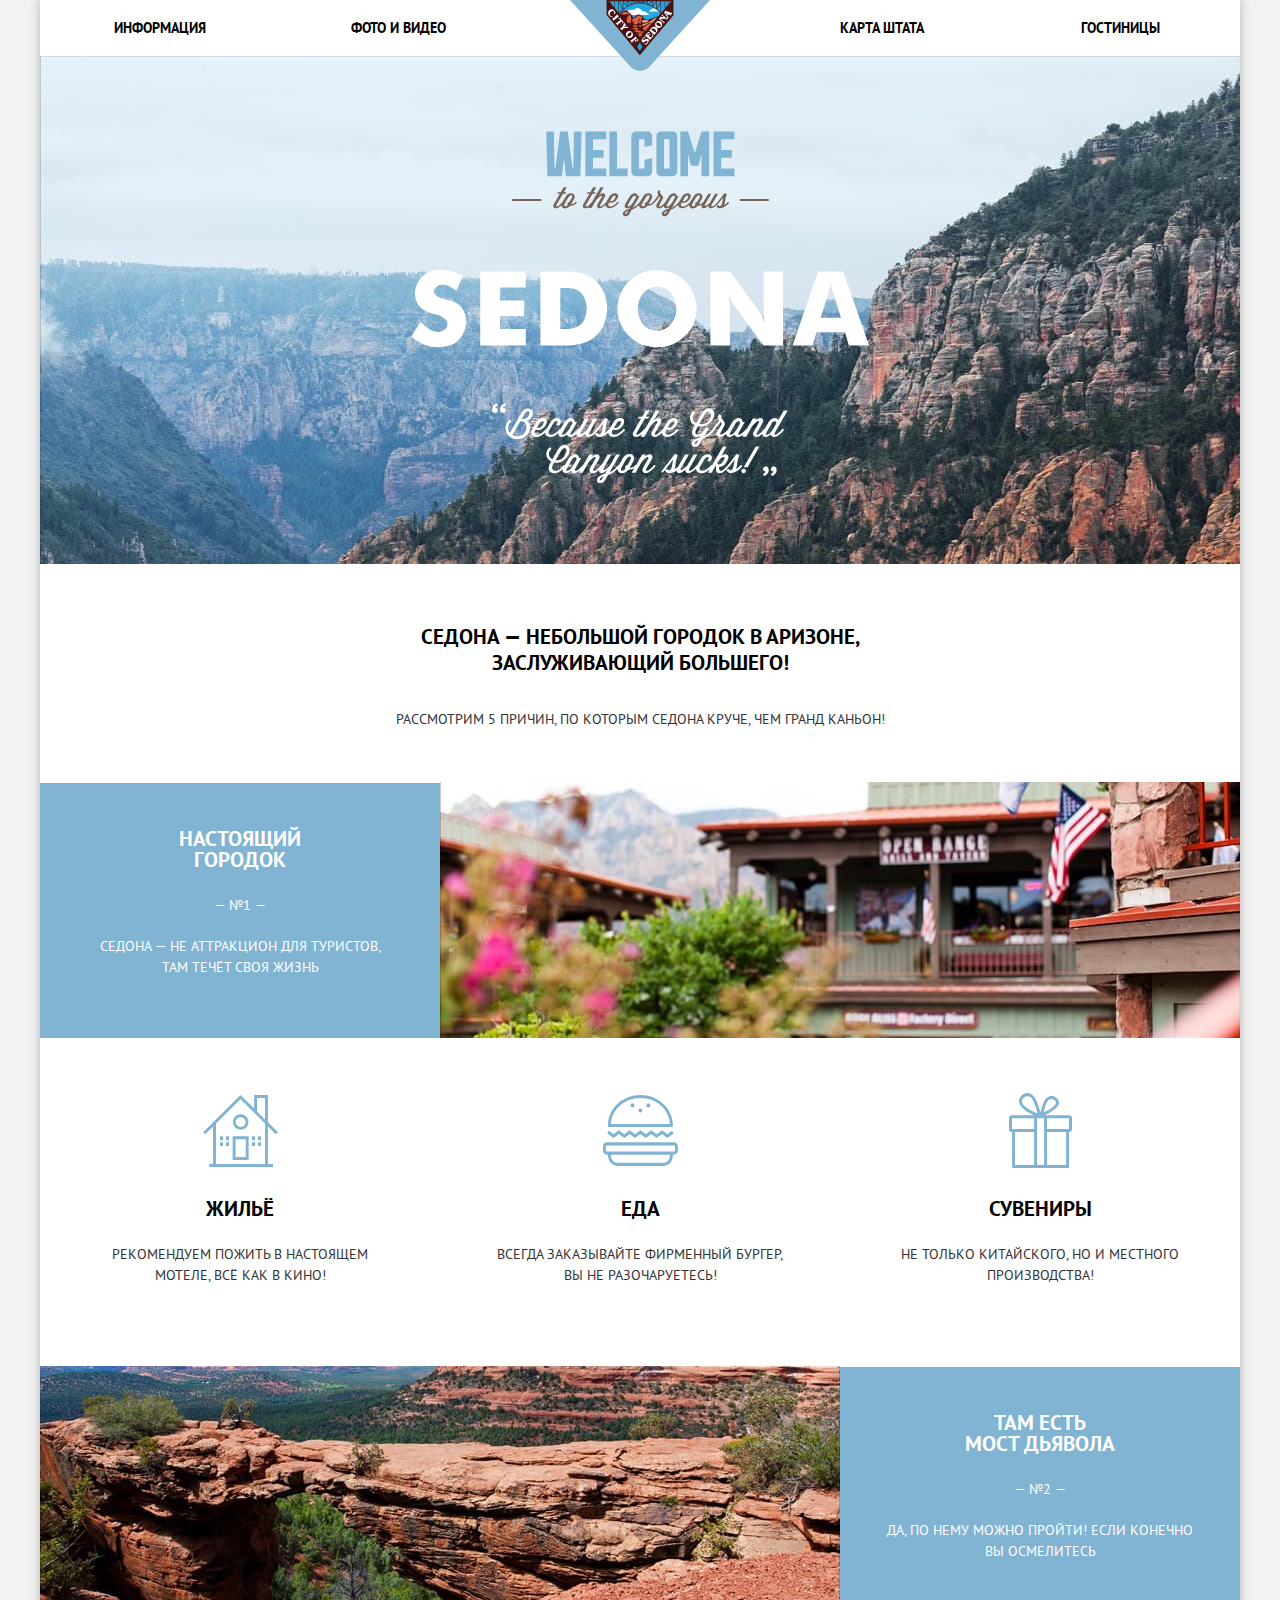
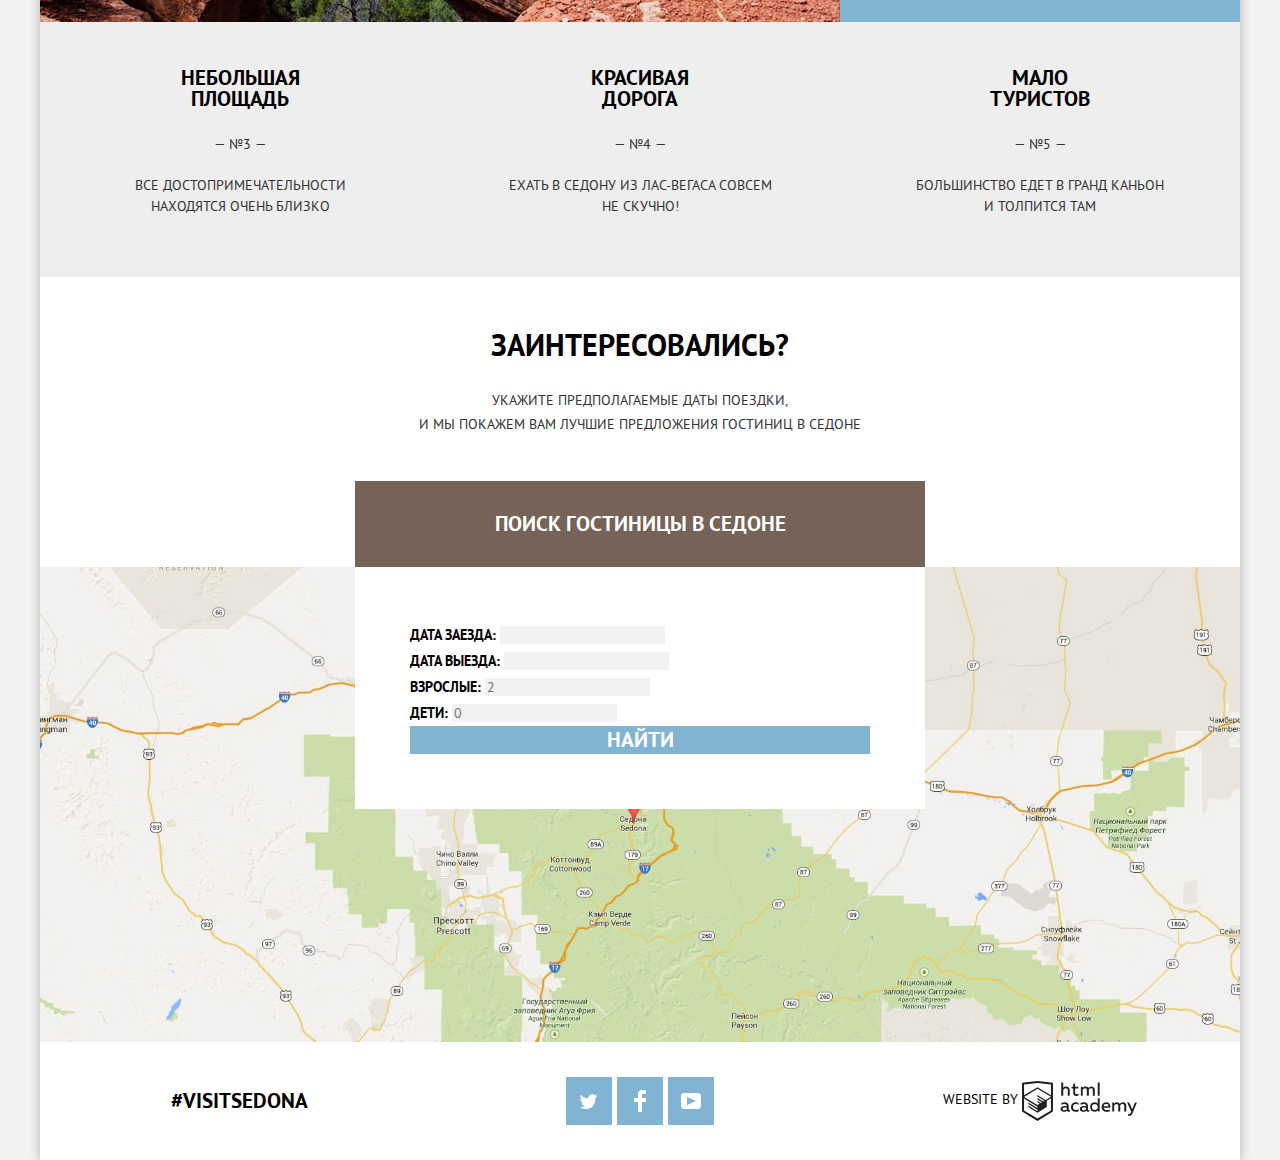
==== index.html @ 5712c043 "commit 21 - объединены селекторы в style.css" ====
<!DOCTYPE html>
<html lang="ru">

<head>
  <meta charset="utf-8">
  <title>Путешествие в Седону</title>
  <link href="https://fonts.googleapis.com/css?family=PT+Sans:400,700&display=swap&subset=cyrillic" rel="stylesheet">
  <link rel="stylesheet" href="css/normalize.css">
  <link rel="stylesheet" href="css/style.css">
</head>

<body>
  <div class="wrapper">
    <header class="main-header container">
      <nav class="main-navigation">
        <a class="main-header__logo" href="index.html">
          <img src="img/logo-sedona.svg" width="140" height="71" alt="Логотип">
        </a>
        <ul class="site-navigation">
          <li class="site-navigation__item"><a href="#">Информация</a></li>
          <li class="site-navigation__item"><a href="#">Фото и видео</a></li>
          <li class="site-navigation__item"><a href="#">Карта штата</a></li>
          <li class="site-navigation__item"><a href="catalog.html">Гостиницы</a></li>
        </ul>
      </nav>

      <div class="main-header__banner">
        <img src="img/intro-welcome.svg" alt="Welcome to the gorgeous SEDONA" width="459" height="353">
    </div>

    </header>

    <main class="main-content container">
      <h1 class="visually-hidden">Сервис организации путешествия в Седону</h1>
      <section class="advantages">
        <h2 class="visually-hidden">Преимущества</h2>

        <div class="advantages-intro">
          <p class="advantages-intro__slogan">Седона — небольшой городок в Аризоне, заслуживающий большего!</p>
          <p class="advantages-intro__consideration">Рассмотрим 5 причин, по которым Седона круче, чем гранд каньон!</p>
        </div>

        <div class="advantages__item">
          <div class="advantages__item-description">
            <h3 class="advantages__title">Настоящий<br>городок</h3>
            <span class="advantages__num">— №1 —</span>
            <p class="advantages__description">Седона — не аттракцион для туристов,<br> там течёт своя жизнь</p>
          </div>
          <img src="img/advantage-1.jpg" alt="Фото реальной жизни городка" width="800" height="256">
        </div>
          <ul class="attraction__list">
            <li>
              <div class="attraction__item">
                <span class="attraction__icon attraction__icon--back1"></span>
                <p class="attraction__title">Жильё</p>
                <p class="attraction__description">Рекомендуем пожить в настоящем<br>мотеле, всё как в кино!</p>
              </div>
            </li>
            <li>
              <div class="attraction__item">
                <span class="attraction__icon attraction__icon--back2"></span>
                <p class="attraction__title">Еда</p>
                <p class="attraction__description">Всегда заказывайте фирменный бургер,<br> вы не разочаруетесь!</p>
              </div>
            </li>
            <li>
              <div class="attraction__item">
                <span class="attraction__icon attraction__icon--back3"></span>
                <p class="attraction__title">Сувениры</p>
                <p class="attraction__description">Не только китайского, но и местного производства!</p>
              </div>
            </li>
          </ul>
          <div class="advantages__item">
            <img src="img/advantage-2.jpg" alt="Фото моста над каньоном" width="800" height="256">
            <div class="advantages__item-description">
              <h3 class="advantages__title">Там есть<br>мост дьявола</h3>
              <span class="advantages__num">— №2 —</span>
              <p class="advantages__description">Да, по нему можно пройти! Если конечно<br> вы осмелитесь</p>
            </div>
          </div>
          <ul class="advantages__list">
            <li>
              <div class="advantages__item-description">
                <h3 class="advantages__title">Небольшая<br>площадь</h3>
                <span class="advantages__num">— №3 —</span>
                <p class="advantages__description">Все достопримечательности<br>находятся очень близко</p>
              </div>
            </li>
            <li>
              <div class="advantages__item-description">
                <h3 class="advantages__title">Красивая<br>дорога</h3>
                <span class="advantages__num">— №4 —</span>
                <p class="advantages__description">Ехать в Седону из Лас-Вегаса совсем<br>не скучно!</p>
              </div>
            </li>
            <li>
              <div class="advantages__item-description">
                <h3 class="advantages__title">Мало<br>туристов</h3>
                <span class="advantages__num">— №5 —</span>
                <p class="advantages__description">Большинство едет в гранд каньон<br>и толпится там</p>
              </div>
            </li>
          </ul>
      </section>

      <section class="hotel-searching">
        <h2 class="visually-hidden">Поиск гостиницы</h2>
        <p class="hotel-searching__title">Заинтересовались?</p>
        <p class="hotel-searching__description">Укажите предполагаемые даты поездки,<br>и мы покажем вам лучшие предложения гостиниц в Cедоне
        </p>
          <button class="button button-open-form" type="button">Поиск гостиницы в седоне</button>
      </section>

      <section class="map">
        <div class="modal modal-searching">
          <h4 class="visually-hidden">Форма поиска гостиницы</h4>
          <form class="search-form" action="#" method="get">
            <fieldset>
              <legend class="visually-hidden">Выберете даты пребывания</legend>
              <ul class="search-form__list">
                <li>
                  <label for="arrival-date">Дата заезда:</label>
                  <input id="arrival-date" name="arrival-date" type="text">
                      </li>
                <li>
                  <label for="departure-date">Дата выезда:</label>
                  <input id="departure-date" name="departure-date" type="text">
                      </li>
              </ul>
            </fieldset>

            <fieldset>
              <legend class="visually-hidden">Состав группы</legend>
              <ul class="search-form__list">
                <li>
                  <label for="adults">Взрослые:</label>
                  <input id="adults" name="adults"  type="number" min="1" placeholder="2">
                      </li>
                <li>
                  <label for="kids">Дети:</label>
                  <input id="kids" name="kids"  type="number" min="0" placeholder="0">
                      </li>
              </ul>
            </fieldset>

            <button class="button button-search-form" type="submit">Найти</button>
          </form>

        </div>

        <h2  class="visually-hidden">Как до нас добраться - карта</h2>
        <!-- Карта -->
      </section>
    </main>

    <footer class="main-footer container">
      <a class="main-footer__link" href="#">#VISITSEDONA</a>

      <ul class="main-footer__social social">
        <li class="social__item">
          <a class="social__button" href="#" target="_blank">
            <span class="visually-hidden">Twitter</span>
          </a>
        </li>

        <li class="social__item">
          <a class="social__button" href="#" target="_blank">
            <span class="visually-hidden">Facebook</span>
          </a>
        </li>

        <li class="social__item">
          <a class="social__button" href="#" target="_blank">
            <span class="visually-hidden">YouTube</span>
          </a>
        </li>
      </ul>

      <p class="main-footer__copyright">Website by
        <a href="https://htmlacademy.ru/intensive/htmlcss">
        <img src="img/logo-htmlacademy.svg" width="115" height="41" alt="HTML Academy">
      </a>
      </p>
    </footer>
  </div>

  <!-- <section class="modal modal-searching">
    <h4 class="visually-hidden">Форма поиска гостиницы</h4>
    <form class="search-form" action="#" method="get">
      <fieldset>
        <legend class="visually-hidden">Выберете даты пребывания</legend>
        <ul class="search-form__list">
          <li>
            <label for="arrival-date">Дата заезда:</label>
            <input id="arrival-date" name="arrival-date" type="text">
          </li>
          <li>
            <label for="departure-date">Дата выезда:</label>
            <input id="departure-date" name="departure-date" type="text">
          </li>
        </ul>
      </fieldset>

      <fieldset>
        <legend class="visually-hidden">Состав группы</legend>
        <ul>
          <li>
            <label for="adults">Взрослые:</label>
            <input id="adults" name="adults"  type="number" min="1" placeholder="2">
          </li>
          <li>
            <label for="kids">Дети:</label>
            <input id="kids" name="kids"  type="number" min="0" placeholder="0">
          </li>
        </ul>
      </fieldset>
      <button class="button button-search-form" type="submit">Найти</button>
    </form>

  </section> -->

</body>

</html>
---- css/style.css ----
/* pt-sans-regular - latin_cyrillic */
@font-face {
  font-family: "PT Sans";
  font-style: normal;
  font-weight: 400;
  src: local("PT Sans"),
    local("PTSans-Regular"),
    url("../fonts/ptsans.woff2") format("woff2"),
    /* Chrome 26+, Opera 23+, Firefox 39+ */
    url("../fonts/ptsans.woff") format("woff");
  /* Chrome 6+, Firefox 3.6+, IE 9+, Safari 5.1+ */
}

/* pt-sans-700 - latin_cyrillic */
@font-face {
  font-family: "PT Sans";
  font-style: normal;
  font-weight: 700;
  src: local("PT Sans Bold"),
    local("PTSans-Bold"),
    url("../fonts/ptsansbold.woff2") format("woff2"),
    /* Chrome 26+, Opera 23+, Firefox 39+ */
    url("../fonts/ptsansbold.woff") format("woff");
  /* Chrome 6+, Firefox 3.6+, IE 9+, Safari 5.1+ */
}

html {
  box-sizing: border-box;
}

.visually-hidden {
  position: absolute;
  white-space: nowrap;
  width: 1px;
  height: 1px;
  overflow: hidden;
  border: 0;
  padding: 0;
  clip: rect(0, 0, 0, 0);
  clip-path: inset(50%);
  margin: -1px;
}

*,
*::before,
*::after {
  box-sizing: inherit;
}

body {
  margin: 0;
  padding: 0;
  overflow: auto;

  font-family: "PT Sans", "Arial", sans-serif;
  font-weight: 400;
  color: #000000;
  text-transform: uppercase;

  background: #f2f2f2;
}

img {
  max-width: 100%;
  height: auto;
}

a {
  text-decoration: none;
}

.button {
  font-size: 21px;
  line-height: 26px;
  font-weight: 700;
  color: #ffffff;
  text-transform: uppercase;

  border: none;
  /* vertical-align: middle; */
}

.button-open-form {
  width: 100%;
  margin: 0;
  padding: 0;
  padding-top: 30px;
  padding-bottom: 30px;

  background-color: #766357;
}

.button-open-form:hover,
.button-open-form:focus {
  background-color: #604e43;
  cursor: pointer;
}

.button-open-form:active {
  background-color: #503e33;
  color: rgba(255, 255, 255, 0.3);
}

.button-search-form {
  background-color: #81b3d2;
}

.button-search-form:hover,
.button-search-form:focus {
  background-color: #669ec0;
  cursor: pointer;
}

.button-search-form:active {
  background-color: #5496bd;
  color: rgba(255, 255, 255, 0.3);
}

.button-hotel-selection-form {
  font-size: 14px;
  line-height: 21px;
  font-weight: 400;

  background-color: transparent;
  border: 2px solid #ffffff;
}

.button-hotel-selection-form:hover,
.button-hotel-selection-form:focus {
  color: #000000;
  background-color: #ffffff;
  cursor: pointer;
}

.button-hotel-selection-form:active {
  background-color: rgba(255, 255, 255, 0.3);
  color: rgba(0, 0, 0, 0.3);
}

.site-navigation a {
  font-weight: 700;
  color: #000000;
}

.site-navigation a:hover,
.site-navigation a:focus {
  color: #81b3d2;
}

.site-navigation a:active {
  color: rgba(0, 0, 0, 0.3);
}

.site-navigation .navigation-current a {
  color: #766357;
}

.main-header__banner img {
  width: 459px;
  height: 353px;
}

.advantages__item img {
  width: 800px;
  height: 256px;
}

.advantages__description,
.advantages__num {
  font-size: 14px;
  font-weight: 400;
  color: inherit;
}

.advantages__list {
  display: flex;
  margin: 0;
  padding: 0;

  list-style: none;

  background-color: #eeeeee;
}

.advantages__list .advantages__num,
.advantages__list .advantages__description {
  color: #333333;
}

.attraction__icon {
  display: inline-block;
  margin-bottom: 25px;
  width: 75px;
  height: 75px;
  background-position: center;
  background-repeat: no-repeat;
  background-size: contain;
}

.attraction__icon--back1 {
  background-image: url("../img/icon-1.svg");
}

.attraction__icon--back2 {
  background-image: url("../img/icon-2.svg");
}

.attraction__icon--back3 {
  background-image: url("../img/icon-3.svg");
}

.attraction__title {
  margin: 0;
  margin-bottom: 25px;
  padding: 0;

  font-weight: 700;
  font-size: 21px;
  color: #000000;
}

.attraction__description {
  margin: 0;
  margin-bottom: 80px;
  padding: 0;

  font-size: 14px;
  /* font-size: 21px; */
  font-weight: 400;
  color: #333333;
}

.hotel-searching {
  padding-top: 50px;
  padding-right: 315px;
  padding-left: 315px;

  text-align: center;
  background-color: #ffffff;
}

.hotel-searching__title {
  margin: 0;
  margin-bottom: 25px;
  padding: 0;

  font-size: 30px;
  line-height: 36px;
  font-weight: 700;
}

.hotel-searching__description {
  margin: 0;
  margin-bottom: 45px;
  padding: 0;

  font-size: 14px;
  line-height: 24px;
  font-weight: 400;
  color: #333333;
}

.map {
  position: relative;

  background-image: url("../img/map.jpg");
  background-size: cover;
  background-repeat: no-repeat;
  background-position: center;

  /* tmp  */
  width: 100%;
  /* height: 590px; */
  height: 475px;
}

.main-footer {
  display: flex;
  flex-direction: row;
  align-items: center;
  margin: 0;
  padding: 0;
  padding-top: 35px;
  padding-bottom: 35px;

  text-align: center;
  background-color: rgba(255, 255, 255, 0.5);
}

.social {
  margin: 0;
  padding: 0;

  list-style: none;
}

.main-footer__link {
  font-size: 21px;
  font-weight: 700;
  line-height: 26px;

  color: #000000;
}

.main-footer__link:hover,
.main-footer__link:focus {
  text-decoration: underline;
}

.main-footer__link:visited {
  text-decoration: none;
}

.main-footer__copyright {
  margin: 0;
  padding: 0;

  font-size: 14px;
  line-height: 26px;
  font-weight: 400;
}

.main-footer__copyright img {
  width: 115;
  height: 41;

  vertical-align: middle;
}


.search-form {
  display: flex;
  flex-direction: column;
  align-items: stretch;
  width: 100%;

  font-size: 14px;
  line-height: 26px;
  font-weight: 700;

  background-color: #ffffff;
}

.search-form fieldset {
  margin: 0;
  padding: 0;

  border: none;
}

.search-form__list {
  margin: 0;
  padding: 0;

  list-style: none;
}

.search-form input {
  background-color: #f2f2f2;
  border: none;
}

.search-form input:hover,
.search-form input:focus {
  background-color: #ebebeb;
}

.search-form input:focus {
  background-color: #ffffff;
  outline-color: #e5e5e5;
}

.section-filter {
  background-color: #3d729c;
  background-image: url("../img/section-filter_bg.jpg");
  background-position: center;
  background-repeat: no-repeat;
  background-size: cover;
}

.section-filter fieldset {
  border: none;
}

.section-filter ul {
  margin: 0;
  padding: 0;
  list-style: none;
}

.section-filter legend {
  font-size: 16px;
  line-height: 21px;
  font-weight: 700;
  color: #ffffff;
}

.section-filter label {
  font-size: 14px;
  line-height: 21px;
  font-weight: 400;
  color: #ffffff;
}

.section-filter input {
  background-color: transparent;
  border: 2px solid #ffffff;
}

.hotel-sorting-form fieldset {
  border: none;
}

.sorting-block__head {
  display: flex;
  align-items: center;
}

.sorting-block__title {
  /* Text: ???????: 3 */
  font-size: 21px;
  line-height: 26px;
  font-weight: 700;
  /* color: #000000; */
}

.sorting-block__subtitle {
  /* Text: ??????????: */
  font-size: 12px;
  line-height: 18px;
  font-weight: 400;
  /* color: #000000; */
}

.sorting-block__list {
  display: flex;
  /* justify-content: space-between; */
  align-items: center;
  flex-grow: 1;
  margin: 0;
  padding: 0;

  list-style: none;
}

.sorting-block__item {
  /* Text: ?? ???? ?? ???? ?? ???????? */
  font-size: 12px;
  line-height: 18px;
  font-weight: 400;
  color: rgba(0, 0, 0, 0.3);
  border-bottom: 1px dotted #81b3d2;
}

.sorting-block__item:hover {
  /* Text: ?? ???? ?? ???? ?? ???????? */
  /* text-decoration: underline; */
  border-bottom: 1px dotted #81b3d2;
  color: #81b3d2;
}

.sorting-block__item:active {
  /* Text: ?? ???? ?? ???? ?? ???????? */
  /* text-decoration: underline; */
  border-bottom: none;
  color: #000000;
}

.sorting-block__item--active,
.sorting-block__item--active:hover,
.sorting-block__item--active:active {
  border-bottom: none;
  color: #81b3d2;
}

.result-list {
  margin: 0;
  padding: 0;

  list-style: none;
}

.result-list__item {
  display: flex;
  /* align-items: center; */
  padding-top: 30px;
  padding-bottom: 30px;

  /* border: 1px solid #e5e5e5; */
  outline: 2px solid #e5e5e5;
}

.result-list__item img {
  width: 135px;
  height: 90px;
}

/* .shelter-description {} */

.shelter-description__title {
  font-size: 21px;
  line-height: 26px;
  font-weight: 700;
}

.shelter-description__type,
.shelter-description__price {
  font-size: 14px;
  line-height: 21px;
  font-weight: 400;
  color: #333333;
}


.action-button__details,
.action-button__book {
  font-size: 14px;
  line-height: 21px;
  font-weight: 700;

  color: #ffffff;
}

.action-button__details {
  background-color: #81b3d2;
}

.action-button__book {
  background-color: #766357;
}

.action-button__details:hover,
.action-button__details:focus {
  background-color: #669ec0;
}


.action-button__details:active {
  background-color: #5496bd;
  color: rgba(255, 255, 255, 0.3);
}

.action-button__book:hover,
.action-button__book:focus {
  background-color: #604e43;
}

.action-button__book:active {
  background-color: #503e33;
  color: rgba(255, 255, 255, 0.3);
}

.shelter-rating__stars {
  /* width: 18px;
  height: 18px; */
  color: #81b3d2;
}

.shelter-rating__text {
  font-size: 14px;
  line-height: 21px;
  font-weight: 400;

  color: #666666;
  background-color: #f2f2f2;
}

/* flex box grid */
/* SEDONA layout width  � 1200px */

.wrapper {
  margin: 0 auto;
  max-width: 1200px;

  background-color: #ffffff;
  box-shadow: 0 0 10px #b3b1b1;
}

.main-navigation {
  position: relative;

  font-size: 14px;
  line-height: 26px;
  font-weight: 700;

  background: #ffffff;
}

.main-header__logo {
  position: absolute;
  top: 0;
  left: 0;
  right: 0;
  margin: auto;
  width: 140px;
  height: 71px;
}

.main-header__logo img {
  width: 140px;
  height: 71px;
}

.site-navigation {
  display: flex;
  flex-direction: row;
  justify-content: space-between;
  margin: 0;
  padding: 0;
  /* width: 100%; */

  list-style: none;
}


.site-navigation__item {
  display: flex;
  justify-content: center;
  align-items: center;
  width: 239px;
  height: 56px;
}

.site-navigation__item:nth-child(2) {
  margin-right: auto;
}

.main-header__banner {
  display: flex;
  justify-content: center;
  padding-top: 75px;
  padding-bottom: 80px;
  width: 1200px;

  background: #81b3d2;
  background-image: url("../img/sedona-banner_bg.jpg");
  background-position: center top;
  background-repeat: no-repeat;
  background-size: cover;
}

.advantages {
  display: flex;
  flex-direction: column;
  align-items: center;
}

.advantages-intro {
  width: 500px;
  padding-top: 60px;

  line-height: 26px;
  text-align: center;
}

.advantages-intro__slogan {
  margin: 0;
  margin-bottom: 30px;
  padding: 0;

  font-size: 21px;
  font-weight: 700;
}

.advantages-intro__consideration {
  margin: 0;
  margin-bottom: 50px;
  padding: 0;

  font-size: 14px;
  font-weight: 400;
  color: #333333;
}

.advantages__item {
  width: 100%;
  /* width: auto; */
  display: flex;
  justify-content: space-between;
  align-items: center;

  color: #ffffff;
}

.advantages__item-description {
  margin: 0;
  padding: 0;
  padding-top: 45px;
  padding-left: 45px;
  padding-right: 45px;
  flex-grow: 1;
  /* width: 100%; */

  text-align: center;
  line-height: 21px;
  background-color: #81b3d2;
}

.advantages__title {
  margin: 0;
  margin-bottom: 25px;
  padding: 0;

  font-size: 21px;
  font-weight: 700;
  color: inherit;
}


.advantages__num {
  display: block;
  margin: 0;
  margin-bottom: 20px;
  padding: 0;
}

.advantages__description {
  margin: 0;
  margin-bottom: 60px;
  padding: 0;
  /* width: 300px; */
}

.attraction__list {
  display: flex;
  /* justify-content: space-between; */
  /* justify-content: space-around; */
  align-items: flex-start;
  /* width: 100%; */
  margin: 0;
  padding: 0;

  list-style: none;

  background-color: #ffffff;
}

.attraction__item {
  margin: 0;
  padding: 0;
  padding-top: 55px;
  padding-left: 45px;
  padding-right: 45px;
  width: 400px;

  line-height: 21px;
  text-align: center;
}

.advantages__list .advantages__item-description {
  width: 400px;
  background-color: inherit;
}

.main-footer__social {
  display: flex;
  justify-content: center;
}

.main-footer__link,
.main-footer__social,
.main-footer__copyright {
  /* margin-left: auto; */
  width: 33.3333%;
}

.social__button {
  display: block;
  width: 46px;
  height: 48px;
  background-position: center;
  background-repeat: no-repeat;
  background-color: #81b3d2;
}

/* .social__button */


.social__item:nth-of-type(1) .social__button {
  background-image: url("../img/twitter.svg");
}

.social__item:nth-of-type(2) .social__button {
  background-image: url("../img/facebook.svg");
}

.social__item:nth-of-type(3) .social__button {
  background-image: url("../img/youtube.svg");
}

.social__item:not(:first-of-type) {
  margin-left: 5px;
}

.social__button:hover,
.social__button:focus {
  background-color: #669ec0;
}

.social__button:active {
  background-color: #5496bd;
  /* tmp */
  filter: opacity(50%);
}

.main-footer__copyright:hover img,
.main-footer__copyright:focus img {
  background-color: #81b3d2;
}

.main-footer__copyright :active img {
  background-color: #bdbbbc;
}

.modal-searching {
  position: absolute;
  top: 0;
  left: 0;
  right: 0;
  margin: auto;

  padding-top: 55px;
  padding-bottom: 55px;
  padding-left: 55px;
  padding-right: 55px;

  width: 570px;

  background-color: #ffffff;
}

/* catalog */
.hotel-selection-form {
  display: flex;
  padding-top: 20px;
  padding-bottom: 20px;

  /* tmp */
  height: 220px;
}

.selection-form__item {
  margin: 0;
  padding: 0;
}

.selection-form__item--margin-left {
  margin-left: auto;
}

.sorting-block {
  display: flex;
  /* justify-content: space-between; */
  padding-top: 25px;
  padding-bottom: 30px;
}

.sorting-block__title,
.sorting-block__subtitle {
  margin: 0;
  padding: 0;
}

.sorting-block__list li:nth-last-of-type(2) {
  margin-left: auto;
  /* background-color: #3d9c68; */
}

.result-list p,
.result-list h3,
.result-list span {
  margin: 0;
  padding: 0;
}

.shelter-rating {
  margin-left: auto;
  display: flex;
  justify-content: space-between;
  flex-direction: column;
}
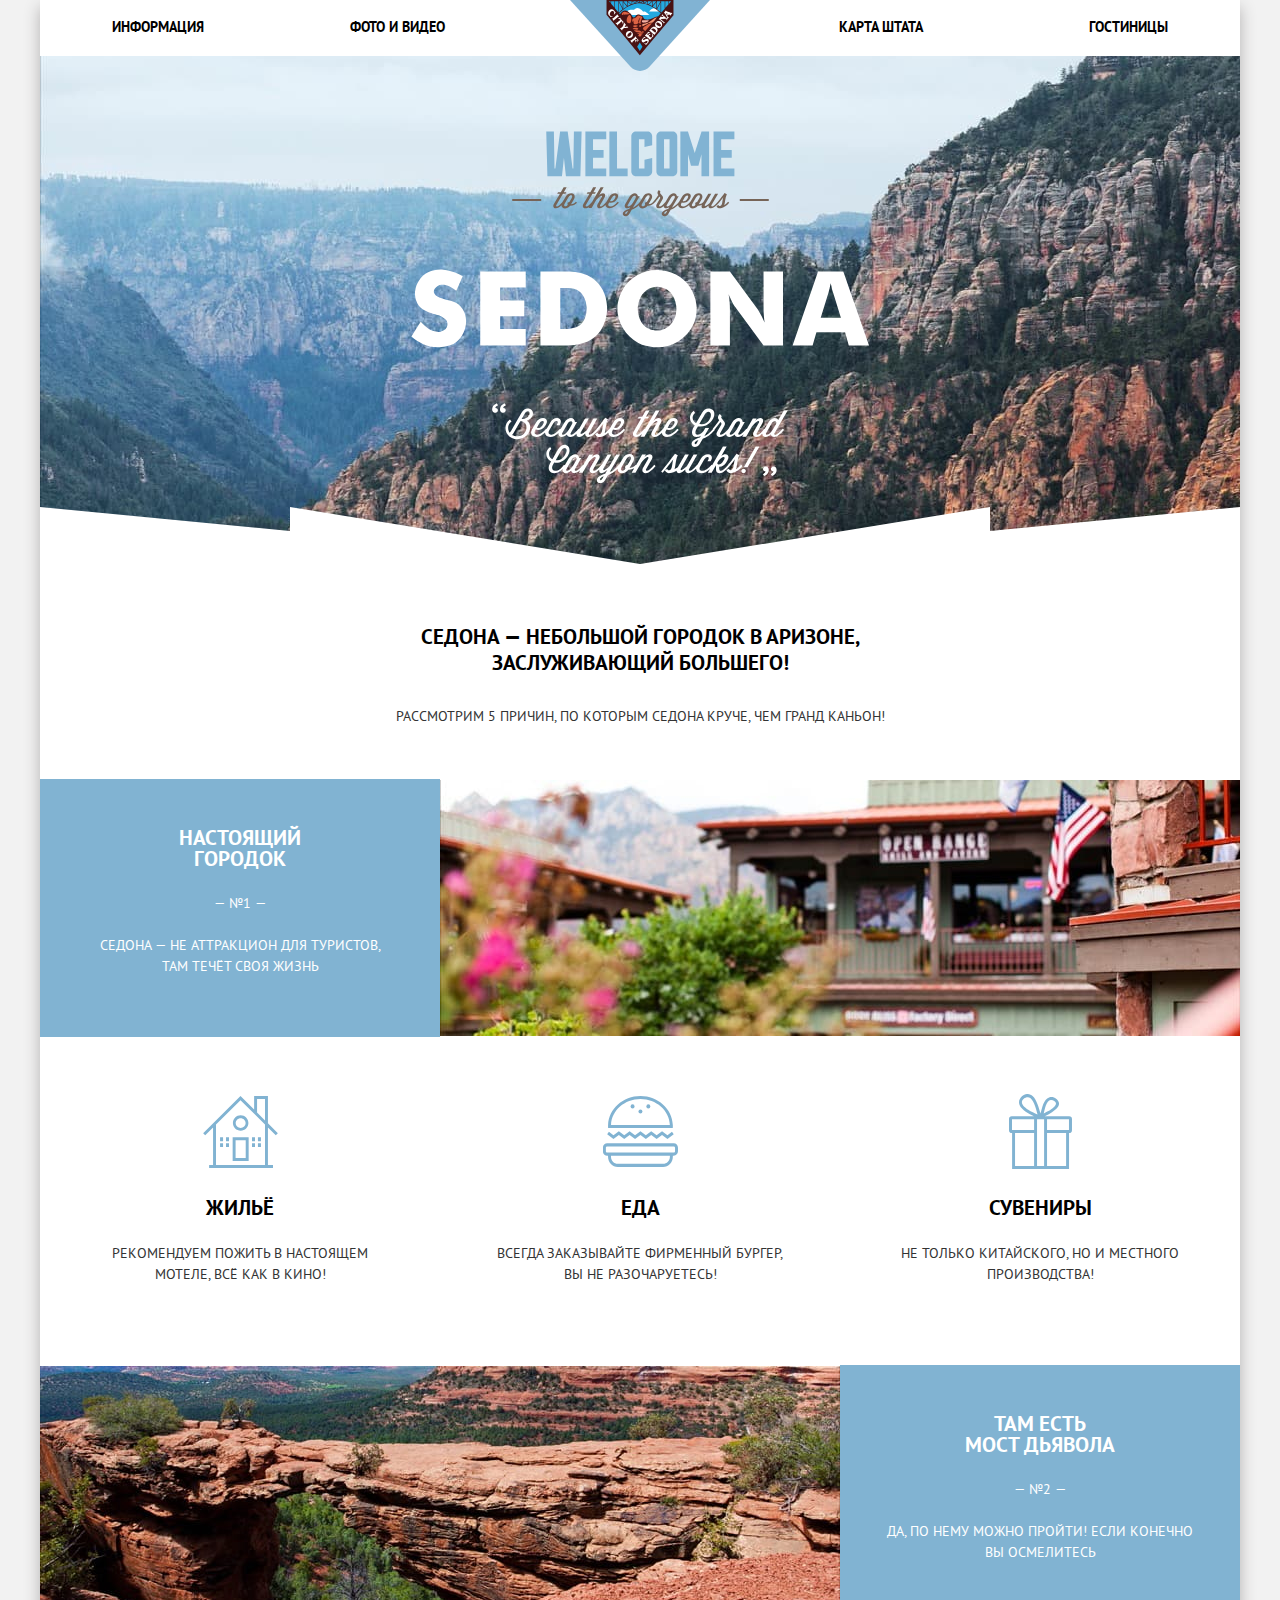
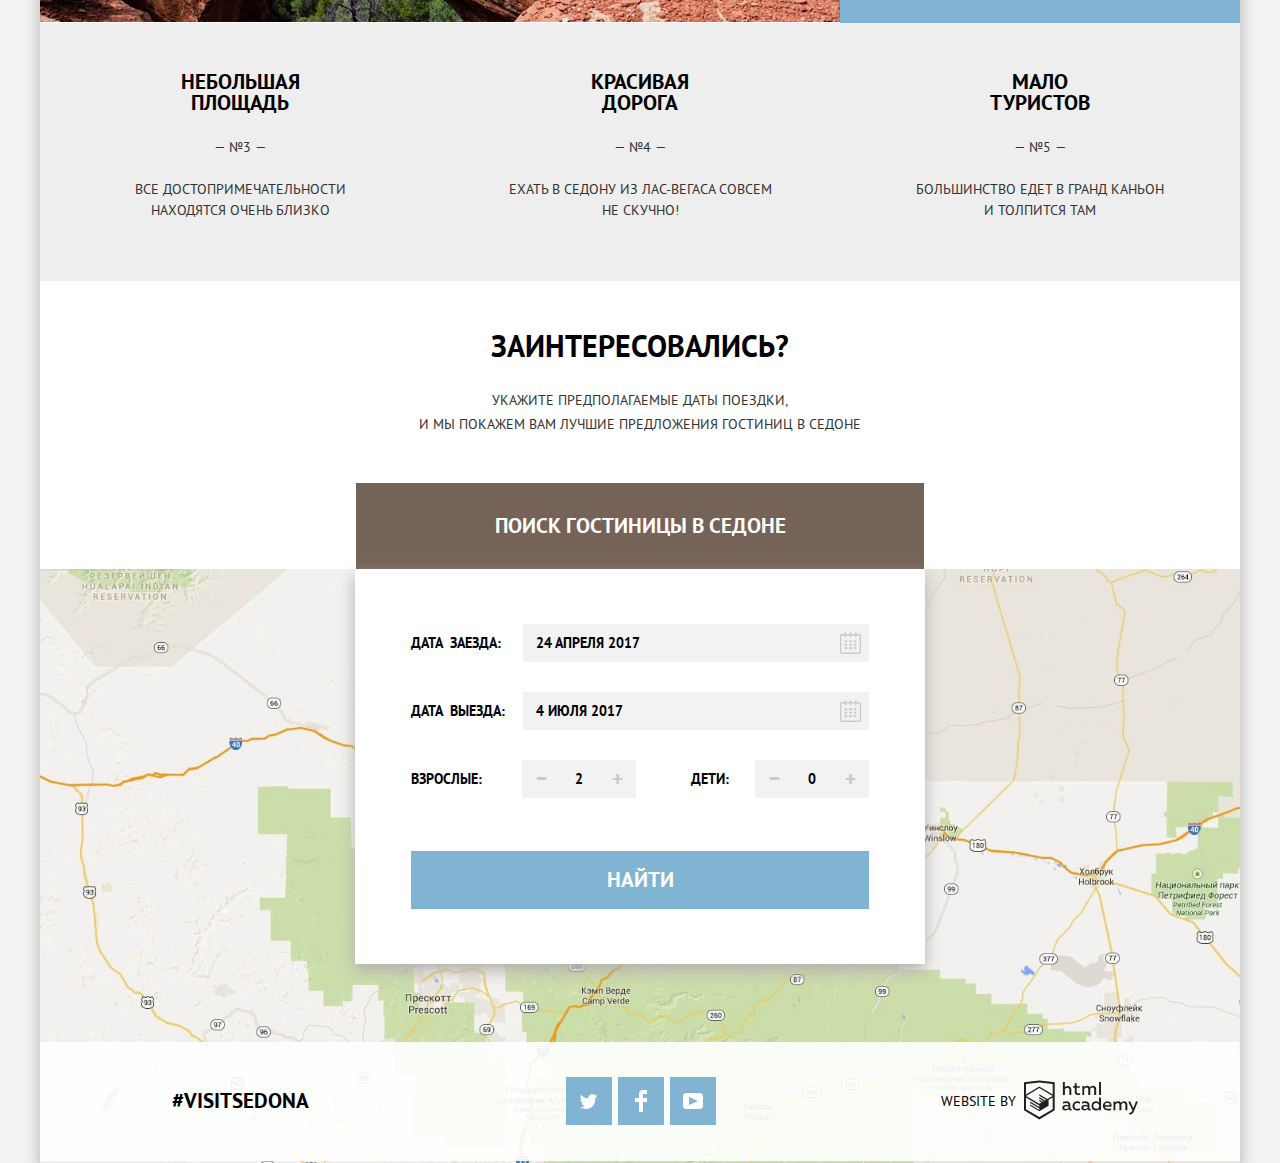
==== commit f4521207: "commit 22 завершена верстка index и catalog для google chrome (без префиксов)" ====
--- a/index.html
+++ b/index.html
@@ -16,17 +16,28 @@
         <a class="main-header__logo" href="index.html">
           <img src="img/logo-sedona.svg" width="140" height="71" alt="Логотип">
         </a>
-        <ul class="site-navigation">
-          <li class="site-navigation__item"><a href="#">Информация</a></li>
-          <li class="site-navigation__item"><a href="#">Фото и видео</a></li>
-          <li class="site-navigation__item"><a href="#">Карта штата</a></li>
-          <li class="site-navigation__item"><a href="catalog.html">Гостиницы</a></li>
-        </ul>
+        <div class="site-navigation">
+          <ul class="navigation navigation--left">
+            <li class="navigation__item">
+              <a href="#">Информация</a>
+            </li>
+            <li class="navigation__item">
+              <a href="#">Фото&nbsp;и&nbsp;видео</a>
+            </li>
+          </ul>
+          <ul class="navigation navigation--right">
+            <li class="navigation__item ">
+              <a href="#">Карта&nbsp;штата</a>
+            </li>
+            <li class="navigation__item ">
+              <a href="catalog.html">Гостиницы</a>
+            </li>
+          </ul>
+        </div>
       </nav>
-
       <div class="main-header__banner">
         <img src="img/intro-welcome.svg" alt="Welcome to the gorgeous SEDONA" width="459" height="353">
-    </div>
+      </div>
 
     </header>
 
@@ -34,9 +45,9 @@
       <h1 class="visually-hidden">Сервис организации путешествия в Седону</h1>
       <section class="advantages">
         <h2 class="visually-hidden">Преимущества</h2>
-
         <div class="advantages-intro">
-          <p class="advantages-intro__slogan">Седона — небольшой городок в Аризоне, заслуживающий большего!</p>
+          <p class="advantages-intro__slogan">
+            Седона&nbsp;—&nbsp;небольшой городок в Аризоне, заслуживающий большего!</p>
           <p class="advantages-intro__consideration">Рассмотрим 5 причин, по которым Седона круче, чем гранд каньон!</p>
         </div>
 
@@ -44,10 +55,11 @@
           <div class="advantages__item-description">
             <h3 class="advantages__title">Настоящий<br>городок</h3>
             <span class="advantages__num">— №1 —</span>
-            <p class="advantages__description">Седона — не аттракцион для туристов,<br> там течёт своя жизнь</p>
+            <p class="advantages__text">Седона — не аттракцион для туристов,<br> там течёт своя жизнь</p>
           </div>
           <img src="img/advantage-1.jpg" alt="Фото реальной жизни городка" width="800" height="256">
         </div>
+
           <ul class="attraction__list">
             <li>
               <div class="attraction__item">
@@ -63,6 +75,7 @@
                 <p class="attraction__description">Всегда заказывайте фирменный бургер,<br> вы не разочаруетесь!</p>
               </div>
             </li>
+
             <li>
               <div class="attraction__item">
                 <span class="attraction__icon attraction__icon--back3"></span>
@@ -76,7 +89,7 @@
             <div class="advantages__item-description">
               <h3 class="advantages__title">Там есть<br>мост дьявола</h3>
               <span class="advantages__num">— №2 —</span>
-              <p class="advantages__description">Да, по нему можно пройти! Если конечно<br> вы осмелитесь</p>
+              <p class="advantages__text">Да, по нему можно пройти! Если конечно<br> вы осмелитесь</p>
             </div>
           </div>
           <ul class="advantages__list">
@@ -84,21 +97,21 @@
               <div class="advantages__item-description">
                 <h3 class="advantages__title">Небольшая<br>площадь</h3>
                 <span class="advantages__num">— №3 —</span>
-                <p class="advantages__description">Все достопримечательности<br>находятся очень близко</p>
+                <p class="advantages__text">Все достопримечательности<br>находятся очень близко</p>
               </div>
             </li>
             <li>
               <div class="advantages__item-description">
                 <h3 class="advantages__title">Красивая<br>дорога</h3>
                 <span class="advantages__num">— №4 —</span>
-                <p class="advantages__description">Ехать в Седону из Лас-Вегаса совсем<br>не скучно!</p>
+                <p class="advantages__text">Ехать в Седону из Лас-Вегаса совсем<br>не скучно!</p>
               </div>
             </li>
             <li>
               <div class="advantages__item-description">
                 <h3 class="advantages__title">Мало<br>туристов</h3>
                 <span class="advantages__num">— №5 —</span>
-                <p class="advantages__description">Большинство едет в гранд каньон<br>и толпится там</p>
+                <p class="advantages__text">Большинство едет в гранд каньон<br>и толпится там</p>
               </div>
             </li>
           </ul>
@@ -109,44 +122,63 @@
         <p class="hotel-searching__title">Заинтересовались?</p>
         <p class="hotel-searching__description">Укажите предполагаемые даты поездки,<br>и мы покажем вам лучшие предложения гостиниц в Cедоне
         </p>
-          <button class="button button-open-form" type="button">Поиск гостиницы в седоне</button>
+          <button class="button hotel-searching__button" type="button">Поиск гостиницы в седоне</button>
       </section>
 
       <section class="map">
         <div class="modal modal-searching">
           <h4 class="visually-hidden">Форма поиска гостиницы</h4>
           <form class="search-form" action="#" method="get">
-            <fieldset>
+            <fieldset class="search-form__date date-set">
               <legend class="visually-hidden">Выберете даты пребывания</legend>
-              <ul class="search-form__list">
-                <li>
-                  <label for="arrival-date">Дата заезда:</label>
-                  <input id="arrival-date" name="arrival-date" type="text">
-                      </li>
-                <li>
-                  <label for="departure-date">Дата выезда:</label>
-                  <input id="departure-date" name="departure-date" type="text">
-                      </li>
+              <ul class="date-set__list">
+                <li class="date-set__item">
+                  <label class="date-set__label" for="arrival-date">
+                    Дата&nbsp;&nbsp;заезда:</label>
+                  <input class="date-set__input" id="arrival-date" name="arrival-date" type="text" value="24 апреля 2017">
+                  <button class="button date-set__button" type="button">
+                      <svg xmlns="http://www.w3.org/2000/svg" width="21" height="22" viewbox="0 0 21 22">
+                        <path d="M19.251 2.025h-2.845V.648c0-.381-.294-.689-.656-.689-.363 0-.656.308-.656.689v1.377h-3.938V.648c0-.381-.294-.689-.655-.689-.363 0-.657.308-.657.689v1.377H5.906V.648c0-.381-.294-.689-.656-.689-.363 0-.657.308-.657.689v1.377H1.75C.784 2.025 0 2.847 0 3.862v16.302C0 21.179.784 22 1.75 22h17.501c.966 0 1.749-.821 1.749-1.836V3.862c0-1.015-.783-1.837-1.749-1.837zm.437 18.139a.448.448 0 0 1-.437.459H1.75a.45.45 0 0 1-.438-.459V3.862a.45.45 0 0 1 .438-.459h2.844v1.378c0 .381.294.689.657.689.362 0 .656-.308.656-.689V3.403h3.938v1.378c0 .381.294.689.657.689.361 0 .655-.308.655-.689V3.403h3.938v1.378c0 .381.293.689.656.689.362 0 .656-.308.656-.689V3.403h2.845c.241 0 .437.206.437.459v16.302z"/>
+                        <path d="M4.594 8.225h2.625v2.066H4.594zM4.594 11.668h2.625v2.067H4.594zM4.594 15.112h2.625v2.066H4.594zM9.188 15.112h2.625v2.066H9.188zM9.188 11.668h2.625v2.067H9.188zM9.188 8.225h2.625v2.066H9.188zM13.781 15.112h2.625v2.066h-2.625zM13.781 11.668h2.625v2.067h-2.625zM13.781 8.225h2.625v2.066h-2.625z"/>
+                      </svg>
+                  </button>
+                </li>
+
+                <li class="date-set__item">
+                  <label class="date-set__label" for="departure-date">
+                    Дата&nbsp;&nbsp;выезда:</label>
+                  <input class="date-set__input" id="departure-date" name="departure-date" type="text" value="4 июля 2017">
+                  <button class="button date-set__button" type="button">
+                    <svg xmlns="http://www.w3.org/2000/svg" width="21" height="22" viewbox="0 0 21 22">
+                      <path d="M19.251 2.025h-2.845V.648c0-.381-.294-.689-.656-.689-.363 0-.656.308-.656.689v1.377h-3.938V.648c0-.381-.294-.689-.655-.689-.363 0-.657.308-.657.689v1.377H5.906V.648c0-.381-.294-.689-.656-.689-.363 0-.657.308-.657.689v1.377H1.75C.784 2.025 0 2.847 0 3.862v16.302C0 21.179.784 22 1.75 22h17.501c.966 0 1.749-.821 1.749-1.836V3.862c0-1.015-.783-1.837-1.749-1.837zm.437 18.139a.448.448 0 0 1-.437.459H1.75a.45.45 0 0 1-.438-.459V3.862a.45.45 0 0 1 .438-.459h2.844v1.378c0 .381.294.689.657.689.362 0 .656-.308.656-.689V3.403h3.938v1.378c0 .381.294.689.657.689.361 0 .655-.308.655-.689V3.403h3.938v1.378c0 .381.293.689.656.689.362 0 .656-.308.656-.689V3.403h2.845c.241 0 .437.206.437.459v16.302z"/>
+                      <path d="M4.594 8.225h2.625v2.066H4.594zM4.594 11.668h2.625v2.067H4.594zM4.594 15.112h2.625v2.066H4.594zM9.188 15.112h2.625v2.066H9.188zM9.188 11.668h2.625v2.067H9.188zM9.188 8.225h2.625v2.066H9.188zM13.781 15.112h2.625v2.066h-2.625zM13.781 11.668h2.625v2.067h-2.625zM13.781 8.225h2.625v2.066h-2.625z"/>
+                    </svg>
+                  </button>
+                </li>
+
               </ul>
             </fieldset>
 
-            <fieldset>
+            <fieldset class="search-form__age age-set">
               <legend class="visually-hidden">Состав группы</legend>
-              <ul class="search-form__list">
-                <li>
-                  <label for="adults">Взрослые:</label>
-                  <input id="adults" name="adults"  type="number" min="1" placeholder="2">
-                      </li>
-                <li>
-                  <label for="kids">Дети:</label>
-                  <input id="kids" name="kids"  type="number" min="0" placeholder="0">
-                      </li>
+              <ul class="age-set__list">
+                <li class="age-set__item">
+                  <label class="age-set__label" for="adults">Взрослые:</label>
+                  <button class="button age-set__button" type="button">&minus;</button>
+                  <input class="age-set__input" id="adults" name="adults"  type="text" value="2">
+                  <button class="button age-set__button" type="button">&plus;</button>
+                </li>
+                <li class="age-set__item">
+                  <label class="age-set__label" for="kids">Дети:</label>
+                  <button class="button age-set__button" type="button">&minus;</button>
+                  <input class="age-set__input" id="kids" name="kids"  type="text" value="0">
+                  <button class="button age-set__button" type="button">&plus;</button>
+                </li>
               </ul>
             </fieldset>
 
-            <button class="button button-search-form" type="submit">Найти</button>
+            <button class="button search-form__button" type="submit">Найти</button>
           </form>
-
         </div>
 
         <h2  class="visually-hidden">Как до нас добраться - карта</h2>
@@ -154,72 +186,46 @@
       </section>
     </main>
 
-    <footer class="main-footer container">
-      <a class="main-footer__link" href="#">#VISITSEDONA</a>
-
-      <ul class="main-footer__social social">
-        <li class="social__item">
-          <a class="social__button" href="#" target="_blank">
-            <span class="visually-hidden">Twitter</span>
-          </a>
-        </li>
-
-        <li class="social__item">
-          <a class="social__button" href="#" target="_blank">
-            <span class="visually-hidden">Facebook</span>
-          </a>
-        </li>
-
-        <li class="social__item">
-          <a class="social__button" href="#" target="_blank">
-            <span class="visually-hidden">YouTube</span>
-          </a>
-        </li>
-      </ul>
-
-      <p class="main-footer__copyright">Website by
-        <a href="https://htmlacademy.ru/intensive/htmlcss">
-        <img src="img/logo-htmlacademy.svg" width="115" height="41" alt="HTML Academy">
-      </a>
-      </p>
-    </footer>
-  </div>
-
-  <!-- <section class="modal modal-searching">
-    <h4 class="visually-hidden">Форма поиска гостиницы</h4>
-    <form class="search-form" action="#" method="get">
-      <fieldset>
-        <legend class="visually-hidden">Выберете даты пребывания</legend>
-        <ul class="search-form__list">
-          <li>
-            <label for="arrival-date">Дата заезда:</label>
-            <input id="arrival-date" name="arrival-date" type="text">
+    <div class="footer-wrapper">
+      <footer class="main-footer container">
+        <div class="main-footer__link link">
+          <a class="link__item" href="#">#VISITSEDONA</a>
+        </div>
+
+        <ul class="main-footer__social social">
+          <li class="social__item">
+            <a class="social__button social__button--twt-icon" href="#" target="_blank">
+                <span class="visually-hidden">Twitter</span>
+              </a>
           </li>
-          <li>
-            <label for="departure-date">Дата выезда:</label>
-            <input id="departure-date" name="departure-date" type="text">
+
+          <li class="social__item">
+            <a class="social__button social__button--fb-icon" href="#" target="_blank">
+                <span class="visually-hidden">Facebook</span>
+              </a>
+          </li>
+          <li class="social__item">
+            <a class="social__button social__button--yt-icon" href="#" target="_blank">
+                <span class="visually-hidden">YouTube</span>
+              </a>
           </li>
         </ul>
-      </fieldset>
-
-      <fieldset>
-        <legend class="visually-hidden">Состав группы</legend>
-        <ul>
-          <li>
-            <label for="adults">Взрослые:</label>
-            <input id="adults" name="adults"  type="number" min="1" placeholder="2">
-          </li>
-          <li>
-            <label for="kids">Дети:</label>
-            <input id="kids" name="kids"  type="number" min="0" placeholder="0">
-          </li>
-        </ul>
-      </fieldset>
-      <button class="button button-search-form" type="submit">Найти</button>
-    </form>
-
-  </section> -->
-
+
+        <div class="main-footer__copyright copyright">
+          <p class="copyright__item">
+            <span class="copyright__title">Website by</span>
+            <a class="copyright__link" href="https://htmlacademy.ru/intensive/htmlcss">
+                <!-- <img class="copyright__img" src="img/logo-htmlacademy.svg" width="115" height="41" alt="HTML Academy"> -->
+                <svg class="copyright__img" id="Layer_1" data-name="Layer 1" xmlns="http://www.w3.org/2000/svg" width="114" height="40" viewbox="0 0 108.08 36.85"><path d="M44.61,26.88a2,2,0,0,0,.55-0.1v1.33a3.25,3.25,0,0,1-1.18.21,1.67,1.67,0,0,1-1.67-1,4.84,4.84,0,0,1-3.14,1.08c-1.51,0-2.91-.83-2.91-2.55,0-2.13,2-2.79,3.71-2.79a11.08,11.08,0,0,1,2.17.25v-0.3c0-1-.76-1.77-2.19-1.77a7.42,7.42,0,0,0-3,.64v-1.7a10.21,10.21,0,0,1,3.19-.55c2.36,0,3.81,1.12,3.81,3.65v3a0.54,0.54,0,0,0,.49.59h0.17Zm-6.44-1.13A1.35,1.35,0,0,0,39.63,27h0.11a3.39,3.39,0,0,0,2.41-1V24.58a9.72,9.72,0,0,0-1.81-.21c-1,0-2.16.33-2.16,1.38h0Zm12.36-6.11a5,5,0,0,1,2.57.64V22a4.08,4.08,0,0,0-2.3-.7,2.75,2.75,0,1,0,0,5.49,5,5,0,0,0,2.43-.64v1.71a6.27,6.27,0,0,1-2.76.57A4.21,4.21,0,0,1,46,24.51q0-.21,0-0.41a4.32,4.32,0,0,1,4.18-4.46h0.38Zm12.17,7.24a2,2,0,0,0,.55-0.1v1.33a3.25,3.25,0,0,1-1.18.21,1.67,1.67,0,0,1-1.67-1,4.84,4.84,0,0,1-3.14,1.08c-1.51,0-2.91-.83-2.91-2.55,0-2.13,2-2.79,3.71-2.79a11.08,11.08,0,0,1,2.17.25v-0.3c0-1-.76-1.77-2.19-1.77a7.42,7.42,0,0,0-3,.64v-1.7a10.21,10.21,0,0,1,3.19-.55c2.36,0,3.81,1.12,3.81,3.65v3a0.54,0.54,0,0,0,.49.59h0.17Zm-6.44-1.13A1.35,1.35,0,0,0,57.73,27h0.11a3.39,3.39,0,0,0,2.41-1V24.58a9.72,9.72,0,0,0-1.81-.21c-1.06,0-2.16.33-2.16,1.38h0ZM73,16V28.2H71.35V26.88a3.88,3.88,0,0,1-3.19,1.54,4.4,4.4,0,0,1,0-8.78,3.81,3.81,0,0,1,3,1.3V16H73Zm-4.53,5.22a2.76,2.76,0,1,0,0,5.52A2.86,2.86,0,0,0,71.15,25V23A2.91,2.91,0,0,0,68.49,21.27ZM79,19.64c3.31,0,4.46,2.68,3.92,5.09H76.7c0.21,1.5,1.67,2.11,3.19,2.11a6.11,6.11,0,0,0,2.64-.59v1.6a7.14,7.14,0,0,1-3,.57C77,28.42,74.78,27,74.78,24a4.18,4.18,0,0,1,4-4.39H79Zm0.09,1.54a2.28,2.28,0,0,0-2.44,2.1v0.06H81.3A2,2,0,0,0,79.13,21.18Zm5.73,7V19.87h1.65v1a3.81,3.81,0,0,1,2.78-1.27A2.86,2.86,0,0,1,91.89,21a4.12,4.12,0,0,1,2.91-1.33A3.06,3.06,0,0,1,98,23V28.2h-1.9V23.05a1.59,1.59,0,0,0-1.42-1.75H94.42a2.8,2.8,0,0,0-2.07,1.12V28.2h-1.9V23.05A1.59,1.59,0,0,0,89,21.31H88.8a3,3,0,0,0-2.21,1.29v5.63H84.86Zm21.31-8.33h1.9l-3.91,9.46c-0.9,2.17-2.09,2.86-3.35,2.86a4.76,4.76,0,0,1-1.1-.14V30.46a2.86,2.86,0,0,0,.85.12c0.9,0,1.58-.64,2.07-1.9l0.17-.42-4-8.4h2l2.86,6.29ZM38.73,1.46V6.22a3.81,3.81,0,0,1,2.7-1.14,3.25,3.25,0,0,1,3.44,3.4v5.15H43V8.72a1.81,1.81,0,0,0-1.61-2h-0.3a2.93,2.93,0,0,0-2.32,1.39v5.52h-1.9V1.46h1.9ZM49.94,2.31v3h3V6.91h-3v3.81c0,1.1.5,1.46,1.58,1.46a4.49,4.49,0,0,0,1.69-.33v1.6A6.8,6.8,0,0,1,51,13.8a2.55,2.55,0,0,1-2.86-2.74V6.89H46.58V5.26h1.5V2.74Zm5.4,11.31V5.28H57v1A3.81,3.81,0,0,1,59.77,5a2.86,2.86,0,0,1,2.6,1.33A4.12,4.12,0,0,1,65.28,5,3.06,3.06,0,0,1,68.44,8.4v5.21h-1.9V8.46a1.59,1.59,0,0,0-1.42-1.75H64.89a2.8,2.8,0,0,0-2.07,1.12v5.78h-1.9V8.46A1.59,1.59,0,0,0,59.5,6.71H59.27A3,3,0,0,0,57.06,8v5.63H55.34ZM71.17,1.45H73V13.6H71.17V1.45ZM14.71,0H14.55L0,1.54V28.21l14.55,8.66,14.55-8.66V1.54Zm12.5,27.1L14.55,34.64,1.9,27.12V16.18l12.59,7.5V25L5.86,19.9v1.31l8.68,5.21v1.39L5.87,22.65V24l8.68,5.21,8.75-5.24V18.31L27.2,16V27.12Zm0-12.53-3.48,2-1.6,1L14.51,13v1.31L21,18.23H21l-0.14.09-1,.54-5.37-3.2V17l4.24,2.52-1,.67-3.2-1.9v1.31l2.1,1.24L14.5,22.1,2,14.65,14.51,7.11Zm0-1.32L14.49,5.76,1.91,13.25v-10L14.56,1.92,27.21,3.25v10h0Z" transform="translate(0 -0.02)" fill="#231f20"/>
+                </svg>
+              </a>
+          </p>
+
+        </div>
+      </footer>
+    </div>
+
+  </div>
 </body>
 
 </html>
--- a/css/style.css
+++ b/css/style.css
@@ -70,6 +70,9 @@
 }
 
 .button {
+  margin: 0;
+  padding: 0;
+
   font-size: 21px;
   line-height: 26px;
   font-weight: 700;
@@ -80,66 +83,86 @@
   /* vertical-align: middle; */
 }
 
-.button-open-form {
-  width: 100%;
-  margin: 0;
-  padding: 0;
-  padding-top: 30px;
-  padding-bottom: 30px;
-
-  background-color: #766357;
-}
-
-.button-open-form:hover,
-.button-open-form:focus {
-  background-color: #604e43;
+.button:hover {
   cursor: pointer;
 }
 
-.button-open-form:active {
-  background-color: #503e33;
-  color: rgba(255, 255, 255, 0.3);
-}
-
-.button-search-form {
-  background-color: #81b3d2;
-}
-
-.button-search-form:hover,
-.button-search-form:focus {
-  background-color: #669ec0;
-  cursor: pointer;
-}
-
-.button-search-form:active {
-  background-color: #5496bd;
-  color: rgba(255, 255, 255, 0.3);
-}
-
-.button-hotel-selection-form {
-  font-size: 14px;
-  line-height: 21px;
-  font-weight: 400;
-
-  background-color: transparent;
-  border: 2px solid #ffffff;
-}
-
-.button-hotel-selection-form:hover,
-.button-hotel-selection-form:focus {
+/* Обертка для центровки и тени по бокам */
+.wrapper {
+  margin: 0 auto;
+  max-width: 1200px;
+
+  background-color: #ffffff;
+  /* box-shadow: 0 0 10px #b3b1b1; */
+  box-shadow: 0 7px 15px #b3b1b1;
+}
+
+/* Селектор container не задействован */
+
+/* ========== main-header */
+.main-navigation {
+  position: relative;
+
+  font-size: 14px;
+  line-height: 26px;
+  font-weight: 700;
+
+  background: #ffffff;
+}
+
+.site-navigation {
+  display: flex;
+  /* justify-content: space-between; */
+}
+
+.navigation {
+  display: flex;
+  flex-wrap: wrap;
+  margin: 0;
+  padding: 0;
+
+  list-style: none;
+  flex-basis: 50%;
+}
+
+.navigation--left {
+  justify-content: flex-start;
+}
+
+.navigation--right {
+  justify-content: flex-end;
+}
+
+.navigation__item {
+  /* width: 220px; */
+  padding: 14px 70px 16px 70px;
+  /* text-align: center; */
+}
+
+/* ========== Подгонка под макет блока навигации==========*/
+.navigation--left .navigation__item:nth-child(1) {
+  margin-left: 2px;
+}
+
+.navigation--left .navigation__item:nth-child(2) {
+  margin-left: 6px;
+}
+
+.navigation--right .navigation__item:nth-child(2) {
+  margin-right: 2px;
+}
+
+.navigation--right .navigation__item:nth-child(1) {
+  margin-right: 26px;
+}
+
+/* ========== */
+
+
+.navigation__item a {
+  font-weight: 700;
   color: #000000;
-  background-color: #ffffff;
-  cursor: pointer;
-}
-
-.button-hotel-selection-form:active {
-  background-color: rgba(255, 255, 255, 0.3);
-  color: rgba(0, 0, 0, 0.3);
-}
-
-.site-navigation a {
-  font-weight: 700;
-  color: #000000;
+  outline: none;
 }
 
 .site-navigation a:hover,
@@ -151,8 +174,34 @@
   color: rgba(0, 0, 0, 0.3);
 }
 
-.site-navigation .navigation-current a {
+.navigation__item--current a {
   color: #766357;
+}
+
+.main-header__banner {
+  position: relative;
+
+  display: flex;
+  justify-content: center;
+  padding-top: 75px;
+  padding-bottom: 80px;
+  width: 1200px;
+
+  background: #81b3d2;
+  background-image: url("../img/sedona-banner_bg.jpg");
+  background-position: center -85px;
+  background-repeat: no-repeat;
+  background-size: cover;
+}
+
+.main-header__banner::after {
+  /* display: inline-block; */
+  /* vertical-align: top; */
+
+  position: absolute;
+  content: url("../img/intro-mask.svg");
+  bottom: -5px;
+  left: 0;
 }
 
 .main-header__banner img {
@@ -160,12 +209,124 @@
   height: 353px;
 }
 
+.main-header__logo {
+  position: absolute;
+  z-index: 1;
+  top: 0;
+  left: 0;
+  right: 0;
+  margin: auto;
+  width: 140px;
+  height: 71px;
+  outline: none;
+  /* outline: none; */
+}
+
+.main-header__logo img {
+  width: 140px;
+  height: 71px;
+}
+
+.main-header__logo:hover,
+.main-header__logo:focus {
+  filter: drop-shadow(0 6px 10px #3f9cd6);
+}
+
+.main-header__logo:active {
+  filter: drop-shadow(0 3px 5px #316888);
+}
+
+/* main-header ==========*/
+
+
+/* ========== main-content */
+/* ========== advantages in main-content */
+.advantages {
+  display: flex;
+  flex-direction: column;
+  align-items: center;
+}
+
+.advantages-intro {
+  width: 500px;
+  padding-top: 60px;
+
+  line-height: 26px;
+  text-align: center;
+}
+
+.advantages-intro__slogan {
+  margin: 0;
+  margin-bottom: 27px;
+  padding: 0;
+
+  font-size: 21px;
+  font-weight: 700;
+}
+
+.advantages-intro__consideration {
+  margin: 0;
+  margin-bottom: 50px;
+  padding: 0;
+
+  font-size: 14px;
+  font-weight: 400;
+  color: #333333;
+}
+
+.advantages__item {
+  display: flex;
+  justify-content: space-between;
+  align-items: center;
+  width: 100%;
+
+  color: #ffffff;
+}
+
 .advantages__item img {
   width: 800px;
   height: 256px;
 }
 
-.advantages__description,
+.advantages__item-description {
+  margin: 0;
+  padding: 0;
+  padding-top: 48px;
+  padding-left: 45px;
+  padding-right: 45px;
+  flex-grow: 1;
+  /* width: 100%; */
+
+  text-align: center;
+  line-height: 21px;
+  background-color: #81b3d2;
+}
+
+.advantages__title {
+  margin: 0;
+  margin-bottom: 24px;
+  padding: 0;
+
+  font-size: 21px;
+  font-weight: 700;
+  color: inherit;
+}
+
+.advantages__num {
+  display: block;
+  margin: 0;
+  margin-bottom: 21px;
+  padding: 0;
+}
+
+.advantages__text {
+  margin: 0;
+  margin-bottom: 60px;
+  padding: 0;
+  /* width: 300px; */
+}
+
+.advantages__text,
 .advantages__num {
   font-size: 14px;
   font-weight: 400;
@@ -183,13 +344,43 @@
 }
 
 .advantages__list .advantages__num,
-.advantages__list .advantages__description {
+.advantages__list .advantages__text {
   color: #333333;
+}
+
+.advantages__list .advantages__item-description {
+  width: 400px;
+  background-color: inherit;
+}
+
+.attraction__list {
+  display: flex;
+  align-items: flex-start;
+  margin: 0;
+  padding: 0;
+
+  list-style: none;
+
+  background-color: #ffffff;
+}
+
+.attraction__item {
+  margin: 0;
+  padding: 0;
+  padding-top: 57px;
+  padding-left: 45px;
+  padding-right: 45px;
+  width: 400px;
+
+  line-height: 21px;
+  text-align: center;
 }
 
 .attraction__icon {
   display: inline-block;
-  margin-bottom: 25px;
+  vertical-align: middle;
+
+  margin-bottom: 28px;
   width: 75px;
   height: 75px;
   background-position: center;
@@ -230,10 +421,11 @@
   color: #333333;
 }
 
+/* ========== hotel-searching ========== */
 .hotel-searching {
-  padding-top: 50px;
-  padding-right: 315px;
-  padding-left: 315px;
+  padding-top: 47px;
+  padding-right: 316px;
+  padding-left: 316px;
 
   text-align: center;
   background-color: #ffffff;
@@ -241,7 +433,7 @@
 
 .hotel-searching__title {
   margin: 0;
-  margin-bottom: 25px;
+  margin-bottom: 24px;
   padding: 0;
 
   font-size: 30px;
@@ -251,7 +443,7 @@
 
 .hotel-searching__description {
   margin: 0;
-  margin-bottom: 45px;
+  margin-bottom: 47px;
   padding: 0;
 
   font-size: 14px;
@@ -260,31 +452,266 @@
   color: #333333;
 }
 
+.hotel-searching__button {
+  width: 100%;
+  margin: 0;
+  padding: 0;
+  padding-top: 30px;
+  padding-bottom: 30px;
+
+  background-color: #766357;
+}
+
+.hotel-searching__button:hover,
+.hotel-searching__button:focus {
+  background-color: #604e43;
+  cursor: pointer;
+  outline: none;
+}
+
+.hotel-searching__button:active {
+  background-color: #503e33;
+  color: rgba(255, 255, 255, 0.3);
+}
+
+/* ========== map ========== */
 .map {
   position: relative;
 
   background-image: url("../img/map.jpg");
   background-size: cover;
   background-repeat: no-repeat;
-  background-position: center;
+  background-position: center center;
 
   /* tmp  */
   width: 100%;
-  /* height: 590px; */
-  height: 475px;
-}
-
+  /* height: 473px; */
+  height: 594px;
+}
+
+/*========== modal in map ==========*/
+/* &minus; */
+/* &plus; */
+.modal-searching {
+  position: absolute;
+  top: 0;
+  left: 0;
+  right: 0;
+  margin: auto;
+
+  padding-top: 55px;
+  padding-bottom: 55px;
+  padding-left: 56px;
+  padding-right: 56px;
+
+  width: 570px;
+
+  background-color: #ffffff;
+  box-shadow: 0 7px 15px #b3b1b1;
+}
+
+.search-form {
+  display: flex;
+  flex-direction: column;
+  font-size: 14px;
+  line-height: 26px;
+  font-weight: 700;
+
+  background-color: #ffffff;
+}
+
+.date-set,
+.age-set {
+  margin: 0;
+  padding: 0;
+
+  border: none;
+}
+
+.date-set__list,
+.age-set__list {
+  display: flex;
+  margin: 0;
+  padding: 0;
+
+  list-style: none;
+}
+
+.date-set__list {
+  flex-direction: column;
+}
+
+.date-set__item {
+  display: flex;
+  justify-content: space-between;
+  align-items: center;
+  margin-bottom: 30px;
+}
+
+.age-set__list {
+  flex-direction: row;
+  margin-bottom: 23px;
+
+  /* justify-content: space-between; */
+}
+
+.age-set__item {
+  display: flex;
+  align-items: center;
+  flex-basis: 50%;
+  margin-bottom: 30px;
+}
+
+.age-set__item:first-of-type {
+  padding-right: 4px;
+}
+
+.age-set__item:last-of-type {
+  padding-left: 51px;
+}
+
+.date-set__input,
+.age-set__input {
+  background-color: #f2f2f2;
+  border: none;
+  padding: 0;
+}
+
+.age-set__label {
+  margin-right: auto;
+}
+
+.date-set__input {
+  margin-left: auto;
+  width: 308px;
+  height: 38px;
+
+  padding-left: 13px;
+  font-size: 14px;
+  line-height: 26px;
+  font-weight: 700;
+  text-transform: uppercase;
+  color: #000000;
+  /* vertical-align: middle; */
+}
+
+.age-set__input {
+  text-align: center;
+  /* font-size: 16px; */
+  width: 38px;
+  height: 38px;
+
+  font-size: 14px;
+  line-height: 26px;
+  font-weight: 700;
+  text-transform: uppercase;
+  color: #000000;
+}
+
+.date-set__input:hover,
+.age-set__input:hover {
+  background-color: #ebebeb;
+}
+
+.date-set__input:focus,
+.age-set__input:focus {
+  background-color: #ffffff;
+  outline-color: #e5e5e5;
+}
+
+.date-set__button,
+.age-set__button {
+  padding: 0;
+  margin: 0;
+  /* font-size: 26px; */
+  width: 38px;
+  height: 38px;
+  background-color: #f2f2f2;
+}
+
+.date-set__button {
+  padding-top: 5px;
+}
+
+.date-set__button:focus,
+.age-set__button:focus {
+  outline-color: #e5e5e5;
+}
+
+.date-set__button path {
+  fill: #cacaca;
+}
+
+.date-set__button:hover path,
+.date-set__button:focus path {
+  fill: #000000;
+}
+
+.date-set__button:active path {
+  fill: #81b3d2;
+}
+
+.age-set__button {
+  color: #cacaca;
+}
+
+.age-set__button:hover,
+.age-set__button:focus {
+  color: #000000;
+}
+
+.age-set__button:active {
+  color: #81b3d2;
+}
+
+.search-form__button {
+  padding: 16px 30px 16px 30px;
+  /* text-align: center; */
+  background-color: #81b3d2;
+  /* flex-basis: 10%; */
+}
+
+.search-form__button:hover,
+.search-form__button:focus {
+  background-color: #669ec0;
+  cursor: pointer;
+  outline: none;
+}
+
+.search-form__button:active {
+  background-color: #5496bd;
+  color: rgba(255, 255, 255, 0.3);
+  outline: none;
+}
+
+/* main-content ========== */
+.footer-wrapper {
+  position: relative;
+}
+
+/* ========== main-footer*/
 .main-footer {
+  position: absolute;
+  bottom: 2px;
+
   display: flex;
   flex-direction: row;
+  justify-content: space-around;
   align-items: center;
   margin: 0;
   padding: 0;
-  padding-top: 35px;
-  padding-bottom: 35px;
+  padding-top: 28px;
+  padding-bottom: 28px;
+  width: 100%;
 
   text-align: center;
-  background-color: rgba(255, 255, 255, 0.5);
+  background-color: rgba(255, 255, 255, 0.9);
+}
+
+.inner-page .main-footer {
+  border-top: 2px solid rgba(229, 229, 229, 0.76);
+  position: static;
+  background-color: rgb(255, 255, 255);
 }
 
 .social {
@@ -294,82 +721,161 @@
   list-style: none;
 }
 
-.main-footer__link {
+.main-footer__link,
+.main-footer__social,
+.main-footer__copyright {
+  width: 33.3333%;
+  display: flex;
+  /* justify-content: flex-start; */
+  justify-content: center;
+  align-items: center;
+  /* align-content: space-around; */
+  flex-wrap: wrap;
+  flex-basis: 33.33333%;
+  margin: 0 20px;
+}
+
+.main-footer__social {
+  margin-left: 15px;
+}
+
+.main-footer__link,
+.main-footer__copyright {
+  flex-direction: column;
+}
+
+.link__item,
+.copyright__item {
+  margin-top: 5px;
+  margin-bottom: 5px;
+}
+
+.social__item {
+  margin-top: 5px;
+  margin-bottom: 5px;
+  margin-left: 6px;
+}
+
+.link__item {
   font-size: 21px;
   font-weight: 700;
   line-height: 26px;
-
+  /* font-size: 14px; */
+  outline: none;
   color: #000000;
 }
 
-.main-footer__link:hover,
-.main-footer__link:focus {
+.link__item:hover,
+.link__item:focus {
   text-decoration: underline;
-}
-
-.main-footer__link:visited {
+  color: #81b3d2;
+}
+
+
+.link__item:active {
   text-decoration: none;
-}
-
-.main-footer__copyright {
-  margin: 0;
-  padding: 0;
+  color: #bdbbbc;
+}
+
+.social__button {
+  position: relative;
+
+  display: block;
+  width: 46px;
+  height: 48px;
+
+  background-color: #81b3d2;
+}
+
+.social__button::after {
+  content: "";
+  position: absolute;
+  width: 46px;
+  height: 48px;
+  top: 0;
+  left: 0;
+
+  background-repeat: no-repeat;
+  background-position: center center;
+}
+
+.social__button--twt-icon::after {
+  background-image: url("../img/twitter.svg");
+}
+
+.social__button--fb-icon::after {
+  background-image: url("../img/facebook.svg");
+}
+
+.social__button--yt-icon::after {
+  background-image: url("../img/youtube.svg");
+}
+
+.social__button:active::after {
+  opacity: 0.3;
+}
+
+.social__button:hover,
+.social__button:focus {
+  background-color: #669ec0;
+  outline: none;
+}
+
+.social__button:active {
+  background-color: #5496bd;
+  outline: none;
+}
+
+.copyright__item {
+  display: flex;
+  justify-content: center;
+  align-items: center;
+
+  margin: 0;
+  padding: 0;
+  margin-top: 10px;
+  margin-bottom: 10px;
+}
+
+.copyright__title {
+  margin: 0;
+  padding: 0;
+  padding-right: 8px;
 
   font-size: 14px;
   line-height: 26px;
   font-weight: 400;
 }
 
-.main-footer__copyright img {
-  width: 115;
-  height: 41;
-
+.copyright__link {
+  margin: 0;
+  padding: 0;
   vertical-align: middle;
-}
-
-
-.search-form {
-  display: flex;
-  flex-direction: column;
-  align-items: stretch;
-  width: 100%;
-
-  font-size: 14px;
-  line-height: 26px;
-  font-weight: 700;
-
-  background-color: #ffffff;
-}
-
-.search-form fieldset {
-  margin: 0;
-  padding: 0;
-
-  border: none;
-}
-
-.search-form__list {
-  margin: 0;
-  padding: 0;
-
-  list-style: none;
-}
-
-.search-form input {
-  background-color: #f2f2f2;
-  border: none;
-}
-
-.search-form input:hover,
-.search-form input:focus {
-  background-color: #ebebeb;
-}
-
-.search-form input:focus {
-  background-color: #ffffff;
-  outline-color: #e5e5e5;
-}
-
+
+  outline: none;
+}
+
+.copyright__link:hover path,
+.copyright__link:focus path {
+  fill: #81b3d2;
+}
+
+.copyright__link:active path {
+  fill: #bdbbbc;
+}
+
+.copyright__img {
+  margin: 0;
+  padding: 0;
+  /* width: 115; */
+  /* height: 41; */
+}
+
+/* main-footer ========== */
+
+
+/* ========== catalog page ========== */
+/* ========== section-filter */
 .section-filter {
   background-color: #3d729c;
   background-image: url("../img/section-filter_bg.jpg");
@@ -378,73 +884,299 @@
   background-size: cover;
 }
 
-.section-filter fieldset {
+.selection-form {
+  display: flex;
+  justify-content: space-between;
+  align-items: stretch;
+  flex-wrap: wrap;
+  padding-top: 27px;
+  padding-bottom: 11px;
+}
+
+.selection-form__set {
+  margin: 0;
+  padding: 0;
+
   border: none;
 }
 
-.section-filter ul {
-  margin: 0;
-  padding: 0;
+.checkbox-set {
+  width: 204px;
+  padding: 0 20px 0 20px;
+}
+
+.checkbox-set:nth-of-type(1) {
+  margin-left: 52px;
+}
+
+.checkbox-set:nth-of-type(2) {
+  margin-left: 52px;
+}
+
+.selection-form__list {
+  margin: 0;
+  padding: 0;
+
   list-style: none;
 }
 
-.section-filter legend {
+.selection-form__title {
+  margin-bottom: 20px;
+
   font-size: 16px;
   line-height: 21px;
   font-weight: 700;
   color: #ffffff;
 }
 
-.section-filter label {
+.selection-form__item label {
+  /* vertical-align: text-bottom; */
+
   font-size: 14px;
   line-height: 21px;
   font-weight: 400;
   color: #ffffff;
 }
 
-.section-filter input {
+.check__box {
+  display: inline-block;
+  vertical-align: middle;
+  width: 30px;
+  height: 30px;
+  margin-right: 6px;
+  background-image: url("../img/checkbox-off.svg");
+  background-position: left center;
+  background-repeat: no-repeat;
+}
+
+.selection-form__item input:checked + .check__box {
+  background-image: url("../img/checkbox-on.svg");
+}
+
+/* Disabled */
+.selection-form__item input:disabled + .check__box {
+  background-image: url("../img/checkbox-disabled-off.svg");
+}
+
+.selection-form__item input:checked:disabled + .check__box {
+  background-image: url("../img/checkbox-disabled-on.svg");
+}
+
+.selection-form__item {
+  height: 30px;
+  margin-bottom: 16px;
+  cursor: pointer;
+}
+
+.selection-form__item .selection-form__item input,
+.selection-form__item label {
+  cursor: inherit;
+}
+
+
+/* ========= range-set */
+.range-set {
+  width: 318px;
+  margin-left: auto;
+  margin-right: 72px;
+}
+
+.range-set__title {
+  margin-bottom: 10px;
+}
+
+.price-controls {
+  position: relative;
+  display: flex;
+  align-items: center;
+
+  height: 36px;
+  margin-bottom: 20px;
+
+  font-size: 0;
+
+  border: 2px solid #ffffff;
+  border-radius: 2px;
+}
+
+.price-controls::after {
+  content: "";
+  position: absolute;
+  top: 50%;
+  left: 50%;
+
+  width: 2px;
+  height: 22px;
+
+  background: #ffffff;
+  transform: translate(-50%, -50%);
+}
+
+.price-controls input {
+  width: 50px;
+  margin: 0;
+  padding: 0;
+  padding-left: 5px;
+
+  line-height: 32px;
+  font-size: 14px;
+  font-weight: 400;
+  color: #ffffff;
+
+  background: none;
+  outline: none;
+  border: none;
+}
+
+.min-price,
+.max-price {
+  font-size: 14px;
+  line-height: 30px;
+  font-weight: 400;
+  color: #ffffff;
+
+  cursor: pointer;
+}
+
+.min-price {
+  padding-left: 65px;
+}
+
+.max-price {
+  padding-left: 81px;
+}
+
+.range-controls {
+  position: relative;
+  margin-bottom: 31px;
+}
+
+.scale {
+  height: 2px;
+
+  background: rgba(255, 255, 255, 0.3);
+}
+
+.bar {
+  width: 80%;
+  height: 2px;
+
+  background: #ffffff;
+}
+
+.range-toggle {
+  position: absolute;
+  top: -9px;
+
+  width: 20px;
+  height: 20px;
+
+  background: #ababab;
+  border: 7px solid #ffffff;
+
+  border-radius: 50%;
+  box-shadow: 0 2px 1px 0 rgba(0, 1, 1, 0.2);
+  cursor: pointer;
+}
+
+.range-toggle:hover {
+  width: 22px;
+  height: 22px;
+  background: #1c4f80;
+  border: 6px solid #ffffff;
+}
+
+.range-toggle-min {
+  left: 0;
+}
+
+.range-toggle-max {
+  left: 80%;
+}
+
+.selection-form__button {
+  display: block;
+  margin: 0 auto;
+  padding: 6px 34px 6px 34px;
+
+  font-size: 14px;
+  line-height: 21px;
+  font-weight: 400;
+
   background-color: transparent;
   border: 2px solid #ffffff;
 }
 
-.hotel-sorting-form fieldset {
-  border: none;
-}
-
-.sorting-block__head {
+.selection-form__button:hover,
+.selection-form__button:focus {
+  color: #000000;
+  outline: none;
+  background-color: rgba(255, 255, 255, 1);
+  cursor: pointer;
+}
+
+.selection-form__button:active {
+  background-color: rgba(255, 255, 255, 0.3);
+  color: rgba(0, 0, 0, 0.3);
+}
+
+/* range-set =========  */
+/* section-filter ========== */
+
+
+/* ========== section-sort */
+/* ========== sorting-block */
+.sorting {
   display: flex;
   align-items: center;
-}
-
-.sorting-block__title {
-  /* Text: ???????: 3 */
+  justify-content: space-between;
+  padding-top: 30px;
+  padding-bottom: 30px;
+}
+
+.sorting__head {
+  display: flex;
+  align-items: center;
+  margin-left: 72px;
+}
+
+.sorting__title,
+.sorting__subtitle {
+  margin: 0;
+  padding: 0;
+}
+
+.sorting__title {
+  margin-right: 47px;
+
   font-size: 21px;
   line-height: 26px;
   font-weight: 700;
   /* color: #000000; */
 }
 
-.sorting-block__subtitle {
-  /* Text: ??????????: */
+.sorting__subtitle {
+  margin-right: 40px;
+
   font-size: 12px;
   line-height: 18px;
   font-weight: 400;
   /* color: #000000; */
 }
 
-.sorting-block__list {
-  display: flex;
-  /* justify-content: space-between; */
+.sorting__list {
+  display: flex;
   align-items: center;
-  flex-grow: 1;
-  margin: 0;
-  padding: 0;
+  margin: 0;
+  padding: 0;
+  /* margin-left: 50px; */
 
   list-style: none;
 }
 
-.sorting-block__item {
-  /* Text: ?? ???? ?? ???? ?? ???????? */
+.sorting__item {
+  margin-right: 33px;
+
   font-size: 12px;
   line-height: 18px;
   font-weight: 400;
@@ -452,27 +1184,73 @@
   border-bottom: 1px dotted #81b3d2;
 }
 
-.sorting-block__item:hover {
-  /* Text: ?? ???? ?? ???? ?? ???????? */
-  /* text-decoration: underline; */
+.sorting__item:hover {
   border-bottom: 1px dotted #81b3d2;
   color: #81b3d2;
 }
 
-.sorting-block__item:active {
-  /* Text: ?? ???? ?? ???? ?? ???????? */
-  /* text-decoration: underline; */
+.sorting__item:active {
   border-bottom: none;
   color: #000000;
 }
 
-.sorting-block__item--active,
-.sorting-block__item--active:hover,
-.sorting-block__item--active:active {
+.sorting__item--active,
+.sorting__item--active:hover,
+.sorting__item--active:active {
   border-bottom: none;
   color: #81b3d2;
 }
 
+
+.direction__list {
+  margin-left: auto;
+  margin-right: 66px;
+}
+
+.direction__item {
+  margin: 6px;
+}
+
+.direction__item path {
+  fill: #cacaca;
+}
+
+.direction__item:hover path,
+.direction__item:focus path {
+  fill: #000000;
+}
+
+.direction__item:active path {
+  fill: #81b3d2;
+}
+
+.direction__item--active path {
+  fill: #81b3d2;
+}
+
+/* sorting-block ========== */
+/*========== */
+
+/* shelter-description__title */
+/* #000000 rest */
+/* #81b3d2 hover*/
+/* #000000 opacity: 0.3; active*/
+
+/* button подробнее */
+/* #81b3d2 rest*/
+
+/* #669ec0 hover*/
+/* #5496bd active*/
+/* color: #ffffff;
+opacity: 0.3; */
+
+/* button забронировать */
+/* #766357 rest */
+/* #604e43 hover*/
+/* #503e33 active*/
+/* color: #ffffff;
+opacity: 0.3; */
+
 .result-list {
   margin: 0;
   padding: 0;
@@ -482,38 +1260,77 @@
 
 .result-list__item {
   display: flex;
-  /* align-items: center; */
-  padding-top: 30px;
+  /* align-items: top; */
+
+  flex-wrap: wrap;
+  padding-top: 23px;
   padding-bottom: 30px;
 
-  /* border: 1px solid #e5e5e5; */
-  outline: 2px solid #e5e5e5;
+  border-top: 2px solid rgba(229, 229, 229, 0.76);
 }
 
 .result-list__item img {
+  margin-left: 72px;
+  padding-top: 5px;
   width: 135px;
-  height: 90px;
-}
-
-/* .shelter-description {} */
+  height: 95px;
+}
+
+
+.shelter-description {
+  margin-left: 30px;
+  /* padding-top: 10px; */
+}
+
+.shelter-description__title a {
+  font: inherit;
+  color: inherit;
+}
 
 .shelter-description__title {
+  margin: 0;
+  padding: 0;
+  margin-bottom: 8px;
+
   font-size: 21px;
   line-height: 26px;
   font-weight: 700;
-}
-
-.shelter-description__type,
-.shelter-description__price {
+  color: #000000;
+}
+
+.shelter-description__title:hover,
+.shelter-description__title:focus {
+  color: #81b3d2;
+}
+
+.shelter-description__title:active {
+  color: rgba(0, 0, 0, 0.3);
+}
+
+.shelter-info {
+  display: flex;
+  margin: 0;
+  padding: 0;
+  margin-bottom: 17px;
+}
+
+.shelter-info__type,
+.shelter-info__price {
   font-size: 14px;
   line-height: 21px;
   font-weight: 400;
   color: #333333;
-}
-
+
+  flex-basis: 50%;
+}
+
+.shelter-info__price {
+  margin-left: -14px;
+}
 
 .action-button__details,
 .action-button__book {
+  padding: 5px 17px;
   font-size: 14px;
   line-height: 21px;
   font-weight: 700;
@@ -526,6 +1343,7 @@
 }
 
 .action-button__book {
+  margin-left: 1px;
   background-color: #766357;
 }
 
@@ -534,7 +1352,6 @@
   background-color: #669ec0;
 }
 
-
 .action-button__details:active {
   background-color: #5496bd;
   color: rgba(255, 255, 255, 0.3);
@@ -550,13 +1367,39 @@
   color: rgba(255, 255, 255, 0.3);
 }
 
+.shelter-rating {
+  display: flex;
+  /* justify-content: space-between; */
+  flex-direction: column;
+  margin-left: auto;
+  margin-right: 71px;
+}
+
 .shelter-rating__stars {
-  /* width: 18px;
-  height: 18px; */
-  color: #81b3d2;
+  display: flex;
+  justify-content: flex-end;
+  margin-bottom: 45px;
+}
+
+.shelter-rating__stars span {
+  margin-top: 2px;
+  margin-left: 4px;
+  width: 20px;
+  height: 20px;
+
+  background-image: url("../img/star.svg");
+  background-repeat: no-repeat;
+  background-position: center center;
 }
 
 .shelter-rating__text {
+  display: inline-block;
+  vertical-align: top;
+  margin: 0;
+  padding: 4px 4px;
+  width: 112px;
+
+  text-align: center;
   font-size: 14px;
   line-height: 21px;
   font-weight: 400;
@@ -564,318 +1407,3 @@
   color: #666666;
   background-color: #f2f2f2;
 }
-
-/* flex box grid */
-/* SEDONA layout width  � 1200px */
-
-.wrapper {
-  margin: 0 auto;
-  max-width: 1200px;
-
-  background-color: #ffffff;
-  box-shadow: 0 0 10px #b3b1b1;
-}
-
-.main-navigation {
-  position: relative;
-
-  font-size: 14px;
-  line-height: 26px;
-  font-weight: 700;
-
-  background: #ffffff;
-}
-
-.main-header__logo {
-  position: absolute;
-  top: 0;
-  left: 0;
-  right: 0;
-  margin: auto;
-  width: 140px;
-  height: 71px;
-}
-
-.main-header__logo img {
-  width: 140px;
-  height: 71px;
-}
-
-.site-navigation {
-  display: flex;
-  flex-direction: row;
-  justify-content: space-between;
-  margin: 0;
-  padding: 0;
-  /* width: 100%; */
-
-  list-style: none;
-}
-
-
-.site-navigation__item {
-  display: flex;
-  justify-content: center;
-  align-items: center;
-  width: 239px;
-  height: 56px;
-}
-
-.site-navigation__item:nth-child(2) {
-  margin-right: auto;
-}
-
-.main-header__banner {
-  display: flex;
-  justify-content: center;
-  padding-top: 75px;
-  padding-bottom: 80px;
-  width: 1200px;
-
-  background: #81b3d2;
-  background-image: url("../img/sedona-banner_bg.jpg");
-  background-position: center top;
-  background-repeat: no-repeat;
-  background-size: cover;
-}
-
-.advantages {
-  display: flex;
-  flex-direction: column;
-  align-items: center;
-}
-
-.advantages-intro {
-  width: 500px;
-  padding-top: 60px;
-
-  line-height: 26px;
-  text-align: center;
-}
-
-.advantages-intro__slogan {
-  margin: 0;
-  margin-bottom: 30px;
-  padding: 0;
-
-  font-size: 21px;
-  font-weight: 700;
-}
-
-.advantages-intro__consideration {
-  margin: 0;
-  margin-bottom: 50px;
-  padding: 0;
-
-  font-size: 14px;
-  font-weight: 400;
-  color: #333333;
-}
-
-.advantages__item {
-  width: 100%;
-  /* width: auto; */
-  display: flex;
-  justify-content: space-between;
-  align-items: center;
-
-  color: #ffffff;
-}
-
-.advantages__item-description {
-  margin: 0;
-  padding: 0;
-  padding-top: 45px;
-  padding-left: 45px;
-  padding-right: 45px;
-  flex-grow: 1;
-  /* width: 100%; */
-
-  text-align: center;
-  line-height: 21px;
-  background-color: #81b3d2;
-}
-
-.advantages__title {
-  margin: 0;
-  margin-bottom: 25px;
-  padding: 0;
-
-  font-size: 21px;
-  font-weight: 700;
-  color: inherit;
-}
-
-
-.advantages__num {
-  display: block;
-  margin: 0;
-  margin-bottom: 20px;
-  padding: 0;
-}
-
-.advantages__description {
-  margin: 0;
-  margin-bottom: 60px;
-  padding: 0;
-  /* width: 300px; */
-}
-
-.attraction__list {
-  display: flex;
-  /* justify-content: space-between; */
-  /* justify-content: space-around; */
-  align-items: flex-start;
-  /* width: 100%; */
-  margin: 0;
-  padding: 0;
-
-  list-style: none;
-
-  background-color: #ffffff;
-}
-
-.attraction__item {
-  margin: 0;
-  padding: 0;
-  padding-top: 55px;
-  padding-left: 45px;
-  padding-right: 45px;
-  width: 400px;
-
-  line-height: 21px;
-  text-align: center;
-}
-
-.advantages__list .advantages__item-description {
-  width: 400px;
-  background-color: inherit;
-}
-
-.main-footer__social {
-  display: flex;
-  justify-content: center;
-}
-
-.main-footer__link,
-.main-footer__social,
-.main-footer__copyright {
-  /* margin-left: auto; */
-  width: 33.3333%;
-}
-
-.social__button {
-  display: block;
-  width: 46px;
-  height: 48px;
-  background-position: center;
-  background-repeat: no-repeat;
-  background-color: #81b3d2;
-}
-
-/* .social__button */
-
-
-.social__item:nth-of-type(1) .social__button {
-  background-image: url("../img/twitter.svg");
-}
-
-.social__item:nth-of-type(2) .social__button {
-  background-image: url("../img/facebook.svg");
-}
-
-.social__item:nth-of-type(3) .social__button {
-  background-image: url("../img/youtube.svg");
-}
-
-.social__item:not(:first-of-type) {
-  margin-left: 5px;
-}
-
-.social__button:hover,
-.social__button:focus {
-  background-color: #669ec0;
-}
-
-.social__button:active {
-  background-color: #5496bd;
-  /* tmp */
-  filter: opacity(50%);
-}
-
-.main-footer__copyright:hover img,
-.main-footer__copyright:focus img {
-  background-color: #81b3d2;
-}
-
-.main-footer__copyright :active img {
-  background-color: #bdbbbc;
-}
-
-.modal-searching {
-  position: absolute;
-  top: 0;
-  left: 0;
-  right: 0;
-  margin: auto;
-
-  padding-top: 55px;
-  padding-bottom: 55px;
-  padding-left: 55px;
-  padding-right: 55px;
-
-  width: 570px;
-
-  background-color: #ffffff;
-}
-
-/* catalog */
-.hotel-selection-form {
-  display: flex;
-  padding-top: 20px;
-  padding-bottom: 20px;
-
-  /* tmp */
-  height: 220px;
-}
-
-.selection-form__item {
-  margin: 0;
-  padding: 0;
-}
-
-.selection-form__item--margin-left {
-  margin-left: auto;
-}
-
-.sorting-block {
-  display: flex;
-  /* justify-content: space-between; */
-  padding-top: 25px;
-  padding-bottom: 30px;
-}
-
-.sorting-block__title,
-.sorting-block__subtitle {
-  margin: 0;
-  padding: 0;
-}
-
-.sorting-block__list li:nth-last-of-type(2) {
-  margin-left: auto;
-  /* background-color: #3d9c68; */
-}
-
-.result-list p,
-.result-list h3,
-.result-list span {
-  margin: 0;
-  padding: 0;
-}
-
-.shelter-rating {
-  margin-left: auto;
-  display: flex;
-  justify-content: space-between;
-  flex-direction: column;
-}
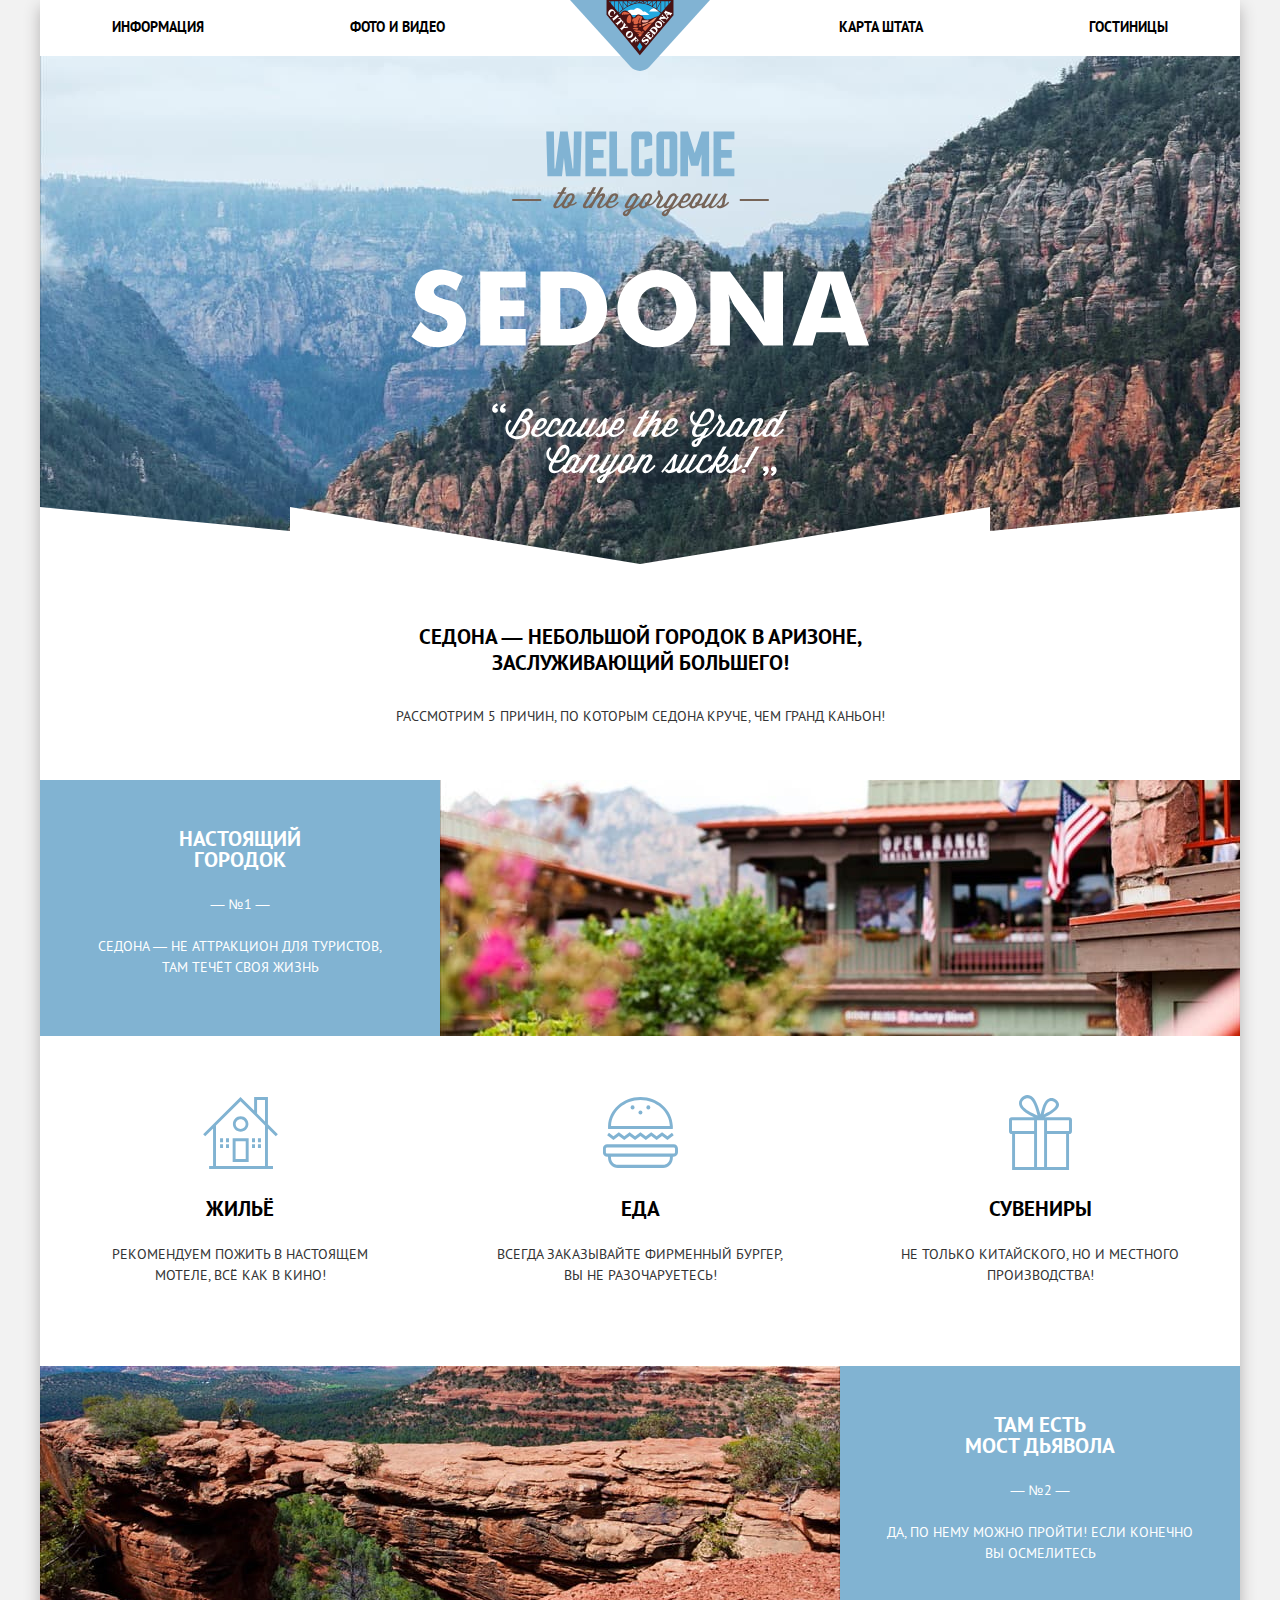
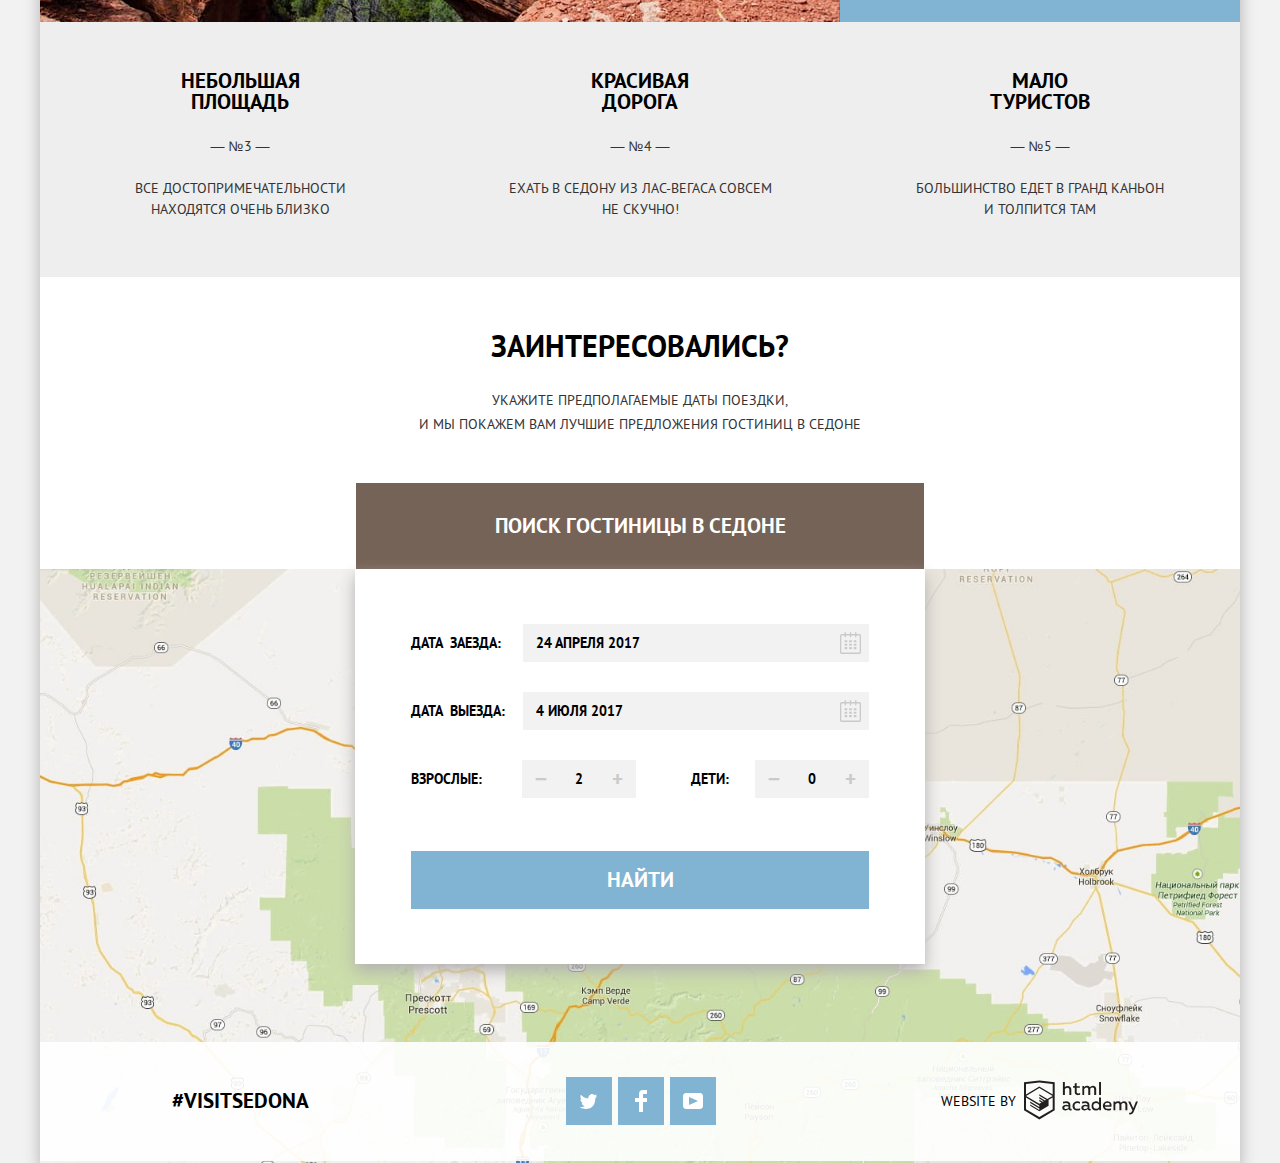
==== commit 16aa592f: "commit 24 - завершен этап оформления контента, сделаны правки" ====
--- a/index.html
+++ b/index.html
@@ -4,7 +4,7 @@
 <head>
   <meta charset="utf-8">
   <title>Путешествие в Седону</title>
-  <link href="https://fonts.googleapis.com/css?family=PT+Sans:400,700&display=swap&subset=cyrillic" rel="stylesheet">
+  <!-- <link href="https://fonts.googleapis.com/css?family=PT+Sans:400,700&display=swap&subset=cyrillic" rel="stylesheet"> -->
   <link rel="stylesheet" href="css/normalize.css">
   <link rel="stylesheet" href="css/style.css">
 </head>
@@ -13,7 +13,7 @@
   <div class="wrapper">
     <header class="main-header container">
       <nav class="main-navigation">
-        <a class="main-header__logo" href="index.html">
+        <a class="main-header__logo" href="#">
           <img src="img/logo-sedona.svg" width="140" height="71" alt="Логотип">
         </a>
         <div class="site-navigation">
--- a/css/style.css
+++ b/css/style.css
@@ -80,7 +80,6 @@
   text-transform: uppercase;
 
   border: none;
-  /* vertical-align: middle; */
 }
 
 .button:hover {
@@ -112,7 +111,6 @@
 
 .site-navigation {
   display: flex;
-  /* justify-content: space-between; */
 }
 
 .navigation {
@@ -134,9 +132,7 @@
 }
 
 .navigation__item {
-  /* width: 220px; */
   padding: 14px 70px 16px 70px;
-  /* text-align: center; */
 }
 
 /* ========== Подгонка под макет блока навигации==========*/
@@ -195,13 +191,17 @@
 }
 
 .main-header__banner::after {
-  /* display: inline-block; */
-  /* vertical-align: top; */
-
+  content: "";
   position: absolute;
-  content: url("../img/intro-mask.svg");
-  bottom: -5px;
+  background-image: url("../img/intro-mask.svg");
+  /* background-size: contain; */
+  background-size: cover;
+  background-position: center;
+  width: 1200px;
+  height: 59px;
+  bottom: -2px;
   left: 0;
+  filter: drop-shadow(0 4px 0 #ffffff);
 }
 
 .main-header__banner img {
@@ -219,7 +219,6 @@
   width: 140px;
   height: 71px;
   outline: none;
-  /* outline: none; */
 }
 
 .main-header__logo img {
@@ -227,14 +226,24 @@
   height: 71px;
 }
 
+/* .index */
 .main-header__logo:hover,
 .main-header__logo:focus {
+  cursor: default;
+  /* outline: none; */
+}
+
+
+/* .inner-page */
+.inner-page .main-header__logo:hover,
+.inner-page .main-header__logo:focus {
   filter: drop-shadow(0 6px 10px #3f9cd6);
 }
 
-.main-header__logo:active {
+.inner-page .main-header__logo:active {
   filter: drop-shadow(0 3px 5px #316888);
 }
+
 
 /* main-header ==========*/
 
@@ -266,7 +275,7 @@
 
 .advantages-intro__consideration {
   margin: 0;
-  margin-bottom: 50px;
+  margin-bottom: 51px;
   padding: 0;
 
   font-size: 14px;
@@ -277,7 +286,7 @@
 .advantages__item {
   display: flex;
   justify-content: space-between;
-  align-items: center;
+  align-items: flex-start;
   width: 100%;
 
   color: #ffffff;
@@ -289,13 +298,13 @@
 }
 
 .advantages__item-description {
+  align-self: stretch;
   margin: 0;
   padding: 0;
   padding-top: 48px;
   padding-left: 45px;
   padding-right: 45px;
   flex-grow: 1;
-  /* width: 100%; */
 
   text-align: center;
   line-height: 21px;
@@ -321,9 +330,8 @@
 
 .advantages__text {
   margin: 0;
-  margin-bottom: 60px;
-  padding: 0;
-  /* width: 300px; */
+  margin-bottom: 57px;
+  padding: 0;
 }
 
 .advantages__text,
@@ -367,7 +375,7 @@
 .attraction__item {
   margin: 0;
   padding: 0;
-  padding-top: 57px;
+  padding-top: 59px;
   padding-left: 45px;
   padding-right: 45px;
   width: 400px;
@@ -416,14 +424,13 @@
   padding: 0;
 
   font-size: 14px;
-  /* font-size: 21px; */
   font-weight: 400;
   color: #333333;
 }
 
 /* ========== hotel-searching ========== */
 .hotel-searching {
-  padding-top: 47px;
+  padding-top: 51px;
   padding-right: 316px;
   padding-left: 316px;
 
@@ -485,7 +492,6 @@
 
   /* tmp  */
   width: 100%;
-  /* height: 473px; */
   height: 594px;
 }
 
@@ -551,8 +557,6 @@
 .age-set__list {
   flex-direction: row;
   margin-bottom: 23px;
-
-  /* justify-content: space-between; */
 }
 
 .age-set__item {
@@ -573,8 +577,9 @@
 .date-set__input,
 .age-set__input {
   background-color: #f2f2f2;
-  border: none;
-  padding: 0;
+  padding: 0;
+
+  border: 2px solid #f2f2f2;
 }
 
 .age-set__label {
@@ -586,18 +591,16 @@
   width: 308px;
   height: 38px;
 
-  padding-left: 13px;
+  padding-left: 11px;
   font-size: 14px;
   line-height: 26px;
   font-weight: 700;
   text-transform: uppercase;
   color: #000000;
-  /* vertical-align: middle; */
 }
 
 .age-set__input {
   text-align: center;
-  /* font-size: 16px; */
   width: 38px;
   height: 38px;
 
@@ -611,31 +614,41 @@
 .date-set__input:hover,
 .age-set__input:hover {
   background-color: #ebebeb;
+  border: 2px solid #ebebeb;
 }
 
 .date-set__input:focus,
 .age-set__input:focus {
   background-color: #ffffff;
-  outline-color: #e5e5e5;
+  outline: none;
+  border: 2px solid #e5e5e5;
 }
 
 .date-set__button,
 .age-set__button {
   padding: 0;
   margin: 0;
-  /* font-size: 26px; */
   width: 38px;
   height: 38px;
   background-color: #f2f2f2;
+
+  border: 2px solid #f2f2f2;
 }
 
 .date-set__button {
   padding-top: 5px;
 }
 
+.date-set__button:hover,
+.age-set__button:hover {
+  background-color: #ebebeb;
+  border: 2px solid #ebebeb;
+}
+
 .date-set__button:focus,
 .age-set__button:focus {
-  outline-color: #e5e5e5;
+  outline: none;
+  border: 2px solid #e5e5e5;
 }
 
 .date-set__button path {
@@ -666,9 +679,7 @@
 
 .search-form__button {
   padding: 16px 30px 16px 30px;
-  /* text-align: center; */
   background-color: #81b3d2;
-  /* flex-basis: 10%; */
 }
 
 .search-form__button:hover,
@@ -709,8 +720,9 @@
 }
 
 .inner-page .main-footer {
+  position: static;
+  /* padding-top: 27px; */
   border-top: 2px solid rgba(229, 229, 229, 0.76);
-  position: static;
   background-color: rgb(255, 255, 255);
 }
 
@@ -726,10 +738,8 @@
 .main-footer__copyright {
   width: 33.3333%;
   display: flex;
-  /* justify-content: flex-start; */
   justify-content: center;
   align-items: center;
-  /* align-content: space-around; */
   flex-wrap: wrap;
   flex-basis: 33.33333%;
   margin: 0 20px;
@@ -760,7 +770,6 @@
   font-size: 21px;
   font-weight: 700;
   line-height: 26px;
-  /* font-size: 14px; */
   outline: none;
   color: #000000;
 }
@@ -867,8 +876,6 @@
 .copyright__img {
   margin: 0;
   padding: 0;
-  /* width: 115; */
-  /* height: 41; */
 }
 
 /* main-footer ========== */
@@ -921,7 +928,7 @@
 }
 
 .selection-form__title {
-  margin-bottom: 20px;
+  margin-bottom: 19px;
 
   font-size: 16px;
   line-height: 21px;
@@ -930,7 +937,6 @@
 }
 
 .selection-form__item label {
-  /* vertical-align: text-bottom; */
 
   font-size: 14px;
   line-height: 21px;
@@ -982,7 +988,7 @@
 }
 
 .range-set__title {
-  margin-bottom: 10px;
+  margin-bottom: 9px;
 }
 
 .price-controls {
@@ -1048,7 +1054,7 @@
 
 .range-controls {
   position: relative;
-  margin-bottom: 31px;
+  margin-bottom: 32px;
 }
 
 .scale {
@@ -1152,7 +1158,6 @@
   font-size: 21px;
   line-height: 26px;
   font-weight: 700;
-  /* color: #000000; */
 }
 
 .sorting__subtitle {
@@ -1161,7 +1166,6 @@
   font-size: 12px;
   line-height: 18px;
   font-weight: 400;
-  /* color: #000000; */
 }
 
 .sorting__list {
@@ -1169,7 +1173,6 @@
   align-items: center;
   margin: 0;
   padding: 0;
-  /* margin-left: 50px; */
 
   list-style: none;
 }
@@ -1260,11 +1263,9 @@
 
 .result-list__item {
   display: flex;
-  /* align-items: top; */
-
   flex-wrap: wrap;
-  padding-top: 23px;
-  padding-bottom: 30px;
+  padding-top: 24px;
+  padding-bottom: 29px;
 
   border-top: 2px solid rgba(229, 229, 229, 0.76);
 }
@@ -1279,7 +1280,6 @@
 
 .shelter-description {
   margin-left: 30px;
-  /* padding-top: 10px; */
 }
 
 .shelter-description__title a {
@@ -1369,7 +1369,6 @@
 
 .shelter-rating {
   display: flex;
-  /* justify-content: space-between; */
   flex-direction: column;
   margin-left: auto;
   margin-right: 71px;
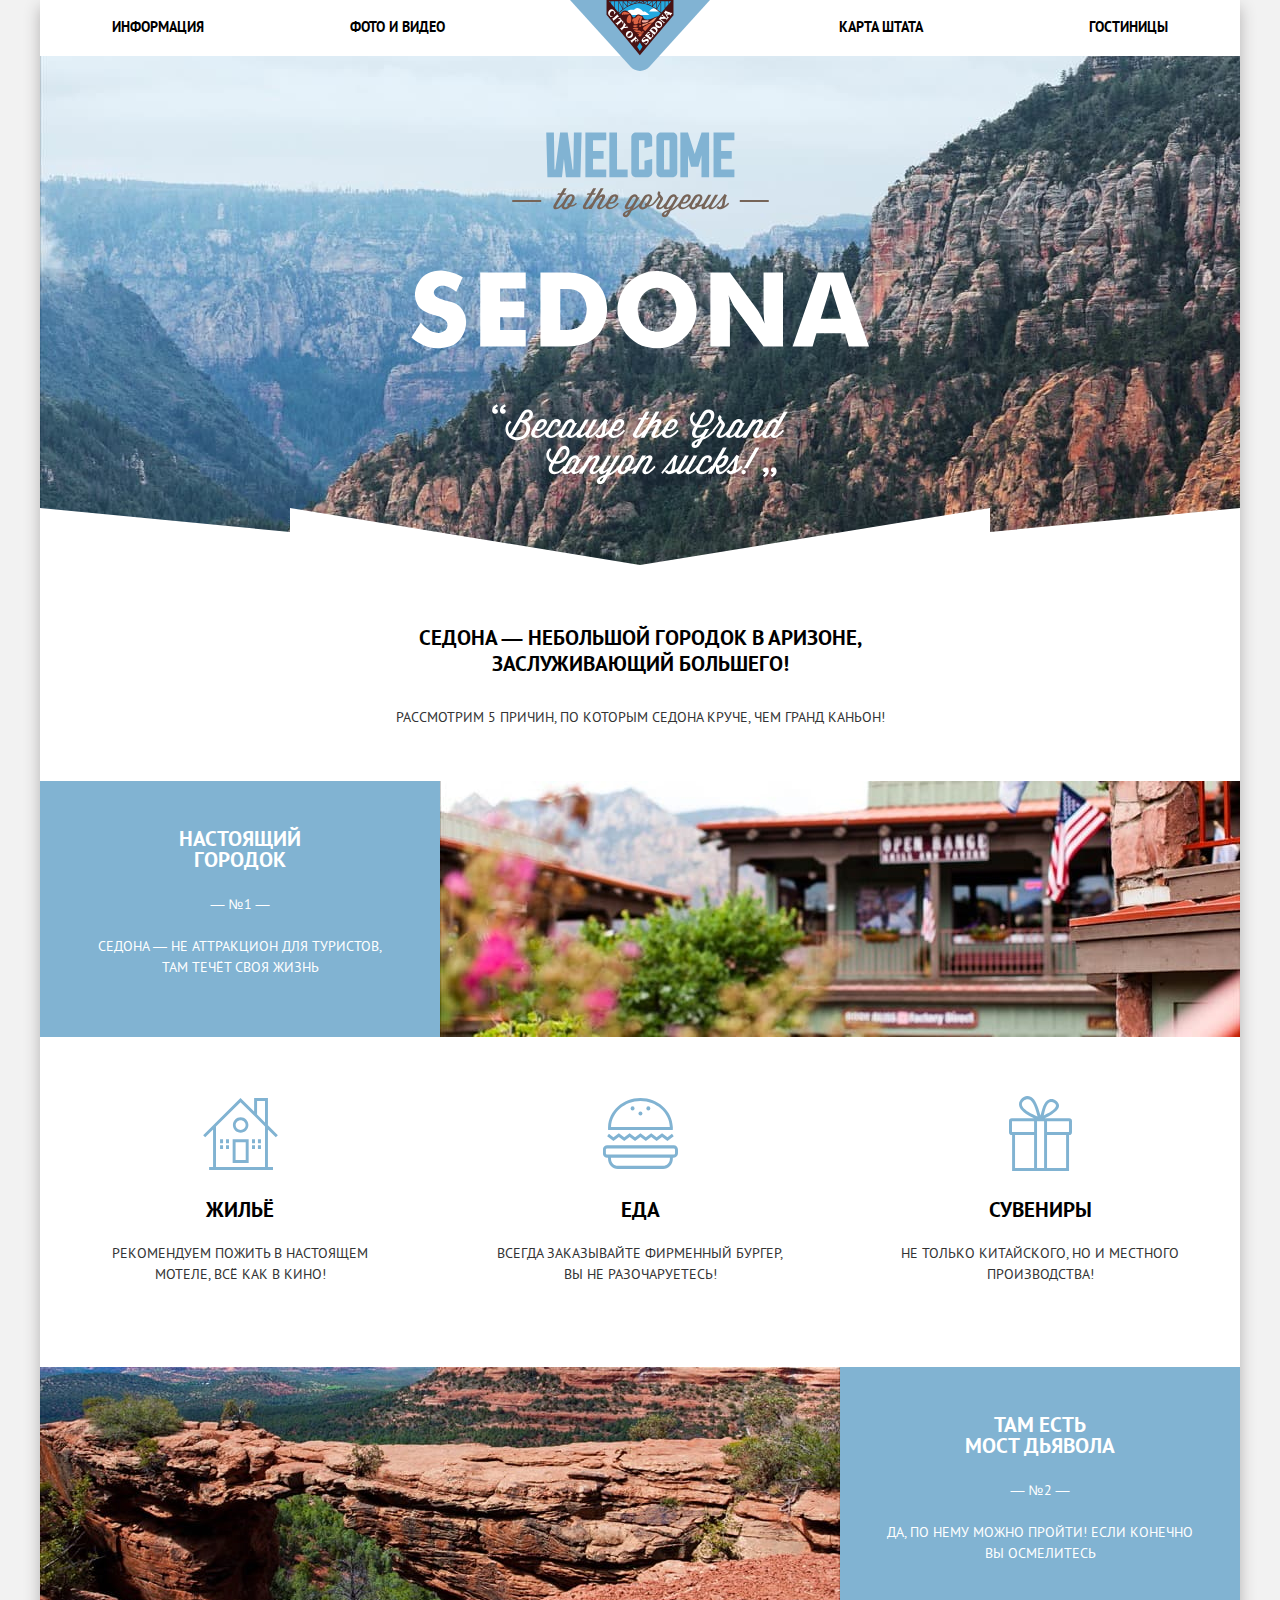
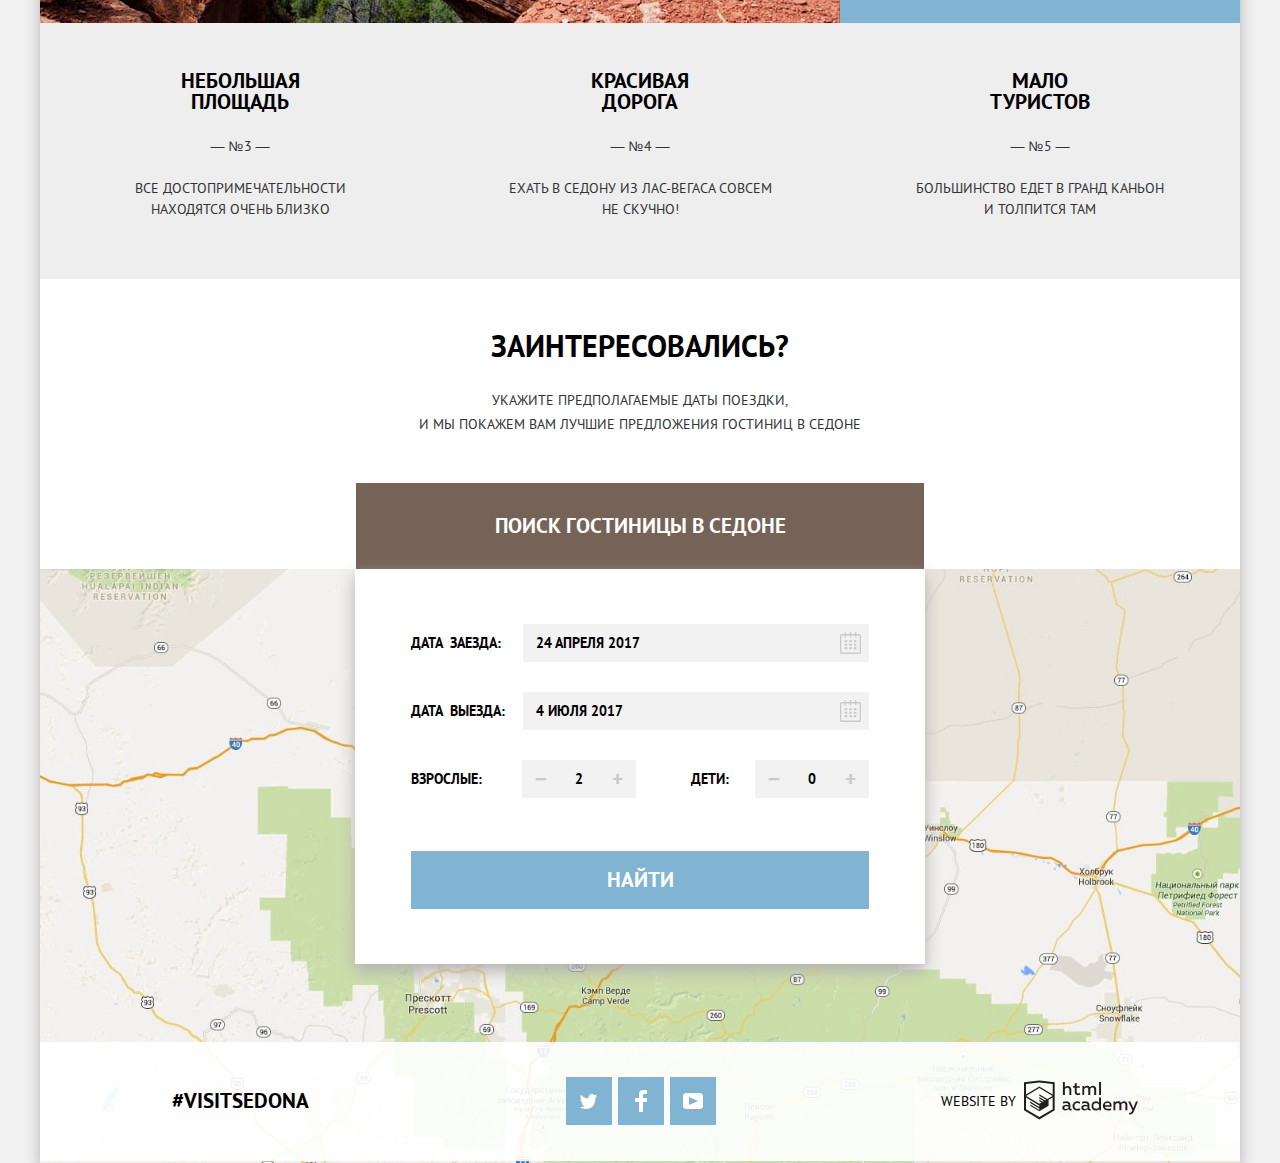
==== commit dfd02089: "commit 25 - убраны лишние теги <br>" ====
--- a/index.html
+++ b/index.html
@@ -53,9 +53,9 @@
 
         <div class="advantages__item">
           <div class="advantages__item-description">
-            <h3 class="advantages__title">Настоящий<br>городок</h3>
+            <h3 class="advantages__title">Настоящий городок</h3>
             <span class="advantages__num">— №1 —</span>
-            <p class="advantages__text">Седона — не аттракцион для туристов,<br> там течёт своя жизнь</p>
+            <p class="advantages__text">Седона — не аттракцион для туристов, там течёт своя жизнь</p>
           </div>
           <img src="img/advantage-1.jpg" alt="Фото реальной жизни городка" width="800" height="256">
         </div>
@@ -65,14 +65,14 @@
               <div class="attraction__item">
                 <span class="attraction__icon attraction__icon--back1"></span>
                 <p class="attraction__title">Жильё</p>
-                <p class="attraction__description">Рекомендуем пожить в настоящем<br>мотеле, всё как в кино!</p>
+                <p class="attraction__description">Рекомендуем пожить в настоящем мотеле, всё как в кино!</p>
               </div>
             </li>
             <li>
               <div class="attraction__item">
                 <span class="attraction__icon attraction__icon--back2"></span>
                 <p class="attraction__title">Еда</p>
-                <p class="attraction__description">Всегда заказывайте фирменный бургер,<br> вы не разочаруетесь!</p>
+                <p class="attraction__description attraction__description--padding-50px">Всегда заказывайте фирменный бургер, вы не разочаруетесь!</p>
               </div>
             </li>
 
@@ -89,29 +89,29 @@
             <div class="advantages__item-description">
               <h3 class="advantages__title">Там есть<br>мост дьявола</h3>
               <span class="advantages__num">— №2 —</span>
-              <p class="advantages__text">Да, по нему можно пройти! Если конечно<br> вы осмелитесь</p>
+              <p class="advantages__text advantages__text--padding-40px">Да, по нему можно пройти! Если конечно вы осмелитесь</p>
             </div>
           </div>
           <ul class="advantages__list">
             <li>
               <div class="advantages__item-description">
-                <h3 class="advantages__title">Небольшая<br>площадь</h3>
+                <h3 class="advantages__title">Небольшая площадь</h3>
                 <span class="advantages__num">— №3 —</span>
-                <p class="advantages__text">Все достопримечательности<br>находятся очень близко</p>
+                <p class="advantages__text advantages__text--padding-75px">Все достопримечательности находятся очень близко</p>
               </div>
             </li>
             <li>
               <div class="advantages__item-description">
-                <h3 class="advantages__title">Красивая<br>дорога</h3>
+                <h3 class="advantages__title">Красивая дорога</h3>
                 <span class="advantages__num">— №4 —</span>
-                <p class="advantages__text">Ехать в Седону из Лас-Вегаса совсем<br>не скучно!</p>
+                <p class="advantages__text advantages__text--padding-65px">Ехать в Седону из Лас-Вегаса совсем не скучно!</p>
               </div>
             </li>
             <li>
               <div class="advantages__item-description">
-                <h3 class="advantages__title">Мало<br>туристов</h3>
+                <h3 class="advantages__title">Мало<br> туристов</h3>
                 <span class="advantages__num">— №5 —</span>
-                <p class="advantages__text">Большинство едет в гранд каньон<br>и толпится там</p>
+                <p class="advantages__text advantages__text--padding-75px">Большинство едет в гранд каньон и толпится там</p>
               </div>
             </li>
           </ul>
--- a/css/style.css
+++ b/css/style.css
@@ -179,13 +179,13 @@
 
   display: flex;
   justify-content: center;
-  padding-top: 75px;
+  padding-top: 76px;
   padding-bottom: 80px;
   width: 1200px;
 
   background: #81b3d2;
   background-image: url("../img/sedona-banner_bg.jpg");
-  background-position: center -85px;
+  background-position: center -83px;
   background-repeat: no-repeat;
   background-size: cover;
 }
@@ -300,10 +300,7 @@
 .advantages__item-description {
   align-self: stretch;
   margin: 0;
-  padding: 0;
-  padding-top: 48px;
-  padding-left: 45px;
-  padding-right: 45px;
+  padding: 47px 0 0 0;
   flex-grow: 1;
 
   text-align: center;
@@ -314,8 +311,8 @@
 .advantages__title {
   margin: 0;
   margin-bottom: 24px;
-  padding: 0;
-
+  /* padding: 0; */
+  padding: 0 120px 0 120px;
   font-size: 21px;
   font-weight: 700;
   color: inherit;
@@ -330,8 +327,20 @@
 
 .advantages__text {
   margin: 0;
-  margin-bottom: 57px;
-  padding: 0;
+  margin-bottom: 59px;
+  padding: 0 55px 0 55px;
+}
+
+.advantages__text--padding-40px {
+  padding: 0 40px 0 40px;
+}
+
+.advantages__text--padding-75px {
+  padding: 0 75px 0 75px;
+}
+
+.advantages__text--padding-65px {
+  padding: 0 65px 0 65px;
 }
 
 .advantages__text,
@@ -376,8 +385,8 @@
   margin: 0;
   padding: 0;
   padding-top: 59px;
-  padding-left: 45px;
-  padding-right: 45px;
+  /* padding-left: 45px; */
+  /* padding-right: 45px; */
   width: 400px;
 
   line-height: 21px;
@@ -410,7 +419,7 @@
 
 .attraction__title {
   margin: 0;
-  margin-bottom: 25px;
+  margin-bottom: 23px;
   padding: 0;
 
   font-weight: 700;
@@ -420,17 +429,21 @@
 
 .attraction__description {
   margin: 0;
-  margin-bottom: 80px;
-  padding: 0;
+  margin-bottom: 82px;
+  padding: 0 60px 0 60px;
 
   font-size: 14px;
   font-weight: 400;
   color: #333333;
 }
 
+.attraction__description--padding-50px {
+  padding: 0 50px 0 50px;
+}
+
 /* ========== hotel-searching ========== */
 .hotel-searching {
-  padding-top: 51px;
+  padding-top: 49px;
   padding-right: 316px;
   padding-left: 316px;
 
@@ -968,6 +981,7 @@
   background-image: url("../img/checkbox-disabled-on.svg");
 }
 
+
 .selection-form__item {
   height: 30px;
   margin-bottom: 16px;
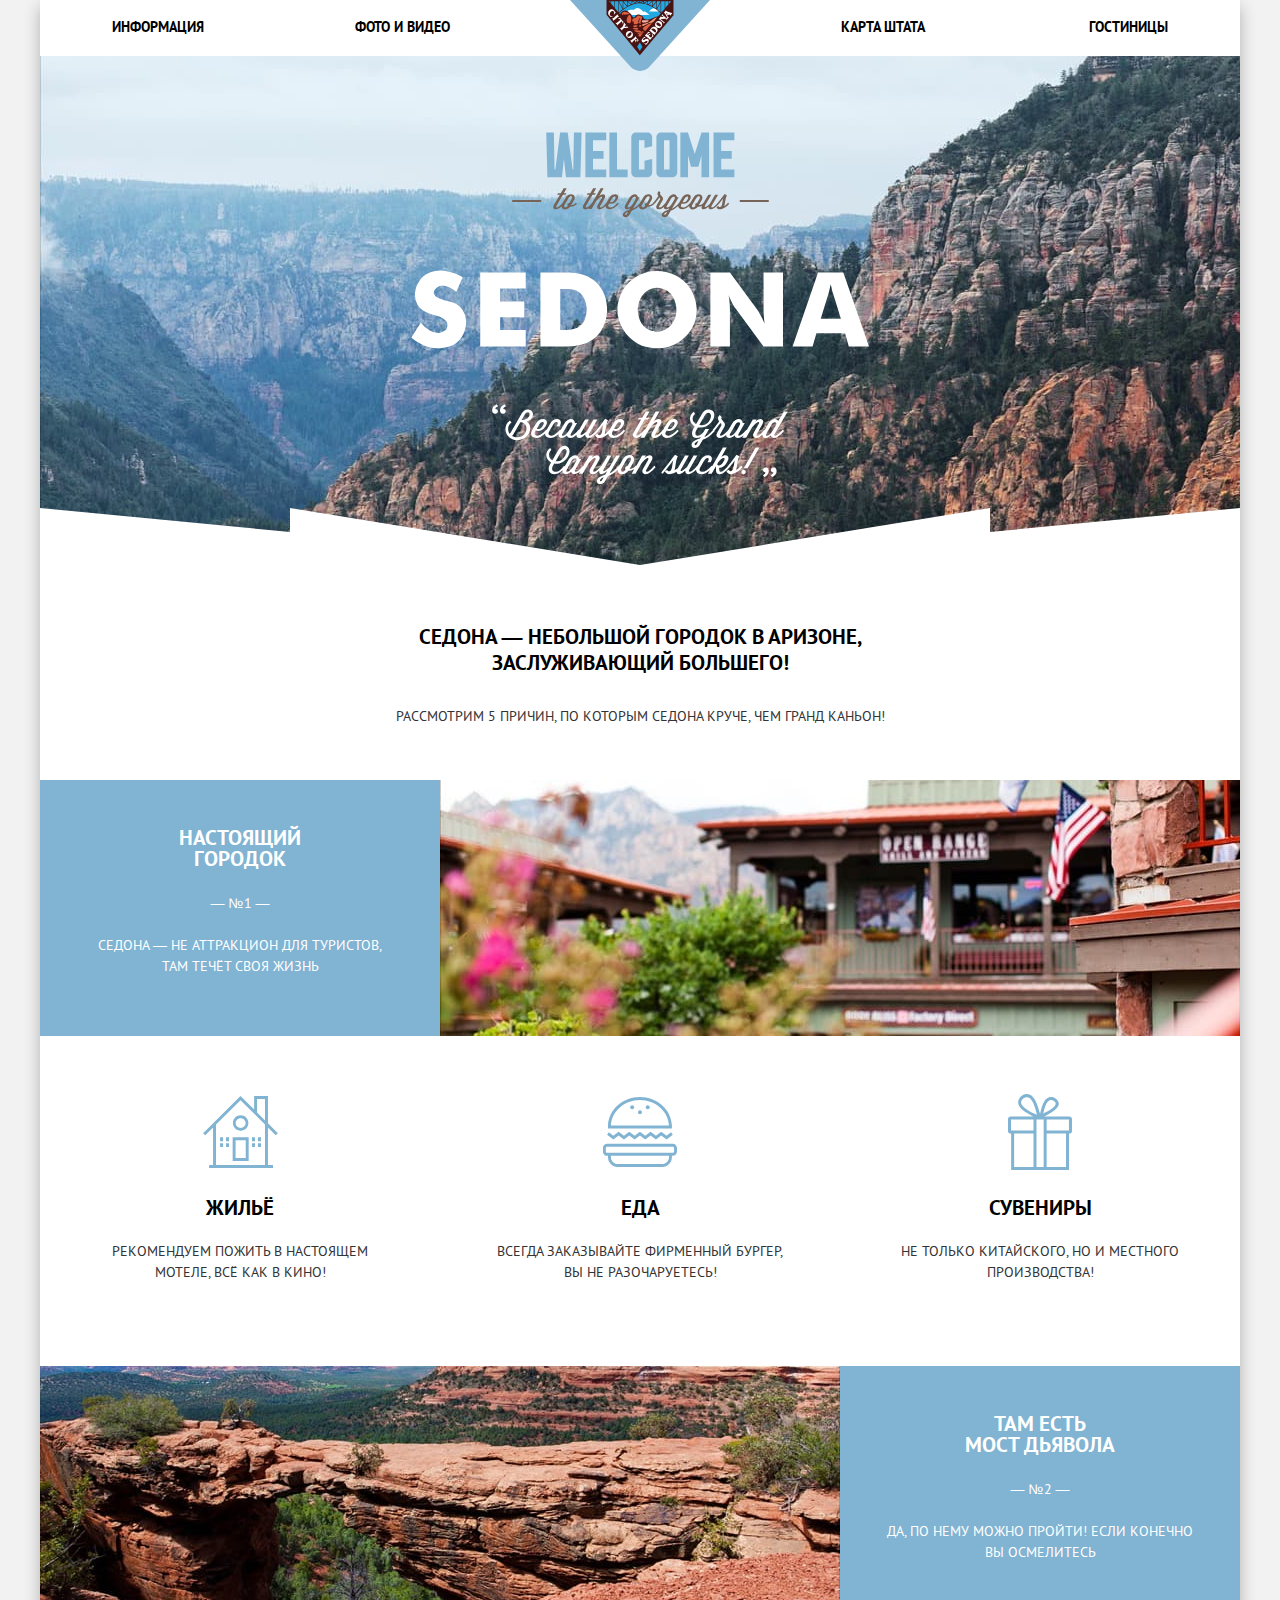
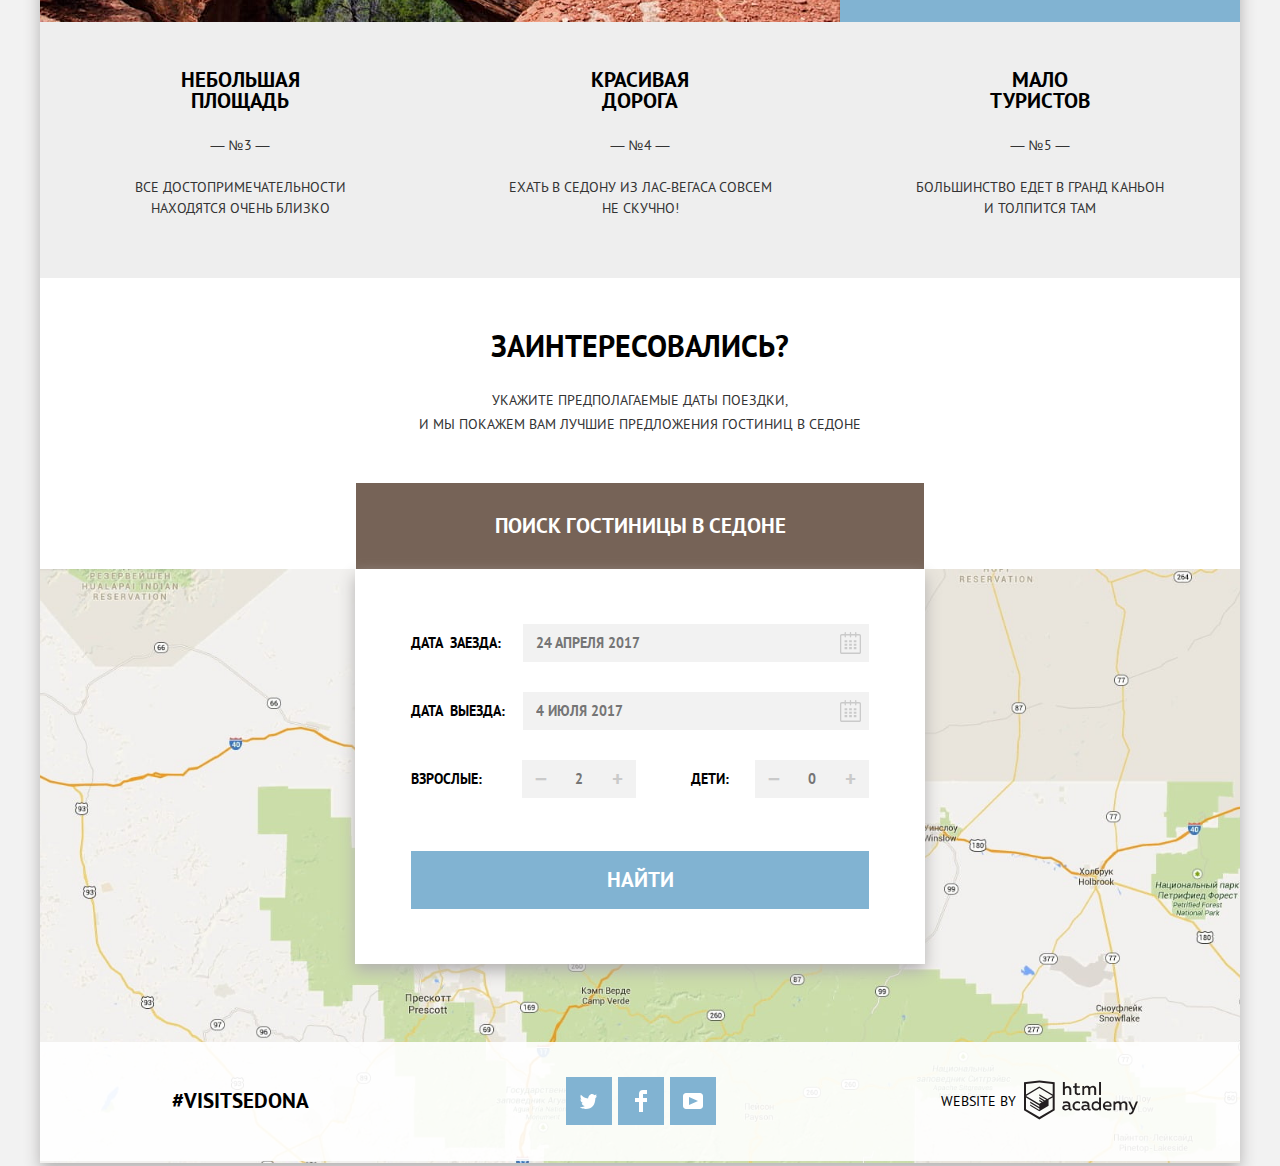
==== commit fc1388d6: "commit 28 Разработан скрипт для формы поиска. Файлы js и css  минифицированы и привязаны к html." ====
--- a/index.html
+++ b/index.html
@@ -1,95 +1,98 @@
 <!DOCTYPE html>
 <html lang="ru">
 
-<head>
-  <meta charset="utf-8">
-  <title>Путешествие в Седону</title>
-  <!-- <link href="https://fonts.googleapis.com/css?family=PT+Sans:400,700&display=swap&subset=cyrillic" rel="stylesheet"> -->
-  <link rel="stylesheet" href="css/normalize.css">
-  <link rel="stylesheet" href="css/style.css">
-</head>
-
-<body>
-  <div class="wrapper">
-    <header class="main-header container">
-      <nav class="main-navigation">
-        <a class="main-header__logo" href="#">
-          <img src="img/logo-sedona.svg" width="140" height="71" alt="Логотип">
-        </a>
-        <div class="site-navigation">
-          <ul class="navigation navigation--left">
+  <head>
+    <meta charset="utf-8">
+    <title>Путешествие в Седону</title>
+    <!-- <link href="https://fonts.googleapis.com/css?family=PT+Sans:400,700&display=swap&subset=cyrillic" rel="stylesheet"> -->
+    <link rel="stylesheet" href="css/normalize.min.css">
+    <link rel="stylesheet" href="css/style.min.css">
+    <!-- <link rel="stylesheet" href="css/style.css"> -->
+  </head>
+
+  <body>
+    <div class="wrapper">
+      <header class="main-header container">
+        <nav class="main-navigation">
+          <a class="main-header__logo" href="#">
+            <img src="img/logo-sedona.svg" width="140" height="71" alt="Логотип">
+          </a>
+          <ul class="navigation">
             <li class="navigation__item">
               <a href="#">Информация</a>
             </li>
             <li class="navigation__item">
               <a href="#">Фото&nbsp;и&nbsp;видео</a>
             </li>
-          </ul>
-          <ul class="navigation navigation--right">
-            <li class="navigation__item ">
+            <li class="navigation__item">
               <a href="#">Карта&nbsp;штата</a>
             </li>
-            <li class="navigation__item ">
+            <li class="navigation__item">
               <a href="catalog.html">Гостиницы</a>
             </li>
           </ul>
+        </nav>
+        <div class="main-header__banner">
+          <img src="img/intro-welcome.svg" alt="Welcome to the gorgeous SEDONA" width="459" height="353">
         </div>
-      </nav>
-      <div class="main-header__banner">
-        <img src="img/intro-welcome.svg" alt="Welcome to the gorgeous SEDONA" width="459" height="353">
-      </div>
-
-    </header>
-
-    <main class="main-content container">
-      <h1 class="visually-hidden">Сервис организации путешествия в Седону</h1>
-      <section class="advantages">
-        <h2 class="visually-hidden">Преимущества</h2>
-        <div class="advantages-intro">
-          <p class="advantages-intro__slogan">
-            Седона&nbsp;—&nbsp;небольшой городок в Аризоне, заслуживающий большего!</p>
-          <p class="advantages-intro__consideration">Рассмотрим 5 причин, по которым Седона круче, чем гранд каньон!</p>
-        </div>
-
-        <div class="advantages__item">
-          <div class="advantages__item-description">
-            <h3 class="advantages__title">Настоящий городок</h3>
-            <span class="advantages__num">— №1 —</span>
-            <p class="advantages__text">Седона — не аттракцион для туристов, там течёт своя жизнь</p>
-          </div>
-          <img src="img/advantage-1.jpg" alt="Фото реальной жизни городка" width="800" height="256">
-        </div>
-
+      </header>
+      <main class="main-content container">
+        <h1 class="visually-hidden">Сервис организации путешествия в Седону</h1>
+        <section class="advantages">
+          <h2 class="visually-hidden">Преимущества</h2>
+          <div class="advantages-intro">
+            <p class="advantages-intro__slogan">
+              Седона&nbsp;—&nbsp;небольшой городок в Аризоне, заслуживающий
+              большего!
+            </p>
+            <p class="advantages-intro__consideration">
+              Рассмотрим 5 причин, по которым Седона круче, чем гранд каньон!
+            </p>
+          </div>
+          <div class="advantages__item">
+            <div class="advantages__item-description">
+              <h3 class="advantages__title">Настоящий городок</h3>
+              <span class="advantages__num">— №1 —</span>
+              <p class="advantages__text">
+                Седона — не аттракцион для туристов, там&nbsp;течёт своя жизнь
+              </p>
+            </div>
+            <img src="img/advantage-1.jpg" alt="Фото реальной жизни городка" width="800" height="256">
+          </div>
           <ul class="attraction__list">
             <li>
               <div class="attraction__item">
-                <span class="attraction__icon attraction__icon--back1"></span>
-                <p class="attraction__title">Жильё</p>
-                <p class="attraction__description">Рекомендуем пожить в настоящем мотеле, всё как в кино!</p>
+                <p class="attraction__title attraction__icon-house">Жильё</p>
+                <p class="attraction__description">
+                  Рекомендуем пожить в настоящем мотеле, всё как в кино!
+                </p>
               </div>
             </li>
             <li>
               <div class="attraction__item">
-                <span class="attraction__icon attraction__icon--back2"></span>
-                <p class="attraction__title">Еда</p>
-                <p class="attraction__description attraction__description--padding-50px">Всегда заказывайте фирменный бургер, вы не разочаруетесь!</p>
-              </div>
-            </li>
-
+                <p class="attraction__title attraction__icon-meal">Еда</p>
+                <p class="attraction__description">
+                  Всегда заказывайте фирменный бургер, вы не разочаруетесь!
+                </p>
+              </div>
+            </li>
             <li>
               <div class="attraction__item">
-                <span class="attraction__icon attraction__icon--back3"></span>
-                <p class="attraction__title">Сувениры</p>
-                <p class="attraction__description">Не только китайского, но и местного производства!</p>
+                <p class="attraction__title attraction__icon-gift">Сувениры</p>
+                <p class="attraction__description">
+                  Не только китайского, но и местного производства!
+                </p>
               </div>
             </li>
           </ul>
           <div class="advantages__item">
             <img src="img/advantage-2.jpg" alt="Фото моста над каньоном" width="800" height="256">
             <div class="advantages__item-description">
-              <h3 class="advantages__title">Там есть<br>мост дьявола</h3>
+              <h3 class="advantages__title">Там есть мост&nbsp;дьявола</h3>
               <span class="advantages__num">— №2 —</span>
-              <p class="advantages__text advantages__text--padding-40px">Да, по нему можно пройти! Если конечно вы осмелитесь</p>
+              <p class="advantages__text">
+                Да, по нему можно пройти! Если конечно вы осмелитесь
+              </p>
             </div>
           </div>
           <ul class="advantages__list">
@@ -97,135 +100,158 @@
               <div class="advantages__item-description">
                 <h3 class="advantages__title">Небольшая площадь</h3>
                 <span class="advantages__num">— №3 —</span>
-                <p class="advantages__text advantages__text--padding-75px">Все достопримечательности находятся очень близко</p>
+                <p class="advantages__text">
+                  Все достопримечательности находятся&nbsp;очень близко
+                </p>
               </div>
             </li>
             <li>
               <div class="advantages__item-description">
                 <h3 class="advantages__title">Красивая дорога</h3>
                 <span class="advantages__num">— №4 —</span>
-                <p class="advantages__text advantages__text--padding-65px">Ехать в Седону из Лас-Вегаса совсем не скучно!</p>
+                <p class="advantages__text">
+                  Ехать в Седону из Лас-Вегаса совсем не&nbsp;скучно!
+                </p>
               </div>
             </li>
             <li>
               <div class="advantages__item-description">
-                <h3 class="advantages__title">Мало<br> туристов</h3>
+                <h3 class="advantages__title">Мало<br>туристов</h3>
                 <span class="advantages__num">— №5 —</span>
-                <p class="advantages__text advantages__text--padding-75px">Большинство едет в гранд каньон и толпится там</p>
-              </div>
-            </li>
-          </ul>
-      </section>
-
-      <section class="hotel-searching">
-        <h2 class="visually-hidden">Поиск гостиницы</h2>
-        <p class="hotel-searching__title">Заинтересовались?</p>
-        <p class="hotel-searching__description">Укажите предполагаемые даты поездки,<br>и мы покажем вам лучшие предложения гостиниц в Cедоне
-        </p>
-          <button class="button hotel-searching__button" type="button">Поиск гостиницы в седоне</button>
-      </section>
-
-      <section class="map">
-        <div class="modal modal-searching">
-          <h4 class="visually-hidden">Форма поиска гостиницы</h4>
-          <form class="search-form" action="#" method="get">
-            <fieldset class="search-form__date date-set">
-              <legend class="visually-hidden">Выберете даты пребывания</legend>
-              <ul class="date-set__list">
-                <li class="date-set__item">
-                  <label class="date-set__label" for="arrival-date">
-                    Дата&nbsp;&nbsp;заезда:</label>
-                  <input class="date-set__input" id="arrival-date" name="arrival-date" type="text" value="24 апреля 2017">
-                  <button class="button date-set__button" type="button">
+                <p class="advantages__text">
+                  Большинство едет в гранд каньон и&nbsp;толпится там
+                </p>
+              </div>
+            </li>
+          </ul>
+        </section>
+
+        <section class="hotel-searching">
+          <h2 class="visually-hidden">Поиск гостиницы</h2>
+          <p class="hotel-searching__title">Заинтересовались?</p>
+          <p class="hotel-searching__description">
+            Укажите предполагаемые даты поездки,<br>и мы покажем вам лучшие предложения гостиниц в Cедоне
+          </p>
+          <button class="button hotel-searching__button" type="button">Поиск
+            гостиницы в седоне</button>
+        </section>
+
+        <section class="map">
+          <div class="modal modal-searching">
+            <h4 class="visually-hidden">Форма поиска гостиницы</h4>
+            <form class="search-form" action="#" method="get">
+              <fieldset class="search-form__date date-set">
+                <legend class="visually-hidden">Выберете даты пребывания</legend>
+                <ul class="date-set__list">
+                  <li class="date-set__item">
+                    <label class="date-set__label" for="arrival-date">Дата&nbsp;&nbsp;заезда:</label>
+                    <input class="date-set__input" id="arrival-date" name="arrival-date" type="text"
+                           placeholder="24 апреля 2017">
+                    <button class="button date-set__button" type="button" aria-label="Выбрать дату заезда">
                       <svg xmlns="http://www.w3.org/2000/svg" width="21" height="22" viewbox="0 0 21 22">
-                        <path d="M19.251 2.025h-2.845V.648c0-.381-.294-.689-.656-.689-.363 0-.656.308-.656.689v1.377h-3.938V.648c0-.381-.294-.689-.655-.689-.363 0-.657.308-.657.689v1.377H5.906V.648c0-.381-.294-.689-.656-.689-.363 0-.657.308-.657.689v1.377H1.75C.784 2.025 0 2.847 0 3.862v16.302C0 21.179.784 22 1.75 22h17.501c.966 0 1.749-.821 1.749-1.836V3.862c0-1.015-.783-1.837-1.749-1.837zm.437 18.139a.448.448 0 0 1-.437.459H1.75a.45.45 0 0 1-.438-.459V3.862a.45.45 0 0 1 .438-.459h2.844v1.378c0 .381.294.689.657.689.362 0 .656-.308.656-.689V3.403h3.938v1.378c0 .381.294.689.657.689.361 0 .655-.308.655-.689V3.403h3.938v1.378c0 .381.293.689.656.689.362 0 .656-.308.656-.689V3.403h2.845c.241 0 .437.206.437.459v16.302z"/>
-                        <path d="M4.594 8.225h2.625v2.066H4.594zM4.594 11.668h2.625v2.067H4.594zM4.594 15.112h2.625v2.066H4.594zM9.188 15.112h2.625v2.066H9.188zM9.188 11.668h2.625v2.067H9.188zM9.188 8.225h2.625v2.066H9.188zM13.781 15.112h2.625v2.066h-2.625zM13.781 11.668h2.625v2.067h-2.625zM13.781 8.225h2.625v2.066h-2.625z"/>
+                        <path
+                              d="M19.251 2.025h-2.845V.648c0-.381-.294-.689-.656-.689-.363 0-.656.308-.656.689v1.377h-3.938V.648c0-.381-.294-.689-.655-.689-.363 0-.657.308-.657.689v1.377H5.906V.648c0-.381-.294-.689-.656-.689-.363 0-.657.308-.657.689v1.377H1.75C.784 2.025 0 2.847 0 3.862v16.302C0 21.179.784 22 1.75 22h17.501c.966 0 1.749-.821 1.749-1.836V3.862c0-1.015-.783-1.837-1.749-1.837zm.437 18.139a.448.448 0 0 1-.437.459H1.75a.45.45 0 0 1-.438-.459V3.862a.45.45 0 0 1 .438-.459h2.844v1.378c0 .381.294.689.657.689.362 0 .656-.308.656-.689V3.403h3.938v1.378c0 .381.294.689.657.689.361 0 .655-.308.655-.689V3.403h3.938v1.378c0 .381.293.689.656.689.362 0 .656-.308.656-.689V3.403h2.845c.241 0 .437.206.437.459v16.302z" />
+                        <path
+                              d="M4.594 8.225h2.625v2.066H4.594zM4.594 11.668h2.625v2.067H4.594zM4.594 15.112h2.625v2.066H4.594zM9.188 15.112h2.625v2.066H9.188zM9.188 11.668h2.625v2.067H9.188zM9.188 8.225h2.625v2.066H9.188zM13.781 15.112h2.625v2.066h-2.625zM13.781 11.668h2.625v2.067h-2.625zM13.781 8.225h2.625v2.066h-2.625z" />
                       </svg>
-                  </button>
-                </li>
-
-                <li class="date-set__item">
-                  <label class="date-set__label" for="departure-date">
-                    Дата&nbsp;&nbsp;выезда:</label>
-                  <input class="date-set__input" id="departure-date" name="departure-date" type="text" value="4 июля 2017">
-                  <button class="button date-set__button" type="button">
-                    <svg xmlns="http://www.w3.org/2000/svg" width="21" height="22" viewbox="0 0 21 22">
-                      <path d="M19.251 2.025h-2.845V.648c0-.381-.294-.689-.656-.689-.363 0-.656.308-.656.689v1.377h-3.938V.648c0-.381-.294-.689-.655-.689-.363 0-.657.308-.657.689v1.377H5.906V.648c0-.381-.294-.689-.656-.689-.363 0-.657.308-.657.689v1.377H1.75C.784 2.025 0 2.847 0 3.862v16.302C0 21.179.784 22 1.75 22h17.501c.966 0 1.749-.821 1.749-1.836V3.862c0-1.015-.783-1.837-1.749-1.837zm.437 18.139a.448.448 0 0 1-.437.459H1.75a.45.45 0 0 1-.438-.459V3.862a.45.45 0 0 1 .438-.459h2.844v1.378c0 .381.294.689.657.689.362 0 .656-.308.656-.689V3.403h3.938v1.378c0 .381.294.689.657.689.361 0 .655-.308.655-.689V3.403h3.938v1.378c0 .381.293.689.656.689.362 0 .656-.308.656-.689V3.403h2.845c.241 0 .437.206.437.459v16.302z"/>
-                      <path d="M4.594 8.225h2.625v2.066H4.594zM4.594 11.668h2.625v2.067H4.594zM4.594 15.112h2.625v2.066H4.594zM9.188 15.112h2.625v2.066H9.188zM9.188 11.668h2.625v2.067H9.188zM9.188 8.225h2.625v2.066H9.188zM13.781 15.112h2.625v2.066h-2.625zM13.781 11.668h2.625v2.067h-2.625zM13.781 8.225h2.625v2.066h-2.625z"/>
-                    </svg>
-                  </button>
-                </li>
-
-              </ul>
-            </fieldset>
-
-            <fieldset class="search-form__age age-set">
-              <legend class="visually-hidden">Состав группы</legend>
-              <ul class="age-set__list">
-                <li class="age-set__item">
-                  <label class="age-set__label" for="adults">Взрослые:</label>
-                  <button class="button age-set__button" type="button">&minus;</button>
-                  <input class="age-set__input" id="adults" name="adults"  type="text" value="2">
-                  <button class="button age-set__button" type="button">&plus;</button>
-                </li>
-                <li class="age-set__item">
-                  <label class="age-set__label" for="kids">Дети:</label>
-                  <button class="button age-set__button" type="button">&minus;</button>
-                  <input class="age-set__input" id="kids" name="kids"  type="text" value="0">
-                  <button class="button age-set__button" type="button">&plus;</button>
-                </li>
-              </ul>
-            </fieldset>
-
-            <button class="button search-form__button" type="submit">Найти</button>
-          </form>
-        </div>
-
-        <h2  class="visually-hidden">Как до нас добраться - карта</h2>
-        <!-- Карта -->
-      </section>
-    </main>
-
-    <div class="footer-wrapper">
-      <footer class="main-footer container">
-        <div class="main-footer__link link">
-          <a class="link__item" href="#">#VISITSEDONA</a>
-        </div>
-
-        <ul class="main-footer__social social">
-          <li class="social__item">
-            <a class="social__button social__button--twt-icon" href="#" target="_blank">
+                    </button>
+                  </li>
+                  <li class="date-set__item">
+                    <label class="date-set__label" for="departure-date">
+                      Дата&nbsp;&nbsp;выезда:</label>
+                    <input class="date-set__input" id="departure-date" name="departure-date" type="text"
+                           placeholder="4 июля 2017">
+                    <button class="button date-set__button" type="button" aria-label="Выбрать дату выезда">
+                      <svg xmlns="http://www.w3.org/2000/svg" width="21" height="22" viewbox="0 0 21 22">
+                        <path
+                              d="M19.251 2.025h-2.845V.648c0-.381-.294-.689-.656-.689-.363 0-.656.308-.656.689v1.377h-3.938V.648c0-.381-.294-.689-.655-.689-.363 0-.657.308-.657.689v1.377H5.906V.648c0-.381-.294-.689-.656-.689-.363 0-.657.308-.657.689v1.377H1.75C.784 2.025 0 2.847 0 3.862v16.302C0 21.179.784 22 1.75 22h17.501c.966 0 1.749-.821 1.749-1.836V3.862c0-1.015-.783-1.837-1.749-1.837zm.437 18.139a.448.448 0 0 1-.437.459H1.75a.45.45 0 0 1-.438-.459V3.862a.45.45 0 0 1 .438-.459h2.844v1.378c0 .381.294.689.657.689.362 0 .656-.308.656-.689V3.403h3.938v1.378c0 .381.294.689.657.689.361 0 .655-.308.655-.689V3.403h3.938v1.378c0 .381.293.689.656.689.362 0 .656-.308.656-.689V3.403h2.845c.241 0 .437.206.437.459v16.302z" />
+                        <path
+                              d="M4.594 8.225h2.625v2.066H4.594zM4.594 11.668h2.625v2.067H4.594zM4.594 15.112h2.625v2.066H4.594zM9.188 15.112h2.625v2.066H9.188zM9.188 11.668h2.625v2.067H9.188zM9.188 8.225h2.625v2.066H9.188zM13.781 15.112h2.625v2.066h-2.625zM13.781 11.668h2.625v2.067h-2.625zM13.781 8.225h2.625v2.066h-2.625z" />
+                      </svg>
+                    </button>
+                  </li>
+                </ul>
+              </fieldset>
+
+              <fieldset class="search-form__age age-set">
+                <legend class="visually-hidden">Состав группы</legend>
+                <ul class="age-set__list">
+                  <li class="age-set__item">
+                    <label class="age-set__label" for="adults">Взрослые:</label>
+                    <button class="button age-set__button" type="button" aria-label="Уменьшить количество взрослых">
+                      &minus;
+                    </button>
+                    <input class="age-set__input" id="adults" name="adults" type="text" placeholder="2">
+                    <button class="button age-set__button" type="button" aria-label="Увеличить количество взрослых">
+                      &plus;
+                    </button>
+                  </li>
+
+                  <li class="age-set__item">
+                    <label class="age-set__label" for="kids">Дети:</label>
+                    <button class="button age-set__button" type="button" aria-label="Уменьшить количество детей">
+                      &minus;
+                    </button>
+                    <input class="age-set__input" id="kids" name="kids" type="text" placeholder="0">
+                    <button class="button age-set__button" type="button" aria-label="Увеличить количество детей">
+                      &plus;
+                    </button>
+                  </li>
+                </ul>
+              </fieldset>
+              <button class="button search-form__button" type="submit">Найти</button>
+            </form>
+          </div>
+
+          <h2 class="visually-hidden">Как до нас добраться - карта</h2>
+          <iframe src="https://www.google.com/maps/embed?pb=!1m18!1m12!1m3!1d52383.88675247714!2d-111.82826976523438!3d34.856405173831185!2m3!1f0!2f0!3f0!3m2!1i1024!2i768!4f13.1!3m3!1m2!1s0x872da132f942b00d%3A0x5548c523fa6c8efd!2z0KHQtdC00L7QvdCwLCDQkNGA0LjQt9C-0L3QsCA4NjMzNiwg0KHQqNCQ!5e0!3m2!1sru!2sru!4v1570713630066!5m2!1sru!2sru"
+                  width="1200" height="594" style="border: 0;" allowfullscreen=""></iframe>
+          <!-- frameborder="0" -->
+        </section>
+      </main>
+
+      <div class="footer-wrapper">
+        <footer class="main-footer container">
+          <div class="main-footer__link link">
+            <a class="link__item" href="#">#VISITSEDONA</a>
+          </div>
+          <ul class="main-footer__social social">
+            <li class="social__item">
+              <a class="social__button social__button--twt-icon" href="#" target="_blank">
                 <span class="visually-hidden">Twitter</span>
               </a>
-          </li>
-
-          <li class="social__item">
-            <a class="social__button social__button--fb-icon" href="#" target="_blank">
+            </li>
+            <li class="social__item">
+              <a class="social__button social__button--fb-icon" href="#" target="_blank">
                 <span class="visually-hidden">Facebook</span>
               </a>
-          </li>
-          <li class="social__item">
-            <a class="social__button social__button--yt-icon" href="#" target="_blank">
+            </li>
+            <li class="social__item">
+              <a class="social__button social__button--yt-icon" href="#" target="_blank">
                 <span class="visually-hidden">YouTube</span>
               </a>
-          </li>
-        </ul>
-
-        <div class="main-footer__copyright copyright">
-          <p class="copyright__item">
-            <span class="copyright__title">Website by</span>
-            <a class="copyright__link" href="https://htmlacademy.ru/intensive/htmlcss">
-                <!-- <img class="copyright__img" src="img/logo-htmlacademy.svg" width="115" height="41" alt="HTML Academy"> -->
-                <svg class="copyright__img" id="Layer_1" data-name="Layer 1" xmlns="http://www.w3.org/2000/svg" width="114" height="40" viewbox="0 0 108.08 36.85"><path d="M44.61,26.88a2,2,0,0,0,.55-0.1v1.33a3.25,3.25,0,0,1-1.18.21,1.67,1.67,0,0,1-1.67-1,4.84,4.84,0,0,1-3.14,1.08c-1.51,0-2.91-.83-2.91-2.55,0-2.13,2-2.79,3.71-2.79a11.08,11.08,0,0,1,2.17.25v-0.3c0-1-.76-1.77-2.19-1.77a7.42,7.42,0,0,0-3,.64v-1.7a10.21,10.21,0,0,1,3.19-.55c2.36,0,3.81,1.12,3.81,3.65v3a0.54,0.54,0,0,0,.49.59h0.17Zm-6.44-1.13A1.35,1.35,0,0,0,39.63,27h0.11a3.39,3.39,0,0,0,2.41-1V24.58a9.72,9.72,0,0,0-1.81-.21c-1,0-2.16.33-2.16,1.38h0Zm12.36-6.11a5,5,0,0,1,2.57.64V22a4.08,4.08,0,0,0-2.3-.7,2.75,2.75,0,1,0,0,5.49,5,5,0,0,0,2.43-.64v1.71a6.27,6.27,0,0,1-2.76.57A4.21,4.21,0,0,1,46,24.51q0-.21,0-0.41a4.32,4.32,0,0,1,4.18-4.46h0.38Zm12.17,7.24a2,2,0,0,0,.55-0.1v1.33a3.25,3.25,0,0,1-1.18.21,1.67,1.67,0,0,1-1.67-1,4.84,4.84,0,0,1-3.14,1.08c-1.51,0-2.91-.83-2.91-2.55,0-2.13,2-2.79,3.71-2.79a11.08,11.08,0,0,1,2.17.25v-0.3c0-1-.76-1.77-2.19-1.77a7.42,7.42,0,0,0-3,.64v-1.7a10.21,10.21,0,0,1,3.19-.55c2.36,0,3.81,1.12,3.81,3.65v3a0.54,0.54,0,0,0,.49.59h0.17Zm-6.44-1.13A1.35,1.35,0,0,0,57.73,27h0.11a3.39,3.39,0,0,0,2.41-1V24.58a9.72,9.72,0,0,0-1.81-.21c-1.06,0-2.16.33-2.16,1.38h0ZM73,16V28.2H71.35V26.88a3.88,3.88,0,0,1-3.19,1.54,4.4,4.4,0,0,1,0-8.78,3.81,3.81,0,0,1,3,1.3V16H73Zm-4.53,5.22a2.76,2.76,0,1,0,0,5.52A2.86,2.86,0,0,0,71.15,25V23A2.91,2.91,0,0,0,68.49,21.27ZM79,19.64c3.31,0,4.46,2.68,3.92,5.09H76.7c0.21,1.5,1.67,2.11,3.19,2.11a6.11,6.11,0,0,0,2.64-.59v1.6a7.14,7.14,0,0,1-3,.57C77,28.42,74.78,27,74.78,24a4.18,4.18,0,0,1,4-4.39H79Zm0.09,1.54a2.28,2.28,0,0,0-2.44,2.1v0.06H81.3A2,2,0,0,0,79.13,21.18Zm5.73,7V19.87h1.65v1a3.81,3.81,0,0,1,2.78-1.27A2.86,2.86,0,0,1,91.89,21a4.12,4.12,0,0,1,2.91-1.33A3.06,3.06,0,0,1,98,23V28.2h-1.9V23.05a1.59,1.59,0,0,0-1.42-1.75H94.42a2.8,2.8,0,0,0-2.07,1.12V28.2h-1.9V23.05A1.59,1.59,0,0,0,89,21.31H88.8a3,3,0,0,0-2.21,1.29v5.63H84.86Zm21.31-8.33h1.9l-3.91,9.46c-0.9,2.17-2.09,2.86-3.35,2.86a4.76,4.76,0,0,1-1.1-.14V30.46a2.86,2.86,0,0,0,.85.12c0.9,0,1.58-.64,2.07-1.9l0.17-.42-4-8.4h2l2.86,6.29ZM38.73,1.46V6.22a3.81,3.81,0,0,1,2.7-1.14,3.25,3.25,0,0,1,3.44,3.4v5.15H43V8.72a1.81,1.81,0,0,0-1.61-2h-0.3a2.93,2.93,0,0,0-2.32,1.39v5.52h-1.9V1.46h1.9ZM49.94,2.31v3h3V6.91h-3v3.81c0,1.1.5,1.46,1.58,1.46a4.49,4.49,0,0,0,1.69-.33v1.6A6.8,6.8,0,0,1,51,13.8a2.55,2.55,0,0,1-2.86-2.74V6.89H46.58V5.26h1.5V2.74Zm5.4,11.31V5.28H57v1A3.81,3.81,0,0,1,59.77,5a2.86,2.86,0,0,1,2.6,1.33A4.12,4.12,0,0,1,65.28,5,3.06,3.06,0,0,1,68.44,8.4v5.21h-1.9V8.46a1.59,1.59,0,0,0-1.42-1.75H64.89a2.8,2.8,0,0,0-2.07,1.12v5.78h-1.9V8.46A1.59,1.59,0,0,0,59.5,6.71H59.27A3,3,0,0,0,57.06,8v5.63H55.34ZM71.17,1.45H73V13.6H71.17V1.45ZM14.71,0H14.55L0,1.54V28.21l14.55,8.66,14.55-8.66V1.54Zm12.5,27.1L14.55,34.64,1.9,27.12V16.18l12.59,7.5V25L5.86,19.9v1.31l8.68,5.21v1.39L5.87,22.65V24l8.68,5.21,8.75-5.24V18.31L27.2,16V27.12Zm0-12.53-3.48,2-1.6,1L14.51,13v1.31L21,18.23H21l-0.14.09-1,.54-5.37-3.2V17l4.24,2.52-1,.67-3.2-1.9v1.31l2.1,1.24L14.5,22.1,2,14.65,14.51,7.11Zm0-1.32L14.49,5.76,1.91,13.25v-10L14.56,1.92,27.21,3.25v10h0Z" transform="translate(0 -0.02)" fill="#231f20"/>
+            </li>
+          </ul>
+          <div class="main-footer__copyright copyright">
+            <p class="copyright__item">
+              <span class="copyright__title">Website by</span>
+              <a class="copyright__link" href="https://htmlacademy.ru/intensive/htmlcss"
+                 aria-label="Посетите сайт разработчика">
+                <svg class="copyright__img" id="Layer_1" data-name="Layer 1" xmlns="http://www.w3.org/2000/svg"
+                     width="114" height="40" viewbox="0 0 108.08 36.85">
+                  <path d="M44.61,26.88a2,2,0,0,0,.55-0.1v1.33a3.25,3.25,0,0,1-1.18.21,1.67,1.67,0,0,1-1.67-1,4.84,4.84,0,0,1-3.14,1.08c-1.51,0-2.91-.83-2.91-2.55,0-2.13,2-2.79,3.71-2.79a11.08,11.08,0,0,1,2.17.25v-0.3c0-1-.76-1.77-2.19-1.77a7.42,7.42,0,0,0-3,.64v-1.7a10.21,10.21,0,0,1,3.19-.55c2.36,0,3.81,1.12,3.81,3.65v3a0.54,0.54,0,0,0,.49.59h0.17Zm-6.44-1.13A1.35,1.35,0,0,0,39.63,27h0.11a3.39,3.39,0,0,0,2.41-1V24.58a9.72,9.72,0,0,0-1.81-.21c-1,0-2.16.33-2.16,1.38h0Zm12.36-6.11a5,5,0,0,1,2.57.64V22a4.08,4.08,0,0,0-2.3-.7,2.75,2.75,0,1,0,0,5.49,5,5,0,0,0,2.43-.64v1.71a6.27,6.27,0,0,1-2.76.57A4.21,4.21,0,0,1,46,24.51q0-.21,0-0.41a4.32,4.32,0,0,1,4.18-4.46h0.38Zm12.17,7.24a2,2,0,0,0,.55-0.1v1.33a3.25,3.25,0,0,1-1.18.21,1.67,1.67,0,0,1-1.67-1,4.84,4.84,0,0,1-3.14,1.08c-1.51,0-2.91-.83-2.91-2.55,0-2.13,2-2.79,3.71-2.79a11.08,11.08,0,0,1,2.17.25v-0.3c0-1-.76-1.77-2.19-1.77a7.42,7.42,0,0,0-3,.64v-1.7a10.21,10.21,0,0,1,3.19-.55c2.36,0,3.81,1.12,3.81,3.65v3a0.54,0.54,0,0,0,.49.59h0.17Zm-6.44-1.13A1.35,1.35,0,0,0,57.73,27h0.11a3.39,3.39,0,0,0,2.41-1V24.58a9.72,9.72,0,0,0-1.81-.21c-1.06,0-2.16.33-2.16,1.38h0ZM73,16V28.2H71.35V26.88a3.88,3.88,0,0,1-3.19,1.54,4.4,4.4,0,0,1,0-8.78,3.81,3.81,0,0,1,3,1.3V16H73Zm-4.53,5.22a2.76,2.76,0,1,0,0,5.52A2.86,2.86,0,0,0,71.15,25V23A2.91,2.91,0,0,0,68.49,21.27ZM79,19.64c3.31,0,4.46,2.68,3.92,5.09H76.7c0.21,1.5,1.67,2.11,3.19,2.11a6.11,6.11,0,0,0,2.64-.59v1.6a7.14,7.14,0,0,1-3,.57C77,28.42,74.78,27,74.78,24a4.18,4.18,0,0,1,4-4.39H79Zm0.09,1.54a2.28,2.28,0,0,0-2.44,2.1v0.06H81.3A2,2,0,0,0,79.13,21.18Zm5.73,7V19.87h1.65v1a3.81,3.81,0,0,1,2.78-1.27A2.86,2.86,0,0,1,91.89,21a4.12,4.12,0,0,1,2.91-1.33A3.06,3.06,0,0,1,98,23V28.2h-1.9V23.05a1.59,1.59,0,0,0-1.42-1.75H94.42a2.8,2.8,0,0,0-2.07,1.12V28.2h-1.9V23.05A1.59,1.59,0,0,0,89,21.31H88.8a3,3,0,0,0-2.21,1.29v5.63H84.86Zm21.31-8.33h1.9l-3.91,9.46c-0.9,2.17-2.09,2.86-3.35,2.86a4.76,4.76,0,0,1-1.1-.14V30.46a2.86,2.86,0,0,0,.85.12c0.9,0,1.58-.64,2.07-1.9l0.17-.42-4-8.4h2l2.86,6.29ZM38.73,1.46V6.22a3.81,3.81,0,0,1,2.7-1.14,3.25,3.25,0,0,1,3.44,3.4v5.15H43V8.72a1.81,1.81,0,0,0-1.61-2h-0.3a2.93,2.93,0,0,0-2.32,1.39v5.52h-1.9V1.46h1.9ZM49.94,2.31v3h3V6.91h-3v3.81c0,1.1.5,1.46,1.58,1.46a4.49,4.49,0,0,0,1.69-.33v1.6A6.8,6.8,0,0,1,51,13.8a2.55,2.55,0,0,1-2.86-2.74V6.89H46.58V5.26h1.5V2.74Zm5.4,11.31V5.28H57v1A3.81,3.81,0,0,1,59.77,5a2.86,2.86,0,0,1,2.6,1.33A4.12,4.12,0,0,1,65.28,5,3.06,3.06,0,0,1,68.44,8.4v5.21h-1.9V8.46a1.59,1.59,0,0,0-1.42-1.75H64.89a2.8,2.8,0,0,0-2.07,1.12v5.78h-1.9V8.46A1.59,1.59,0,0,0,59.5,6.71H59.27A3,3,0,0,0,57.06,8v5.63H55.34ZM71.17,1.45H73V13.6H71.17V1.45ZM14.71,0H14.55L0,1.54V28.21l14.55,8.66,14.55-8.66V1.54Zm12.5,27.1L14.55,34.64,1.9,27.12V16.18l12.59,7.5V25L5.86,19.9v1.31l8.68,5.21v1.39L5.87,22.65V24l8.68,5.21,8.75-5.24V18.31L27.2,16V27.12Zm0-12.53-3.48,2-1.6,1L14.51,13v1.31L21,18.23H21l-0.14.09-1,.54-5.37-3.2V17l4.24,2.52-1,.67-3.2-1.9v1.31l2.1,1.24L14.5,22.1,2,14.65,14.51,7.11Zm0-1.32L14.49,5.76,1.91,13.25v-10L14.56,1.92,27.21,3.25v10h0Z"
+                        transform="translate(0 -0.02)" fill="#231f20" />
                 </svg>
               </a>
-          </p>
-
-        </div>
-      </footer>
+            </p>
+          </div>
+        </footer>
+      </div>
     </div>
 
-  </div>
-</body>
+    <!-- <script src="js/modal-searching.js"></script> -->
+    <script src="js/modal-searching.min.js"></script>
+
+  </body>
 
 </html>
--- a/css/style.min.css
+++ b/css/style.min.css
@@ -0,0 +1 @@
+@-webkit-keyframes roll-in{0%{left:-3000px}60%{left:30px}65%{left:-20px}70%{left:20px}75%{left:-10px}80%{left:10px}85%{left:-5px}90%{left:5px}95%{left:-2px}to{left:0}}@keyframes roll-in{0%{left:-3000px}60%{left:30px}65%{left:-20px}70%{left:20px}75%{left:-10px}80%{left:10px}85%{left:-5px}90%{left:5px}95%{left:-2px}to{left:0}}@-webkit-keyframes shake{0%,to{-webkit-transform:skewX(0);transform:skewX(0)}10%,30%,50%,70%,90%{-webkit-transform:skewX(2deg);transform:skewX(2deg)}20%,40%,60%,80%{-webkit-transform:skewX(-2deg);transform:skewX(-2deg)}}@keyframes shake{0%,to{-webkit-transform:skewX(0);transform:skewX(0)}10%,30%,50%,70%,90%{-webkit-transform:skewX(2deg);transform:skewX(2deg)}20%,40%,60%,80%{-webkit-transform:skewX(-2deg);transform:skewX(-2deg)}}@font-face{font-family:"PT Sans";font-style:normal;font-weight:400;src:local("PT Sans"),local("PTSans-Regular"),url(../fonts/ptsans.woff2) format("woff2"),url(../fonts/ptsans.woff) format("woff")}@font-face{font-family:"PT Sans";font-style:normal;font-weight:700;src:local("PT Sans Bold"),local("PTSans-Bold"),url(../fonts/ptsansbold.woff2) format("woff2"),url(../fonts/ptsansbold.woff) format("woff")}html{-webkit-box-sizing:border-box;box-sizing:border-box}.visually-hidden{position:absolute;white-space:nowrap;width:1px;height:1px;overflow:hidden;border:0;padding:0;clip:rect(0,0,0,0);-webkit-clip-path:inset(50%);clip-path:inset(50%);margin:-1px}*,::after,::before{-webkit-box-sizing:inherit;box-sizing:inherit}.button,body{margin:0;padding:0;text-transform:uppercase}body{overflow:auto;font-family:"PT Sans","Arial",sans-serif;background:#f2f2f2;font-weight:400;color:#000}img{max-width:100%;height:auto}a{text-decoration:none}.button{font-size:21px;line-height:26px;font-weight:700;color:#fff;border:0;outline:0}.button:hover{cursor:pointer;outline:0}.wrapper{margin:0 auto;width:1200px;background-color:#fff;-webkit-box-shadow:0 7px 15px #b3b1b1;box-shadow:0 7px 15px #b3b1b1}.main-navigation{position:relative;background:#fff}.navigation{display:-webkit-box;display:-ms-flexbox;display:flex;-ms-flex-wrap:wrap;flex-wrap:wrap;margin:0;padding:19px 72px 0;list-style:none}.navigation__item{padding-bottom:21px;width:20%;font-size:14px;line-height:16px;font-weight:700}.navigation__item:nth-of-type(2){margin-right:20%;padding-left:32px}.navigation__item:nth-of-type(n+3){text-align:right}.navigation__item:nth-of-type(3){text-align:right;padding-right:32px}.navigation__item a{padding:0;margin:0;font:inherit;color:inherit;line-height:inherit}.navigation__item a:focus,.navigation__item a:hover{color:#81b3d2;outline:0}.navigation__item a:active{color:rgba(0,0,0,.3)}.navigation__item--current a{color:#766357}.main-header__banner{position:relative;display:-webkit-box;display:-ms-flexbox;display:flex;-webkit-box-pack:center;-ms-flex-pack:center;justify-content:center;padding-top:76px;padding-bottom:80px;width:1200px;background:#81b3d2;background-image:url(../img/sedona-banner_bg.jpg);background-position:center -83px;background-repeat:no-repeat;background-size:cover}.main-header__banner::after{content:"";position:absolute;background-image:url(../img/intro-mask.svg);background-size:cover;background-position:center;width:1200px;height:59px;bottom:-2px;left:0;-webkit-filter:drop-shadow(0 1px 0 #fff);filter:drop-shadow(0 1px 0 #fff)}.main-header__banner img{width:459px;height:353px}.main-header__logo{position:absolute;z-index:1;top:0;left:0;right:0;margin:auto;outline:0}.main-header__logo,.main-header__logo img{width:140px;height:71px}.main-header__logo:focus,.main-header__logo:hover{cursor:default;outline:0}.inner-page .main-header__logo:focus,.inner-page .main-header__logo:hover{-webkit-filter:drop-shadow(0 6px 10px #3f9cd6);filter:drop-shadow(0 6px 10px #3f9cd6);cursor:pointer;outline:0}.inner-page .main-header__logo:active{-webkit-filter:drop-shadow(0 3px 5px #316888);filter:drop-shadow(0 3px 5px #316888)}.advantages{display:-webkit-box;display:-ms-flexbox;display:flex;-webkit-box-orient:vertical;-webkit-box-direction:normal;-ms-flex-direction:column;flex-direction:column;-webkit-box-align:center;-ms-flex-align:center;align-items:center}.advantages-intro{width:500px;padding-top:59px;line-height:26px;text-align:center}.advantages-intro__slogan{margin:0 0 27px;padding:0;font-size:21px;font-weight:700}.advantages-intro__consideration{margin:0 0 51px;padding:0;font-size:14px;font-weight:400;color:#333}.advantages__item{display:-webkit-box;display:-ms-flexbox;display:flex;-webkit-box-pack:justify;-ms-flex-pack:justify;justify-content:space-between;-webkit-box-align:start;-ms-flex-align:start;align-items:flex-start;width:100%;color:#fff}.advantages__item img{width:800px;height:256px}.advantages__item-description{-ms-flex-item-align:stretch;-ms-grid-row-align:stretch;align-self:stretch;margin:0;padding:47px 0 0;-webkit-box-flex:1;-ms-flex-positive:1;flex-grow:1;text-align:center;line-height:21px;background-color:#81b3d2}.advantages__title{margin:0 0 24px;padding:0 120px;font-size:21px;font-weight:700;color:inherit}.advantages__num{display:block;margin:0 0 21px;padding:0}.advantages__text{margin:0 0 59px;padding:0 45px}.advantages__num,.advantages__text{font-size:14px;font-weight:400;color:inherit}.advantages__list,.attraction__list{display:-webkit-box;display:-ms-flexbox;display:flex;-ms-flex-wrap:wrap;flex-wrap:wrap;margin:0;padding:0;list-style:none;background-color:#eee}.advantages__list .advantages__num,.advantages__list .advantages__text{color:#333}.advantages__list .advantages__item-description{width:400px;background-color:inherit}.attraction__list{-webkit-box-align:start;-ms-flex-align:start;align-items:flex-start;background-color:#fff}.attraction__item{margin:0;padding:140px 0 0;width:400px;line-height:21px;text-align:center}.attraction__title{position:relative;margin-bottom:23px;padding:0 50px;font-weight:700;font-size:21px;color:#000}.attraction__title::before{content:"";position:absolute;bottom:48px;left:0;right:0;margin:0 auto;width:76px;height:76px;background-repeat:no-repeat;background-position:center center}.attraction__icon-house::before{background-image:url(../img/icon-1.svg);background-size:75px 72px}.attraction__icon-meal::before{background-image:url(../img/icon-2.svg);background-size:74px 70px}.attraction__icon-gift::before{background-image:url(../img/icon-3.svg);background-size:64px 76px}.attraction__description{margin:0 0 83px;padding:0 50px;font-size:14px;font-weight:400;color:#333}.hotel-searching{padding-top:50px;padding-right:316px;padding-left:316px;text-align:center;background-color:#fff}.hotel-searching__title{margin:0 0 24px;padding:0;font-size:30px;line-height:36px;font-weight:700}.hotel-searching__description{margin:0 0 47px;padding:0 60px;font-size:14px;line-height:24px;font-weight:400;color:#333}.hotel-searching__button{width:100%;margin:0;padding:30px 0;background-color:#766357}.hotel-searching__button:focus,.hotel-searching__button:hover{background-color:#604e43;cursor:pointer;outline:0}.hotel-searching__button:active{background-color:#503e33;color:rgba(255,255,255,.3)}.map{position:relative;background-color:#eee;background-image:url(../img/map.jpg);background-size:cover;background-repeat:no-repeat;background-position:center center;width:100%;height:594px}.modal-searching{display:none;position:absolute;top:0;left:0;right:0;margin:auto;padding:55px 56px;width:570px;background-color:#fff;-webkit-box-shadow:0 7px 15px #b3b1b1;box-shadow:0 7px 15px #b3b1b1}.modal-show{display:block;-webkit-animation:roll-in .8s;animation:roll-in .8s;left:0}.modal-hide{display:block;left:-3000px;-webkit-transition:.8s;-o-transition:.8s;transition:.8s}.modal-error{-webkit-animation-name:shake;animation-name:shake;-webkit-animation-duration:.4s;animation-duration:.4s}.search-form{display:-webkit-box;display:-ms-flexbox;display:flex;-webkit-box-orient:vertical;-webkit-box-direction:normal;-ms-flex-direction:column;flex-direction:column;font-size:14px;line-height:26px;font-weight:700;background-color:#fff}.age-set,.date-set{margin:0;padding:0;border:0}.date-set__list{margin:0}.age-set__list,.date-set__list{display:-webkit-box;display:-ms-flexbox;display:flex;padding:0;list-style:none}.date-set__list{-webkit-box-orient:vertical;-webkit-box-direction:normal;-ms-flex-direction:column;flex-direction:column}.date-set__item{display:-webkit-box;display:-ms-flexbox;display:flex;-webkit-box-pack:justify;-ms-flex-pack:justify;justify-content:space-between;-webkit-box-align:center;-ms-flex-align:center;align-items:center;margin-bottom:30px}.age-set__list{-webkit-box-orient:horizontal;-webkit-box-direction:normal;-ms-flex-direction:row;flex-direction:row;margin:0 0 23px}.age-set__item{display:-webkit-box;display:-ms-flexbox;display:flex;-webkit-box-align:center;-ms-flex-align:center;align-items:center;-ms-flex-preferred-size:50%;flex-basis:50%;margin-bottom:30px}.age-set__item:first-of-type{padding-right:4px}.age-set__item:last-of-type{padding-left:51px}.age-set__input,.date-set__input{background-color:#f2f2f2;padding:0;border:2px solid #f2f2f2}.age-set__label{margin-right:auto}.age-set__input,.date-set__input{height:38px;font-size:14px;line-height:26px;font-weight:700;text-transform:uppercase;color:#000}.date-set__input{margin-left:auto;padding-left:11px;width:308px}.age-set__input{text-align:center;width:38px}.age-set__input:hover,.date-set__input:hover{background-color:#ebebeb;border:2px solid #ebebeb;outline:0}.age-set__input:focus,.date-set__input:focus{background-color:#fff;outline:0;border:2px solid #e5e5e5}.age-set__button,.date-set__button{margin:0;width:38px;height:38px;background-color:#f2f2f2;border:2px solid #f2f2f2;outline:0}.age-set__button{padding:0}.date-set__button{padding:5px 0 0}.age-set__button:hover,.date-set__button:hover{background-color:#ebebeb;border:2px solid #ebebeb;outline:0}.date-set__button:focus{outline:0}.age-set__button:focus,.date-set__button:focus{border:2px solid #e5e5e5}.date-set__button path,.direction__item path{fill:#cacaca}.date-set__button:focus path,.date-set__button:hover path{fill:#000;outline:0}.date-set__button:active path{fill:#81b3d2}.age-set__button{color:#cacaca}.age-set__button:focus,.age-set__button:hover{color:#000;outline:0}.age-set__button:active{color:#81b3d2}.search-form__button{padding:16px 30px;background-color:#81b3d2}.search-form__button:focus,.search-form__button:hover{background-color:#669ec0;cursor:pointer;outline:0}.search-form__button:active{background-color:#5496bd;color:rgba(255,255,255,.3)}.footer-wrapper{position:relative}.main-footer{position:absolute;bottom:2px;display:-webkit-box;display:-ms-flexbox;display:flex;-webkit-box-orient:horizontal;-webkit-box-direction:normal;-ms-flex-direction:row;flex-direction:row;-ms-flex-pack:distribute;justify-content:space-around;-webkit-box-align:center;-ms-flex-align:center;align-items:center;margin:0;padding:28px 0;width:100%;text-align:center;background-color:rgba(255,255,255,.9)}.inner-page .main-footer{position:static;border-top:2px solid rgba(229,229,229,.76);background-color:#fff}.social{margin:0;padding:0;list-style:none}.main-footer__copyright,.main-footer__link,.main-footer__social{width:33.3333%;display:-webkit-box;display:-ms-flexbox;display:flex;-webkit-box-pack:center;-ms-flex-pack:center;justify-content:center;-webkit-box-align:center;-ms-flex-align:center;align-items:center;-ms-flex-wrap:wrap;flex-wrap:wrap;-ms-flex-preferred-size:33.33333%;flex-basis:33.33333%;margin:0 20px}.main-footer__social{margin-left:15px}.main-footer__copyright,.main-footer__link{-webkit-box-orient:vertical;-webkit-box-direction:normal;-ms-flex-direction:column;flex-direction:column}.link__item,.social__item{margin-top:5px;margin-bottom:5px}.social__item{margin-left:6px}.link__item{font-size:21px;font-weight:700;line-height:26px;outline:0;color:#000}.link__item:focus,.link__item:hover{text-decoration:underline;color:#81b3d2;outline:0}.link__item:active{text-decoration:none;color:#bdbbbc}.social__button{position:relative;display:block;width:46px;height:48px;background-color:#81b3d2;outline:0}.social__button::after{content:"";position:absolute;width:46px;height:48px;top:0;left:0;background-repeat:no-repeat;background-position:center center}.social__button--twt-icon::after{background-image:url(../img/twitter.svg)}.social__button--fb-icon::after{background-image:url(../img/facebook.svg)}.social__button--yt-icon::after{background-image:url(../img/youtube.svg)}.social__button:active::after{opacity:.3}.social__button:focus,.social__button:hover{background-color:#669ec0;outline:0}.social__button:active{background-color:#5496bd;outline:0}.copyright__item{display:-webkit-box;display:-ms-flexbox;display:flex;-webkit-box-pack:center;-ms-flex-pack:center;justify-content:center;-webkit-box-align:center;-ms-flex-align:center;align-items:center;padding:0;margin:10px 0}.copyright__title{margin:0;padding:0 8px 0 0;font-size:14px;line-height:26px;font-weight:400}.copyright__link{margin:0;padding:0;vertical-align:middle;outline:0}.copyright__link:focus path,.copyright__link:hover path{fill:#81b3d2;outline:0}.copyright__link:active path{fill:#bdbbbc;outline:0}.copyright__img{margin:0;padding:0}.section-filter{background-color:#3d729c;background-image:url(../img/section-filter_bg.jpg);background-position:center;background-repeat:no-repeat;background-size:cover}.selection-form{display:-webkit-box;display:-ms-flexbox;display:flex;-webkit-box-pack:justify;-ms-flex-pack:justify;justify-content:space-between;-webkit-box-align:stretch;-ms-flex-align:stretch;align-items:stretch;-ms-flex-wrap:wrap;flex-wrap:wrap;padding-top:26px;padding-bottom:15px}.selection-form__set{margin:0;padding:0 10px;border:0}.selection-form__set:nth-of-type(1){padding:0 10px;margin-left:57px}.selection-form__set:nth-of-type(2){margin-left:93px}.selection-form__list{margin:0;padding:0;list-style:none}.selection-form__title{margin-bottom:17px;padding-left:5px;font-size:16px;line-height:21px;font-weight:700;color:#fff}.check-label{font-size:14px;line-height:21px;font-weight:400;color:#fff}.checkbox-indicator{display:inline-block;vertical-align:middle;width:36px;height:36px;margin-right:6px;background-image:url(../img/checkbox-off.svg);background-position:5px center;background-repeat:no-repeat}.selection-form__item input:checked+.checkbox-indicator{background-image:url(../img/checkbox-on.svg)}.selection-form__item input:disabled+.checkbox-indicator{background-image:url(../img/checkbox-disabled-off.svg)}.selection-form__item input:checked:disabled+.checkbox-indicator{background-image:url(../img/checkbox-disabled-on.svg)}.check-label:focus,.check-label:hover{cursor:inherit;color:#000}.check-label input[type=checkbox]:focus+.checkbox-indicator{border-color:#663d15;outline:thin dotted;-webkit-box-shadow:0 0 0 2px rgba(255,255,255,.74);box-shadow:0 0 0 2px rgba(255,255,255,.74)}.selection-form__item{height:30px;margin-bottom:16px;cursor:pointer}.range-set{width:338px;margin-left:auto;margin-right:62px}.range-set__title{padding-left:0;margin-bottom:10px}.price-controls{position:relative;display:-webkit-box;display:-ms-flexbox;display:flex;-webkit-box-align:center;-ms-flex-align:center;align-items:center;height:36px;margin-bottom:20px;line-height:18px;font-size:0;border:2px solid #fff;border-radius:2px}.price-controls::after{content:"";position:absolute;top:50%;left:50%;width:2px;height:22px;background:#fff;-webkit-transform:translate(-50%,-50%);-ms-transform:translate(-50%,-50%);transform:translate(-50%,-50%)}.max-price,.min-price,.price-controls input{font-size:14px;line-height:inherit;font-weight:400;color:#fff}.price-controls input{width:50px;margin:0;padding:0 0 0 5px;background:0 0;outline:0;border:0}.max-price,.min-price{cursor:pointer}.min-price{padding-left:65px}.max-price{padding-left:81px}.range-controls{position:relative;margin-bottom:32px}.scale{height:2px;background:rgba(255,255,255,.3)}.bar{width:80%;height:2px;background:#fff}.range-toggle{position:absolute;top:-9px;width:20px;height:20px;background:#ababab;border:7px solid #fff;border-radius:50%;-webkit-box-shadow:0 2px 1px 0 rgba(0,1,1,.2);box-shadow:0 2px 1px 0 rgba(0,1,1,.2);cursor:pointer}.range-toggle:hover{width:22px;height:22px;top:-10px;border:7px solid #fff;outline:0}.range-toggle-min{left:0}.range-toggle-min:hover{left:-1px}.range-toggle-max{left:80%}.range-toggle-max:hover{left:79.8%}.selection-form__button{display:block;margin:0 auto;padding:6px 34px;font-size:14px;line-height:21px;font-weight:400;background-color:transparent;border:2px solid #fff}.selection-form__button:focus,.selection-form__button:hover{color:#000;outline:0;background-color:#fff;cursor:pointer}.selection-form__button:active{background-color:rgba(255,255,255,.3);color:rgba(0,0,0,.3)}.sorting,.sorting__head{display:-webkit-box;display:-ms-flexbox;display:flex;-webkit-box-align:center;-ms-flex-align:center;align-items:center}.sorting{-webkit-box-pack:justify;-ms-flex-pack:justify;justify-content:space-between;padding-top:30px;padding-bottom:30px}.sorting__head{margin-left:72px}.sorting__subtitle,.sorting__title{padding:0}.sorting__title{margin:0 47px 0 0;font-size:21px;line-height:26px;font-weight:700}.sorting__subtitle{margin:0 40px 0 0;font-size:12px;line-height:18px;font-weight:400}.sorting__list{display:-webkit-box;display:-ms-flexbox;display:flex;-webkit-box-align:center;-ms-flex-align:center;align-items:center;margin:0;padding:0;list-style:none}.sorting__item{margin-right:33px;font-size:12px;line-height:18px;font-weight:400;color:rgba(0,0,0,.3);border-bottom:1px dotted #81b3d2;outline:0}.sorting__item:focus,.sorting__item:hover{border-bottom:1px dotted #81b3d2;color:#81b3d2}.sorting__item:active{border-bottom:none;color:#000}.sorting__item--active,.sorting__item--active:active,.sorting__item--active:hover{border-bottom:none;color:#81b3d2}.direction__list{margin-left:auto;margin-right:66px}.direction__item{margin:6px;outline:0}.direction__item:focus path,.direction__item:hover path{fill:#000}.direction__item--active path,.direction__item:active path{fill:#81b3d2}.result-list{margin:0;padding:0;list-style:none}.result-list__item{display:-webkit-box;display:-ms-flexbox;display:flex;-ms-flex-wrap:wrap;flex-wrap:wrap;padding-top:24px;padding-bottom:29px;border-top:2px solid rgba(229,229,229,.76)}.result-list__item img{margin-left:72px;padding-top:5px;width:135px;height:95px}.shelter-description{margin-left:30px}.shelter-description__link{font-size:21px;line-height:26px;font-weight:700;color:#000;outline:0}.shelter-description__link:focus,.shelter-description__link:hover{color:#81b3d2}.shelter-description__link:active{color:rgba(0,0,0,.3)}.shelter-description__title{padding:0;margin:0 0 8px;font:inherit;color:inherit}.shelter-info{display:-webkit-box;display:-ms-flexbox;display:flex;padding:0;margin:0 0 17px}.shelter-info__price,.shelter-info__type{font-size:14px;line-height:21px;font-weight:400;color:#333;-ms-flex-preferred-size:50%;flex-basis:50%}.shelter-info__price{margin-left:-14px}.action-button__book,.action-button__details{padding:5px 17px;font-size:14px;line-height:21px;font-weight:700;color:#fff}.action-button__details{background-color:#81b3d2}.action-button__book{margin-left:1px;background-color:#766357}.action-button__details:focus,.action-button__details:hover{background-color:#669ec0}.action-button__details:active{background-color:#5496bd;color:rgba(255,255,255,.3)}.action-button__book:focus,.action-button__book:hover{background-color:#604e43}.action-button__book:active{background-color:#503e33;color:rgba(255,255,255,.3)}.shelter-rating,.shelter-rating__stars{display:-webkit-box;display:-ms-flexbox;display:flex}.shelter-rating{-webkit-box-orient:vertical;-webkit-box-direction:normal;-ms-flex-direction:column;flex-direction:column;margin-left:auto;margin-right:71px}.shelter-rating__stars{-webkit-box-pack:end;-ms-flex-pack:end;justify-content:flex-end;margin-bottom:45px}.shelter-rating__stars span{margin-top:2px;margin-left:4px;width:20px;height:20px;background-image:url(../img/star.svg);background-repeat:no-repeat;background-position:center center}.shelter-rating__text{display:inline-block;vertical-align:top;margin:0;padding:4px;width:112px;text-align:center;font-size:14px;line-height:21px;font-weight:400;color:#666;background-color:#f2f2f2}--- a/css/style.css
+++ b/css/style.css
@@ -25,6 +25,7 @@
 }
 
 html {
+  -webkit-box-sizing: border-box;
   box-sizing: border-box;
 }
 
@@ -37,6 +38,7 @@
   border: 0;
   padding: 0;
   clip: rect(0, 0, 0, 0);
+  -webkit-clip-path: inset(50%);
   clip-path: inset(50%);
   margin: -1px;
 }
@@ -44,6 +46,7 @@
 *,
 *::before,
 *::after {
+  -webkit-box-sizing: inherit;
   box-sizing: inherit;
 }
 
@@ -80,19 +83,22 @@
   text-transform: uppercase;
 
   border: none;
+  outline: none;
 }
 
 .button:hover {
   cursor: pointer;
+  outline: none;
 }
 
 /* Обертка для центровки и тени по бокам */
 .wrapper {
   margin: 0 auto;
-  max-width: 1200px;
+  width: 1200px;
 
   background-color: #ffffff;
   /* box-shadow: 0 0 10px #b3b1b1; */
+  -webkit-box-shadow: 0 7px 15px #b3b1b1;
   box-shadow: 0 7px 15px #b3b1b1;
 }
 
@@ -101,72 +107,71 @@
 /* ========== main-header */
 .main-navigation {
   position: relative;
+  background: #ffffff;
+}
+
+/* .site-navigation {
+  display: -webkit-box;
+  display: -ms-flexbox;
+  display: flex;
+} */
+
+.navigation {
+  display: -webkit-box;
+  display: -ms-flexbox;
+  display: flex;
+  -ms-flex-wrap: wrap;
+  flex-wrap: wrap;
+  margin: 0;
+  padding: 19px 72px 0 72px;
+  /* align-items: center; */
+  list-style: none;
+}
+
+.navigation__item {
+  padding-bottom: 21px;
+  width: 20%;
 
   font-size: 14px;
-  line-height: 26px;
+  /* line-height: 26px; */
+  line-height: 16px;
   font-weight: 700;
-
-  background: #ffffff;
-}
-
-.site-navigation {
-  display: flex;
-}
-
-.navigation {
-  display: flex;
-  flex-wrap: wrap;
-  margin: 0;
-  padding: 0;
-
-  list-style: none;
-  flex-basis: 50%;
-}
-
-.navigation--left {
-  justify-content: flex-start;
-}
-
-.navigation--right {
-  justify-content: flex-end;
-}
-
-.navigation__item {
-  padding: 14px 70px 16px 70px;
-}
-
-/* ========== Подгонка под макет блока навигации==========*/
-.navigation--left .navigation__item:nth-child(1) {
-  margin-left: 2px;
-}
-
-.navigation--left .navigation__item:nth-child(2) {
-  margin-left: 6px;
-}
-
-.navigation--right .navigation__item:nth-child(2) {
-  margin-right: 2px;
-}
-
-.navigation--right .navigation__item:nth-child(1) {
-  margin-right: 26px;
+  /* vertical-align: bottom; */
+}
+
+.navigation__item:nth-of-type(2) {
+  margin-right: 20%;
+  padding-left: 32px;
+}
+
+
+.navigation__item:nth-of-type(n+3) {
+  text-align: right;
+}
+
+.navigation__item:nth-of-type(3) {
+  text-align: right;
+  padding-right: 32px;
 }
 
 /* ========== */
-
-
 .navigation__item a {
-  font-weight: 700;
-  color: #000000;
-  outline: none;
-}
-
-.site-navigation a:hover,
-.site-navigation a:focus {
+  padding: 0;
+  margin: 0;
+  font: inherit;
+  color: inherit;
+  line-height: inherit;
+
+  /* outline: none; */
+}
+
+.navigation__item a:hover,
+.navigation__item a:focus {
   color: #81b3d2;
-}
-
-.site-navigation a:active {
+  outline: none;
+}
+
+.navigation__item a:active {
   color: rgba(0, 0, 0, 0.3);
 }
 
@@ -177,7 +182,13 @@
 .main-header__banner {
   position: relative;
 
-  display: flex;
+  display: -webkit-box;
+
+  display: -ms-flexbox;
+
+  display: flex;
+  -webkit-box-pack: center;
+  -ms-flex-pack: center;
   justify-content: center;
   padding-top: 76px;
   padding-bottom: 80px;
@@ -188,6 +199,8 @@
   background-position: center -83px;
   background-repeat: no-repeat;
   background-size: cover;
+
+  /* border-bottom: 4px solid #ffffff; */
 }
 
 .main-header__banner::after {
@@ -197,11 +210,14 @@
   /* background-size: contain; */
   background-size: cover;
   background-position: center;
+  /* box-sizing: content-box; */
   width: 1200px;
   height: 59px;
   bottom: -2px;
   left: 0;
-  filter: drop-shadow(0 4px 0 #ffffff);
+  /* border-bottom: 8px solid #ffffff; */
+  -webkit-filter: drop-shadow(0 1px 0 #ffffff);
+  filter: drop-shadow(0 1px 0 #ffffff);
 }
 
 .main-header__banner img {
@@ -230,17 +246,21 @@
 .main-header__logo:hover,
 .main-header__logo:focus {
   cursor: default;
-  /* outline: none; */
-}
-
+  /* cursor: pointer; */
+  outline: none;
+}
 
 /* .inner-page */
 .inner-page .main-header__logo:hover,
 .inner-page .main-header__logo:focus {
+  -webkit-filter: drop-shadow(0 6px 10px #3f9cd6);
   filter: drop-shadow(0 6px 10px #3f9cd6);
+  cursor: pointer;
+  outline: none;
 }
 
 .inner-page .main-header__logo:active {
+  -webkit-filter: drop-shadow(0 3px 5px #316888);
   filter: drop-shadow(0 3px 5px #316888);
 }
 
@@ -251,14 +271,21 @@
 /* ========== main-content */
 /* ========== advantages in main-content */
 .advantages {
-  display: flex;
+  display: -webkit-box;
+  display: -ms-flexbox;
+  display: flex;
+  -webkit-box-orient: vertical;
+  -webkit-box-direction: normal;
+  -ms-flex-direction: column;
   flex-direction: column;
+  -webkit-box-align: center;
+  -ms-flex-align: center;
   align-items: center;
 }
 
 .advantages-intro {
   width: 500px;
-  padding-top: 60px;
+  padding-top: 59px;
 
   line-height: 26px;
   text-align: center;
@@ -284,8 +311,14 @@
 }
 
 .advantages__item {
-  display: flex;
+  display: -webkit-box;
+  display: -ms-flexbox;
+  display: flex;
+  -webkit-box-pack: justify;
+  -ms-flex-pack: justify;
   justify-content: space-between;
+  -webkit-box-align: start;
+  -ms-flex-align: start;
   align-items: flex-start;
   width: 100%;
 
@@ -298,9 +331,13 @@
 }
 
 .advantages__item-description {
+  -ms-flex-item-align: stretch;
+  -ms-grid-row-align: stretch;
   align-self: stretch;
   margin: 0;
   padding: 47px 0 0 0;
+  -webkit-box-flex: 1;
+  -ms-flex-positive: 1;
   flex-grow: 1;
 
   text-align: center;
@@ -328,19 +365,7 @@
 .advantages__text {
   margin: 0;
   margin-bottom: 59px;
-  padding: 0 55px 0 55px;
-}
-
-.advantages__text--padding-40px {
-  padding: 0 40px 0 40px;
-}
-
-.advantages__text--padding-75px {
-  padding: 0 75px 0 75px;
-}
-
-.advantages__text--padding-65px {
-  padding: 0 65px 0 65px;
+  padding: 0 45px 0 45px;
 }
 
 .advantages__text,
@@ -351,7 +376,11 @@
 }
 
 .advantages__list {
-  display: flex;
+  display: -webkit-box;
+  display: -ms-flexbox;
+  display: flex;
+  -ms-flex-wrap: wrap;
+  flex-wrap: wrap;
   margin: 0;
   padding: 0;
 
@@ -371,8 +400,14 @@
 }
 
 .attraction__list {
-  display: flex;
+  display: -webkit-box;
+  display: -ms-flexbox;
+  display: flex;
+  -webkit-box-align: start;
+  -ms-flex-align: start;
   align-items: flex-start;
+  -ms-flex-wrap: wrap;
+  flex-wrap: wrap;
   margin: 0;
   padding: 0;
 
@@ -384,66 +419,66 @@
 .attraction__item {
   margin: 0;
   padding: 0;
-  padding-top: 59px;
-  /* padding-left: 45px; */
-  /* padding-right: 45px; */
+  padding-top: 140px;
   width: 400px;
 
   line-height: 21px;
   text-align: center;
 }
 
-.attraction__icon {
-  display: inline-block;
-  vertical-align: middle;
-
-  margin-bottom: 28px;
-  width: 75px;
-  height: 75px;
-  background-position: center;
-  background-repeat: no-repeat;
-  background-size: contain;
-}
-
-.attraction__icon--back1 {
-  background-image: url("../img/icon-1.svg");
-}
-
-.attraction__icon--back2 {
-  background-image: url("../img/icon-2.svg");
-}
-
-.attraction__icon--back3 {
-  background-image: url("../img/icon-3.svg");
-}
-
 .attraction__title {
-  margin: 0;
+  position: relative;
   margin-bottom: 23px;
-  padding: 0;
+  padding: 0 50px 0 50px;
 
   font-weight: 700;
   font-size: 21px;
   color: #000000;
 }
 
+
+.attraction__title::before {
+  content: "";
+  position: absolute;
+  bottom: 48px;
+  left: 0;
+  right: 0;
+  margin: 0 auto;
+
+  width: 76px;
+  height: 76px;
+  background-repeat: no-repeat;
+  background-position: center center;
+}
+
+.attraction__icon-house::before {
+  background-image: url("../img/icon-1.svg");
+  background-size: 75px 72px;
+}
+
+.attraction__icon-meal::before {
+  background-image: url("../img/icon-2.svg");
+  background-size: 74px 70px;
+}
+
+.attraction__icon-gift::before {
+  background-image: url("../img/icon-3.svg");
+  background-size: 64px 76px;
+}
+
 .attraction__description {
   margin: 0;
-  margin-bottom: 82px;
-  padding: 0 60px 0 60px;
+  margin-bottom: 83px;
+  padding: 0 50px 0 50px;
 
   font-size: 14px;
   font-weight: 400;
   color: #333333;
 }
 
-.attraction__description--padding-50px {
-  padding: 0 50px 0 50px;
-}
-
 /* ========== hotel-searching ========== */
 .hotel-searching {
-  padding-top: 49px;
+  padding-top: 50px;
   padding-right: 316px;
   padding-left: 316px;
 
@@ -464,7 +499,7 @@
 .hotel-searching__description {
   margin: 0;
   margin-bottom: 47px;
-  padding: 0;
+  padding: 0 60px 0 60px;
 
   font-size: 14px;
   line-height: 24px;
@@ -498,25 +533,28 @@
 .map {
   position: relative;
 
+  background-color: #eeeeee;
   background-image: url("../img/map.jpg");
   background-size: cover;
   background-repeat: no-repeat;
   background-position: center center;
 
-  /* tmp  */
+  /* tmp */
   width: 100%;
   height: 594px;
 }
 
 /*========== modal in map ==========*/
-/* &minus; */
-/* &plus; */
 .modal-searching {
+  display: none;
+  /* display: block; */
+
   position: absolute;
   top: 0;
   left: 0;
   right: 0;
   margin: auto;
+  /* transform: translateX(-2000px); */
 
   padding-top: 55px;
   padding-bottom: 55px;
@@ -526,11 +564,102 @@
   width: 570px;
 
   background-color: #ffffff;
+  -webkit-box-shadow: 0 7px 15px #b3b1b1;
   box-shadow: 0 7px 15px #b3b1b1;
 }
 
+@keyframes roll-in {
+  0% {
+    left: -3000px;
+  }
+
+  60% {
+    left: 30px;
+  }
+
+  65% {
+    left: -20px;
+  }
+
+  70% {
+    left: 20px;
+  }
+
+  75% {
+    left: -10px;
+  }
+
+  80% {
+    left: 10px;
+  }
+
+  85% {
+    left: -5px;
+  }
+
+  90% {
+    left: 5px;
+  }
+
+  95% {
+    left: -2px;
+  }
+
+  100% {
+    left: 0;
+  }
+}
+
+.modal-show {
+  display: block;
+  animation: roll-in 0.8s;
+  left: 0;
+}
+
+.modal-hide {
+  display: block;
+  left: -3000px;
+  transition: 0.8s;
+}
+
+@keyframes shake {
+  0% {
+    transform: skewX(0);
+  }
+
+  10%,
+  30%,
+  50%,
+  70%,
+  90% {
+    transform: skewX(2deg);
+  }
+
+  20%,
+  40%,
+  60%,
+  80% {
+    transform: skewX(-2deg);
+  }
+
+  100% {
+    transform: skewX(0);
+  }
+}
+
+.modal-error {
+  animation-name: shake;
+  animation-duration: 0.4s;
+}
+
+
 .search-form {
-  display: flex;
+  display: -webkit-box;
+  display: -ms-flexbox;
+  display: flex;
+  -webkit-box-orient: vertical;
+  -webkit-box-direction: normal;
+  -ms-flex-direction: column;
   flex-direction: column;
   font-size: 14px;
   line-height: 26px;
@@ -549,6 +678,8 @@
 
 .date-set__list,
 .age-set__list {
+  display: -webkit-box;
+  display: -ms-flexbox;
   display: flex;
   margin: 0;
   padding: 0;
@@ -557,24 +688,41 @@
 }
 
 .date-set__list {
+  -webkit-box-orient: vertical;
+  -webkit-box-direction: normal;
+  -ms-flex-direction: column;
   flex-direction: column;
 }
 
 .date-set__item {
-  display: flex;
+  display: -webkit-box;
+  display: -ms-flexbox;
+  display: flex;
+  -webkit-box-pack: justify;
+  -ms-flex-pack: justify;
   justify-content: space-between;
+  -webkit-box-align: center;
+  -ms-flex-align: center;
   align-items: center;
   margin-bottom: 30px;
 }
 
 .age-set__list {
+  -webkit-box-orient: horizontal;
+  -webkit-box-direction: normal;
+  -ms-flex-direction: row;
   flex-direction: row;
   margin-bottom: 23px;
 }
 
 .age-set__item {
-  display: flex;
+  display: -webkit-box;
+  display: -ms-flexbox;
+  display: flex;
+  -webkit-box-align: center;
+  -ms-flex-align: center;
   align-items: center;
+  -ms-flex-preferred-size: 50%;
   flex-basis: 50%;
   margin-bottom: 30px;
 }
@@ -628,6 +776,7 @@
 .age-set__input:hover {
   background-color: #ebebeb;
   border: 2px solid #ebebeb;
+  outline: none;
 }
 
 .date-set__input:focus,
@@ -646,6 +795,7 @@
   background-color: #f2f2f2;
 
   border: 2px solid #f2f2f2;
+  outline: none;
 }
 
 .date-set__button {
@@ -656,12 +806,14 @@
 .age-set__button:hover {
   background-color: #ebebeb;
   border: 2px solid #ebebeb;
+  outline: none;
 }
 
 .date-set__button:focus,
 .age-set__button:focus {
-  outline: none;
+  /* outline: none; */
   border: 2px solid #e5e5e5;
+  outline: none;
 }
 
 .date-set__button path {
@@ -671,6 +823,7 @@
 .date-set__button:hover path,
 .date-set__button:focus path {
   fill: #000000;
+  outline: none;
 }
 
 .date-set__button:active path {
@@ -684,6 +837,7 @@
 .age-set__button:hover,
 .age-set__button:focus {
   color: #000000;
+  outline: none;
 }
 
 .age-set__button:active {
@@ -705,7 +859,7 @@
 .search-form__button:active {
   background-color: #5496bd;
   color: rgba(255, 255, 255, 0.3);
-  outline: none;
+  /* outline: none; */
 }
 
 /* main-content ========== */
@@ -718,9 +872,19 @@
   position: absolute;
   bottom: 2px;
 
-  display: flex;
+  display: -webkit-box;
+
+  display: -ms-flexbox;
+
+  display: flex;
+  -webkit-box-orient: horizontal;
+  -webkit-box-direction: normal;
+  -ms-flex-direction: row;
   flex-direction: row;
+  -ms-flex-pack: distribute;
   justify-content: space-around;
+  -webkit-box-align: center;
+  -ms-flex-align: center;
   align-items: center;
   margin: 0;
   padding: 0;
@@ -750,10 +914,18 @@
 .main-footer__social,
 .main-footer__copyright {
   width: 33.3333%;
-  display: flex;
+  display: -webkit-box;
+  display: -ms-flexbox;
+  display: flex;
+  -webkit-box-pack: center;
+  -ms-flex-pack: center;
   justify-content: center;
+  -webkit-box-align: center;
+  -ms-flex-align: center;
   align-items: center;
+  -ms-flex-wrap: wrap;
   flex-wrap: wrap;
+  -ms-flex-preferred-size: 33.33333%;
   flex-basis: 33.33333%;
   margin: 0 20px;
 }
@@ -764,6 +936,9 @@
 
 .main-footer__link,
 .main-footer__copyright {
+  -webkit-box-orient: vertical;
+  -webkit-box-direction: normal;
+  -ms-flex-direction: column;
   flex-direction: column;
 }
 
@@ -791,6 +966,7 @@
 .link__item:focus {
   text-decoration: underline;
   color: #81b3d2;
+  outline: none;
 }
 
 
@@ -807,6 +983,7 @@
   height: 48px;
 
   background-color: #81b3d2;
+  outline: none;
 }
 
 .social__button::after {
@@ -849,8 +1026,14 @@
 }
 
 .copyright__item {
-  display: flex;
+  display: -webkit-box;
+  display: -ms-flexbox;
+  display: flex;
+  -webkit-box-pack: center;
+  -ms-flex-pack: center;
   justify-content: center;
+  -webkit-box-align: center;
+  -ms-flex-align: center;
   align-items: center;
 
   margin: 0;
@@ -880,10 +1063,12 @@
 .copyright__link:hover path,
 .copyright__link:focus path {
   fill: #81b3d2;
+  outline: none;
 }
 
 .copyright__link:active path {
   fill: #bdbbbc;
+  outline: none;
 }
 
 .copyright__img {
@@ -905,32 +1090,38 @@
 }
 
 .selection-form {
-  display: flex;
+  display: -webkit-box;
+  display: -ms-flexbox;
+  display: flex;
+  -webkit-box-pack: justify;
+  -ms-flex-pack: justify;
   justify-content: space-between;
+  -webkit-box-align: stretch;
+  -ms-flex-align: stretch;
   align-items: stretch;
+  -ms-flex-wrap: wrap;
   flex-wrap: wrap;
-  padding-top: 27px;
-  padding-bottom: 11px;
+  padding-top: 26px;
+  /* padding-top: 26px;  сбой */
+  padding-bottom: 15px;
 }
 
 .selection-form__set {
   margin: 0;
-  padding: 0;
+  padding: 0 10px 0 10px;
 
   border: none;
 }
 
-.checkbox-set {
-  width: 204px;
-  padding: 0 20px 0 20px;
-}
-
-.checkbox-set:nth-of-type(1) {
-  margin-left: 52px;
-}
-
-.checkbox-set:nth-of-type(2) {
-  margin-left: 52px;
+.selection-form__set:nth-of-type(1) {
+  padding: 0 10px 0 10px;
+
+  padding-right: 10px;
+  margin-left: 57px;
+}
+
+.selection-form__set:nth-of-type(2) {
+  margin-left: 93px;
 }
 
 .selection-form__list {
@@ -941,7 +1132,9 @@
 }
 
 .selection-form__title {
-  margin-bottom: 19px;
+  margin-bottom: 17px;
+  /* margin-bottom: 17px; сбой */
+  padding-left: 5px;
 
   font-size: 16px;
   line-height: 21px;
@@ -949,70 +1142,89 @@
   color: #ffffff;
 }
 
-.selection-form__item label {
-
+.check-label {
   font-size: 14px;
   line-height: 21px;
   font-weight: 400;
   color: #ffffff;
 }
 
-.check__box {
+.checkbox-indicator {
   display: inline-block;
   vertical-align: middle;
-  width: 30px;
-  height: 30px;
+  width: 36px;
+  /* width: 38px; */
+  height: 36px;
+  /* height: 38px; */
   margin-right: 6px;
   background-image: url("../img/checkbox-off.svg");
-  background-position: left center;
+  background-position: 5px center;
   background-repeat: no-repeat;
-}
-
-.selection-form__item input:checked + .check__box {
+  /* box-shadow: 0 0 0 2px rgba(255, 255, 255, 0.74); */
+}
+
+.selection-form__item input:checked + .checkbox-indicator {
   background-image: url("../img/checkbox-on.svg");
 }
 
 /* Disabled */
-.selection-form__item input:disabled + .check__box {
+.selection-form__item input:disabled + .checkbox-indicator {
   background-image: url("../img/checkbox-disabled-off.svg");
 }
 
-.selection-form__item input:checked:disabled + .check__box {
+.selection-form__item input:checked:disabled + .checkbox-indicator {
   background-image: url("../img/checkbox-disabled-on.svg");
 }
 
-
+/* ============================ */
+.check-label:hover,
+.check-label:focus {
+  cursor: inherit;
+  color: #000000;
+}
+
+.check-label input[type="checkbox"]:focus + .checkbox-indicator {
+  border-color: #663d15;
+  outline: thin dotted;
+  /* outline: 5px auto -w ebkit-focus-ring-color; */
+  -webkit-box-shadow: 0 0 0 2px rgba(255, 255, 255, 0.74);
+  box-shadow: 0 0 0 2px rgba(255, 255, 255, 0.74);
+}
+
+/* =================================== */
 .selection-form__item {
   height: 30px;
   margin-bottom: 16px;
   cursor: pointer;
 }
 
-.selection-form__item .selection-form__item input,
-.selection-form__item label {
-  cursor: inherit;
-}
-
-
 /* ========= range-set */
 .range-set {
-  width: 318px;
+  /* width: 318px; */
+  width: 338px;
   margin-left: auto;
-  margin-right: 72px;
+  margin-right: 62px;
 }
 
 .range-set__title {
-  margin-bottom: 9px;
+  padding-left: 0;
+  margin-bottom: 10px;
 }
 
 .price-controls {
   position: relative;
-  display: flex;
+  display: -webkit-box;
+  display: -ms-flexbox;
+  display: flex;
+  -webkit-box-align: center;
+  -ms-flex-align: center;
   align-items: center;
+  /* align-items: stretch; */
 
   height: 36px;
   margin-bottom: 20px;
-
+  /* trouble line */
+  line-height: 18px;
   font-size: 0;
 
   border: 2px solid #ffffff;
@@ -1029,6 +1241,8 @@
   height: 22px;
 
   background: #ffffff;
+  -webkit-transform: translate(-50%, -50%);
+  -ms-transform: translate(-50%, -50%);
   transform: translate(-50%, -50%);
 }
 
@@ -1038,7 +1252,8 @@
   padding: 0;
   padding-left: 5px;
 
-  line-height: 32px;
+  /* line-height: 32px; */
+  line-height: inherit;
   font-size: 14px;
   font-weight: 400;
   color: #ffffff;
@@ -1051,7 +1266,8 @@
 .min-price,
 .max-price {
   font-size: 14px;
-  line-height: 30px;
+  /* line-height: 30px; */
+  line-height: inherit;
   font-weight: 400;
   color: #ffffff;
 
@@ -1095,6 +1311,7 @@
   border: 7px solid #ffffff;
 
   border-radius: 50%;
+  -webkit-box-shadow: 0 2px 1px 0 rgba(0, 1, 1, 0.2);
   box-shadow: 0 2px 1px 0 rgba(0, 1, 1, 0.2);
   cursor: pointer;
 }
@@ -1102,17 +1319,28 @@
 .range-toggle:hover {
   width: 22px;
   height: 22px;
-  background: #1c4f80;
-  border: 6px solid #ffffff;
+  top: -10px;
+  /* background: #1c4f80; */
+  border: 7px solid #ffffff;
+  outline: none;
 }
 
 .range-toggle-min {
   left: 0;
 }
 
+.range-toggle-min:hover {
+  left: -1px;
+}
+
 .range-toggle-max {
   left: 80%;
 }
+
+.range-toggle-max:hover {
+  left: 79.8%;
+}
+
 
 .selection-form__button {
   display: block;
@@ -1140,22 +1368,32 @@
   color: rgba(0, 0, 0, 0.3);
 }
 
-/* range-set =========  */
+/* range-set ========= */
 /* section-filter ========== */
 
 
 /* ========== section-sort */
 /* ========== sorting-block */
 .sorting {
-  display: flex;
+  display: -webkit-box;
+  display: -ms-flexbox;
+  display: flex;
+  -webkit-box-align: center;
+  -ms-flex-align: center;
   align-items: center;
+  -webkit-box-pack: justify;
+  -ms-flex-pack: justify;
   justify-content: space-between;
   padding-top: 30px;
   padding-bottom: 30px;
 }
 
 .sorting__head {
-  display: flex;
+  display: -webkit-box;
+  display: -ms-flexbox;
+  display: flex;
+  -webkit-box-align: center;
+  -ms-flex-align: center;
   align-items: center;
   margin-left: 72px;
 }
@@ -1183,7 +1421,11 @@
 }
 
 .sorting__list {
-  display: flex;
+  display: -webkit-box;
+  display: -ms-flexbox;
+  display: flex;
+  -webkit-box-align: center;
+  -ms-flex-align: center;
   align-items: center;
   margin: 0;
   padding: 0;
@@ -1199,9 +1441,11 @@
   font-weight: 400;
   color: rgba(0, 0, 0, 0.3);
   border-bottom: 1px dotted #81b3d2;
-}
-
-.sorting__item:hover {
+  outline: none;
+}
+
+.sorting__item:hover,
+.sorting__item:focus {
   border-bottom: 1px dotted #81b3d2;
   color: #81b3d2;
 }
@@ -1226,6 +1470,7 @@
 
 .direction__item {
   margin: 6px;
+  outline: none;
 }
 
 .direction__item path {
@@ -1276,7 +1521,10 @@
 }
 
 .result-list__item {
-  display: flex;
+  display: -webkit-box;
+  display: -ms-flexbox;
+  display: flex;
+  -ms-flex-wrap: wrap;
   flex-wrap: wrap;
   padding-top: 24px;
   padding-bottom: 29px;
@@ -1296,32 +1544,41 @@
   margin-left: 30px;
 }
 
-.shelter-description__title a {
-  font: inherit;
-  color: inherit;
-}
-
-.shelter-description__title {
-  margin: 0;
-  padding: 0;
-  margin-bottom: 8px;
-
+.shelter-description__link {
   font-size: 21px;
   line-height: 26px;
   font-weight: 700;
   color: #000000;
-}
-
-.shelter-description__title:hover,
-.shelter-description__title:focus {
+
+  outline: none;
+}
+
+.shelter-description__link:hover,
+.shelter-description__link:focus {
   color: #81b3d2;
 }
 
-.shelter-description__title:active {
+.shelter-description__link:active {
   color: rgba(0, 0, 0, 0.3);
 }
 
+.shelter-description__title {
+  margin: 0;
+  padding: 0;
+  margin-bottom: 8px;
+
+  font: inherit;
+  color: inherit;
+}
+
+/* .shelter-description a {
+  font: inherit;
+  outline: none;
+} */
+
 .shelter-info {
+  display: -webkit-box;
+  display: -ms-flexbox;
   display: flex;
   margin: 0;
   padding: 0;
@@ -1335,6 +1592,8 @@
   font-weight: 400;
   color: #333333;
 
+  -ms-flex-preferred-size: 50%;
+
   flex-basis: 50%;
 }
 
@@ -1348,6 +1607,7 @@
   font-size: 14px;
   line-height: 21px;
   font-weight: 700;
+  /* outline: none; */
 
   color: #ffffff;
 }
@@ -1382,14 +1642,23 @@
 }
 
 .shelter-rating {
-  display: flex;
+  display: -webkit-box;
+  display: -ms-flexbox;
+  display: flex;
+  -webkit-box-orient: vertical;
+  -webkit-box-direction: normal;
+  -ms-flex-direction: column;
   flex-direction: column;
   margin-left: auto;
   margin-right: 71px;
 }
 
 .shelter-rating__stars {
-  display: flex;
+  display: -webkit-box;
+  display: -ms-flexbox;
+  display: flex;
+  -webkit-box-pack: end;
+  -ms-flex-pack: end;
   justify-content: flex-end;
   margin-bottom: 45px;
 }
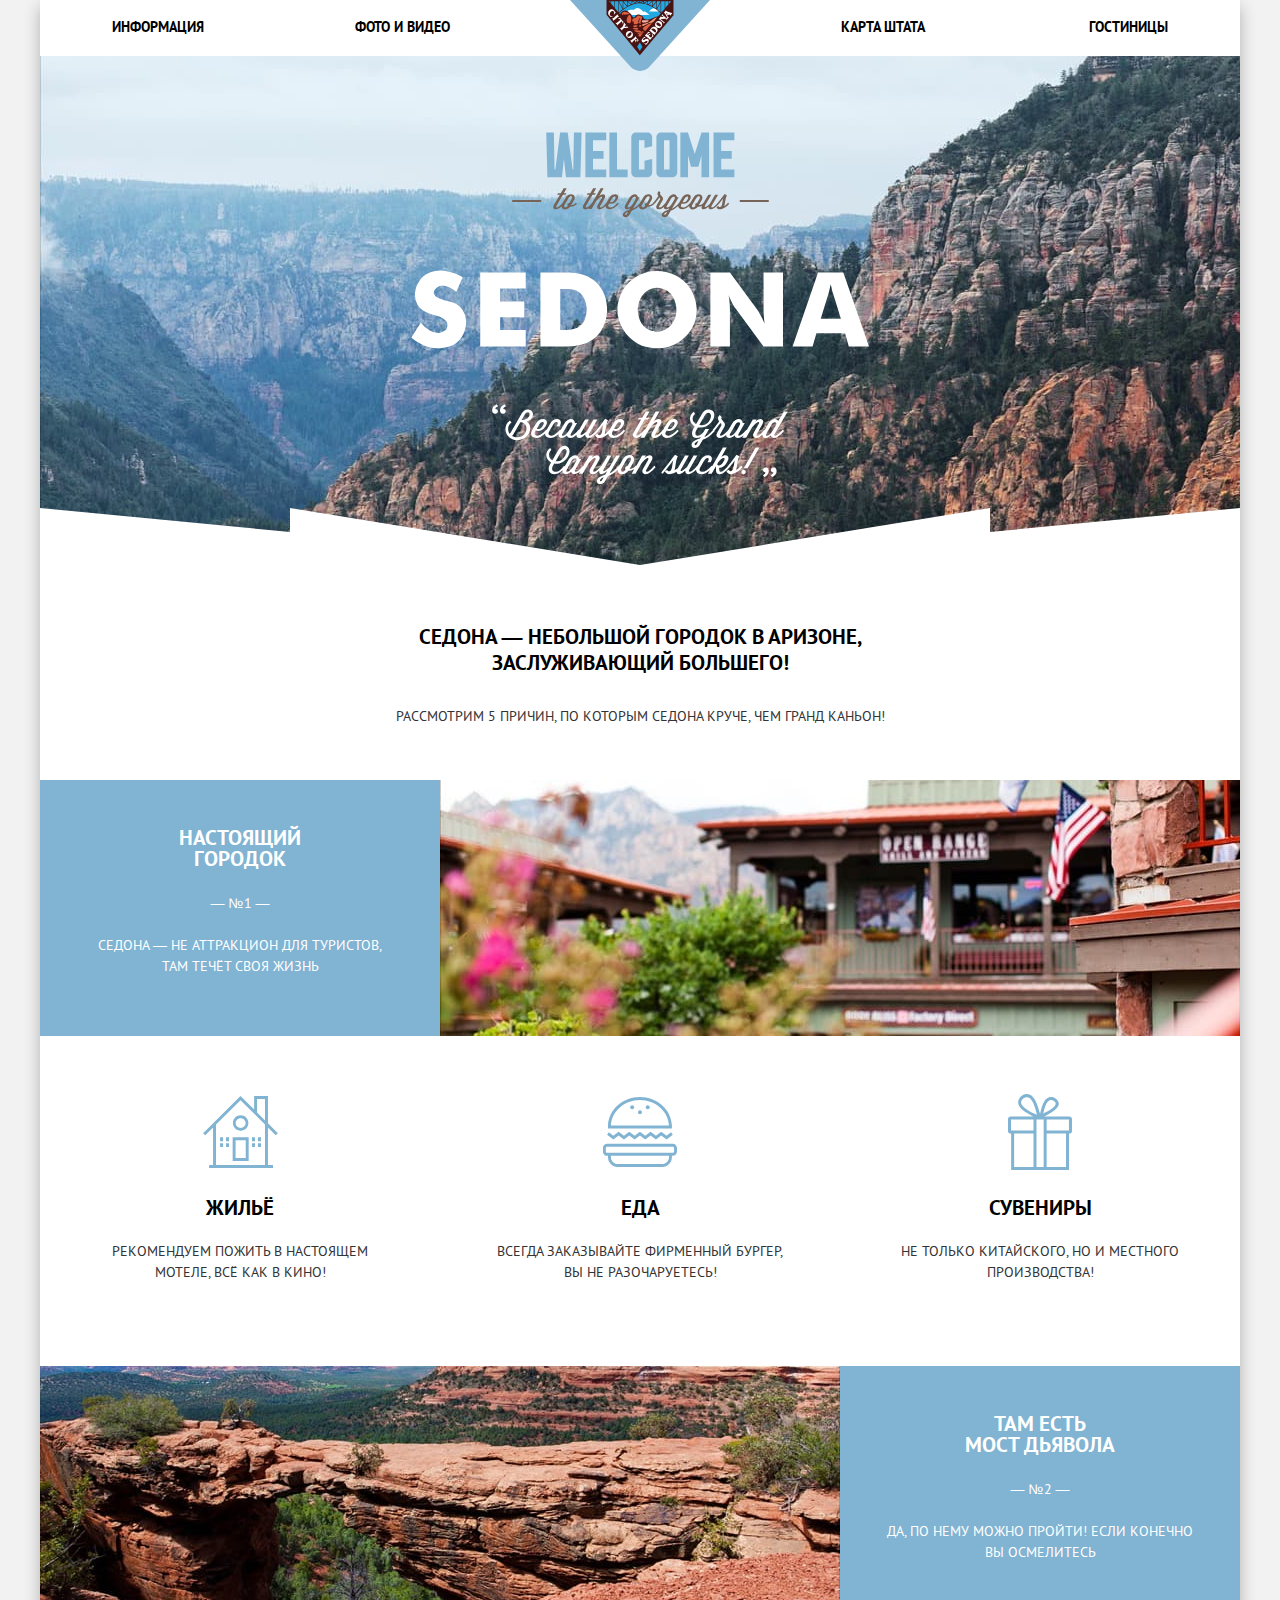
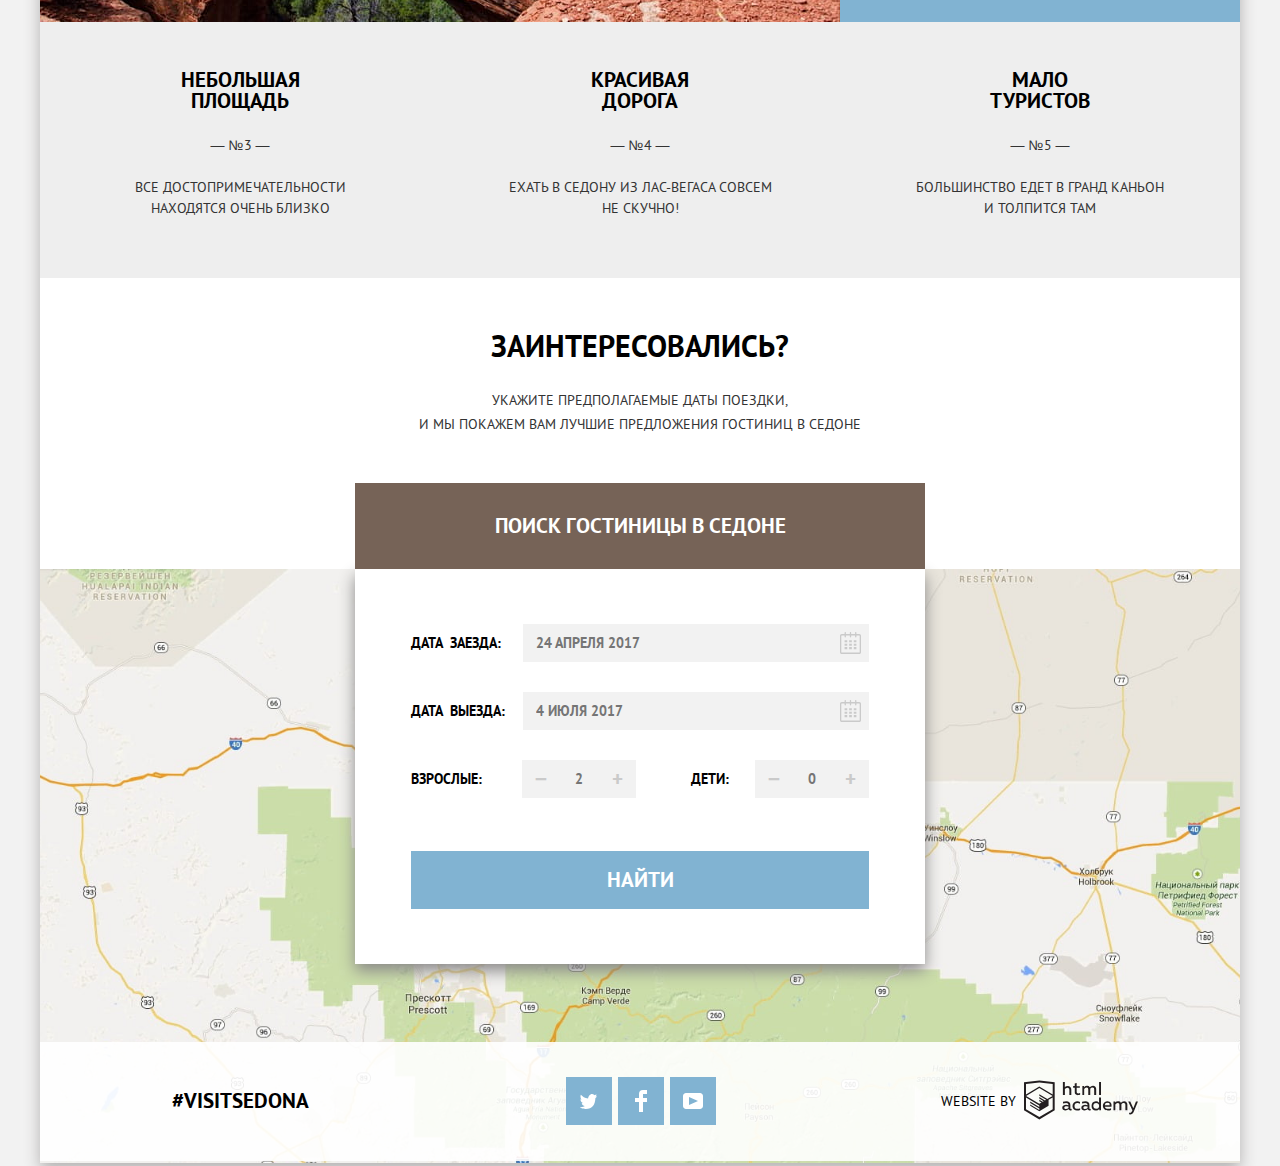
==== commit 955584df: "commit 29 - Исправлены ошибки скрипта" ====
--- a/index.html
+++ b/index.html
@@ -132,84 +132,83 @@
           <p class="hotel-searching__description">
             Укажите предполагаемые даты поездки,<br>и мы покажем вам лучшие предложения гостиниц в Cедоне
           </p>
-          <button class="button hotel-searching__button" type="button">Поиск
-            гостиницы в седоне</button>
+          <div class="button-wrapper">
+            <button class="button hotel-searching__button" type="button">Поиск гостиницы в седоне</button>
+            <div class="modal modal-searching">
+              <h4 class="visually-hidden">Форма поиска гостиницы</h4>
+              <form class="search-form" action="#" method="get">
+                <fieldset class="search-form__date date-set">
+                  <legend class="visually-hidden">Выберете даты пребывания</legend>
+                  <ul class="date-set__list">
+                    <li class="date-set__item">
+                      <label class="date-set__label" for="arrival-date">Дата&nbsp;&nbsp;заезда:</label>
+                      <input class="date-set__input" id="arrival-date" name="arrival-date" type="text"
+                             placeholder="24 апреля 2017">
+                      <button class="button date-set__button" type="button" aria-label="Выбрать дату заезда">
+                        <svg xmlns="http://www.w3.org/2000/svg" width="21" height="22" viewbox="0 0 21 22">
+                          <path
+                                d="M19.251 2.025h-2.845V.648c0-.381-.294-.689-.656-.689-.363 0-.656.308-.656.689v1.377h-3.938V.648c0-.381-.294-.689-.655-.689-.363 0-.657.308-.657.689v1.377H5.906V.648c0-.381-.294-.689-.656-.689-.363 0-.657.308-.657.689v1.377H1.75C.784 2.025 0 2.847 0 3.862v16.302C0 21.179.784 22 1.75 22h17.501c.966 0 1.749-.821 1.749-1.836V3.862c0-1.015-.783-1.837-1.749-1.837zm.437 18.139a.448.448 0 0 1-.437.459H1.75a.45.45 0 0 1-.438-.459V3.862a.45.45 0 0 1 .438-.459h2.844v1.378c0 .381.294.689.657.689.362 0 .656-.308.656-.689V3.403h3.938v1.378c0 .381.294.689.657.689.361 0 .655-.308.655-.689V3.403h3.938v1.378c0 .381.293.689.656.689.362 0 .656-.308.656-.689V3.403h2.845c.241 0 .437.206.437.459v16.302z" />
+                          <path
+                                d="M4.594 8.225h2.625v2.066H4.594zM4.594 11.668h2.625v2.067H4.594zM4.594 15.112h2.625v2.066H4.594zM9.188 15.112h2.625v2.066H9.188zM9.188 11.668h2.625v2.067H9.188zM9.188 8.225h2.625v2.066H9.188zM13.781 15.112h2.625v2.066h-2.625zM13.781 11.668h2.625v2.067h-2.625zM13.781 8.225h2.625v2.066h-2.625z" />
+                        </svg>
+                      </button>
+                    </li>
+                    <li class="date-set__item">
+                      <label class="date-set__label" for="departure-date">
+                        Дата&nbsp;&nbsp;выезда:</label>
+                      <input class="date-set__input" id="departure-date" name="departure-date" type="text"
+                             placeholder="4 июля 2017">
+                      <button class="button date-set__button" type="button" aria-label="Выбрать дату выезда">
+                        <svg xmlns="http://www.w3.org/2000/svg" width="21" height="22" viewbox="0 0 21 22">
+                          <path
+                                d="M19.251 2.025h-2.845V.648c0-.381-.294-.689-.656-.689-.363 0-.656.308-.656.689v1.377h-3.938V.648c0-.381-.294-.689-.655-.689-.363 0-.657.308-.657.689v1.377H5.906V.648c0-.381-.294-.689-.656-.689-.363 0-.657.308-.657.689v1.377H1.75C.784 2.025 0 2.847 0 3.862v16.302C0 21.179.784 22 1.75 22h17.501c.966 0 1.749-.821 1.749-1.836V3.862c0-1.015-.783-1.837-1.749-1.837zm.437 18.139a.448.448 0 0 1-.437.459H1.75a.45.45 0 0 1-.438-.459V3.862a.45.45 0 0 1 .438-.459h2.844v1.378c0 .381.294.689.657.689.362 0 .656-.308.656-.689V3.403h3.938v1.378c0 .381.294.689.657.689.361 0 .655-.308.655-.689V3.403h3.938v1.378c0 .381.293.689.656.689.362 0 .656-.308.656-.689V3.403h2.845c.241 0 .437.206.437.459v16.302z" />
+                          <path
+                                d="M4.594 8.225h2.625v2.066H4.594zM4.594 11.668h2.625v2.067H4.594zM4.594 15.112h2.625v2.066H4.594zM9.188 15.112h2.625v2.066H9.188zM9.188 11.668h2.625v2.067H9.188zM9.188 8.225h2.625v2.066H9.188zM13.781 15.112h2.625v2.066h-2.625zM13.781 11.668h2.625v2.067h-2.625zM13.781 8.225h2.625v2.066h-2.625z" />
+                        </svg>
+                      </button>
+                    </li>
+                  </ul>
+                </fieldset>
+
+                <fieldset class="search-form__age age-set">
+                  <legend class="visually-hidden">Состав группы</legend>
+                  <ul class="age-set__list">
+                    <li class="age-set__item">
+                      <label class="age-set__label" for="adults">Взрослые:</label>
+                      <button class="button age-set__button" type="button" aria-label="Уменьшить количество взрослых">
+                        &minus;
+                      </button>
+                      <input class="age-set__input" id="adults" name="adults" type="text" placeholder="2">
+                      <button class="button age-set__button" type="button" aria-label="Увеличить количество взрослых">
+                        &plus;
+                      </button>
+                    </li>
+
+                    <li class="age-set__item">
+                      <label class="age-set__label" for="kids">Дети:</label>
+                      <button class="button age-set__button" type="button" aria-label="Уменьшить количество детей">
+                        &minus;
+                      </button>
+                      <input class="age-set__input" id="kids" name="kids" type="text" placeholder="0">
+                      <button class="button age-set__button" type="button" aria-label="Увеличить количество детей">
+                        &plus;
+                      </button>
+                    </li>
+                  </ul>
+                </fieldset>
+                <button class="button search-form__button" type="submit">Найти</button>
+              </form>
+            </div>
+          </div>
         </section>
 
         <section class="map">
-          <div class="modal modal-searching">
-            <h4 class="visually-hidden">Форма поиска гостиницы</h4>
-            <form class="search-form" action="#" method="get">
-              <fieldset class="search-form__date date-set">
-                <legend class="visually-hidden">Выберете даты пребывания</legend>
-                <ul class="date-set__list">
-                  <li class="date-set__item">
-                    <label class="date-set__label" for="arrival-date">Дата&nbsp;&nbsp;заезда:</label>
-                    <input class="date-set__input" id="arrival-date" name="arrival-date" type="text"
-                           placeholder="24 апреля 2017">
-                    <button class="button date-set__button" type="button" aria-label="Выбрать дату заезда">
-                      <svg xmlns="http://www.w3.org/2000/svg" width="21" height="22" viewbox="0 0 21 22">
-                        <path
-                              d="M19.251 2.025h-2.845V.648c0-.381-.294-.689-.656-.689-.363 0-.656.308-.656.689v1.377h-3.938V.648c0-.381-.294-.689-.655-.689-.363 0-.657.308-.657.689v1.377H5.906V.648c0-.381-.294-.689-.656-.689-.363 0-.657.308-.657.689v1.377H1.75C.784 2.025 0 2.847 0 3.862v16.302C0 21.179.784 22 1.75 22h17.501c.966 0 1.749-.821 1.749-1.836V3.862c0-1.015-.783-1.837-1.749-1.837zm.437 18.139a.448.448 0 0 1-.437.459H1.75a.45.45 0 0 1-.438-.459V3.862a.45.45 0 0 1 .438-.459h2.844v1.378c0 .381.294.689.657.689.362 0 .656-.308.656-.689V3.403h3.938v1.378c0 .381.294.689.657.689.361 0 .655-.308.655-.689V3.403h3.938v1.378c0 .381.293.689.656.689.362 0 .656-.308.656-.689V3.403h2.845c.241 0 .437.206.437.459v16.302z" />
-                        <path
-                              d="M4.594 8.225h2.625v2.066H4.594zM4.594 11.668h2.625v2.067H4.594zM4.594 15.112h2.625v2.066H4.594zM9.188 15.112h2.625v2.066H9.188zM9.188 11.668h2.625v2.067H9.188zM9.188 8.225h2.625v2.066H9.188zM13.781 15.112h2.625v2.066h-2.625zM13.781 11.668h2.625v2.067h-2.625zM13.781 8.225h2.625v2.066h-2.625z" />
-                      </svg>
-                    </button>
-                  </li>
-                  <li class="date-set__item">
-                    <label class="date-set__label" for="departure-date">
-                      Дата&nbsp;&nbsp;выезда:</label>
-                    <input class="date-set__input" id="departure-date" name="departure-date" type="text"
-                           placeholder="4 июля 2017">
-                    <button class="button date-set__button" type="button" aria-label="Выбрать дату выезда">
-                      <svg xmlns="http://www.w3.org/2000/svg" width="21" height="22" viewbox="0 0 21 22">
-                        <path
-                              d="M19.251 2.025h-2.845V.648c0-.381-.294-.689-.656-.689-.363 0-.656.308-.656.689v1.377h-3.938V.648c0-.381-.294-.689-.655-.689-.363 0-.657.308-.657.689v1.377H5.906V.648c0-.381-.294-.689-.656-.689-.363 0-.657.308-.657.689v1.377H1.75C.784 2.025 0 2.847 0 3.862v16.302C0 21.179.784 22 1.75 22h17.501c.966 0 1.749-.821 1.749-1.836V3.862c0-1.015-.783-1.837-1.749-1.837zm.437 18.139a.448.448 0 0 1-.437.459H1.75a.45.45 0 0 1-.438-.459V3.862a.45.45 0 0 1 .438-.459h2.844v1.378c0 .381.294.689.657.689.362 0 .656-.308.656-.689V3.403h3.938v1.378c0 .381.294.689.657.689.361 0 .655-.308.655-.689V3.403h3.938v1.378c0 .381.293.689.656.689.362 0 .656-.308.656-.689V3.403h2.845c.241 0 .437.206.437.459v16.302z" />
-                        <path
-                              d="M4.594 8.225h2.625v2.066H4.594zM4.594 11.668h2.625v2.067H4.594zM4.594 15.112h2.625v2.066H4.594zM9.188 15.112h2.625v2.066H9.188zM9.188 11.668h2.625v2.067H9.188zM9.188 8.225h2.625v2.066H9.188zM13.781 15.112h2.625v2.066h-2.625zM13.781 11.668h2.625v2.067h-2.625zM13.781 8.225h2.625v2.066h-2.625z" />
-                      </svg>
-                    </button>
-                  </li>
-                </ul>
-              </fieldset>
-
-              <fieldset class="search-form__age age-set">
-                <legend class="visually-hidden">Состав группы</legend>
-                <ul class="age-set__list">
-                  <li class="age-set__item">
-                    <label class="age-set__label" for="adults">Взрослые:</label>
-                    <button class="button age-set__button" type="button" aria-label="Уменьшить количество взрослых">
-                      &minus;
-                    </button>
-                    <input class="age-set__input" id="adults" name="adults" type="text" placeholder="2">
-                    <button class="button age-set__button" type="button" aria-label="Увеличить количество взрослых">
-                      &plus;
-                    </button>
-                  </li>
-
-                  <li class="age-set__item">
-                    <label class="age-set__label" for="kids">Дети:</label>
-                    <button class="button age-set__button" type="button" aria-label="Уменьшить количество детей">
-                      &minus;
-                    </button>
-                    <input class="age-set__input" id="kids" name="kids" type="text" placeholder="0">
-                    <button class="button age-set__button" type="button" aria-label="Увеличить количество детей">
-                      &plus;
-                    </button>
-                  </li>
-                </ul>
-              </fieldset>
-              <button class="button search-form__button" type="submit">Найти</button>
-            </form>
-          </div>
-
           <h2 class="visually-hidden">Как до нас добраться - карта</h2>
           <iframe src="https://www.google.com/maps/embed?pb=!1m18!1m12!1m3!1d52383.88675247714!2d-111.82826976523438!3d34.856405173831185!2m3!1f0!2f0!3f0!3m2!1i1024!2i768!4f13.1!3m3!1m2!1s0x872da132f942b00d%3A0x5548c523fa6c8efd!2z0KHQtdC00L7QvdCwLCDQkNGA0LjQt9C-0L3QsCA4NjMzNiwg0KHQqNCQ!5e0!3m2!1sru!2sru!4v1570713630066!5m2!1sru!2sru"
                   width="1200" height="594" style="border: 0;" allowfullscreen=""></iframe>
           <!-- frameborder="0" -->
         </section>
       </main>
-
       <div class="footer-wrapper">
         <footer class="main-footer container">
           <div class="main-footer__link link">
@@ -248,7 +247,6 @@
         </footer>
       </div>
     </div>
-
     <!-- <script src="js/modal-searching.js"></script> -->
     <script src="js/modal-searching.min.js"></script>
 
--- a/css/style.min.css
+++ b/css/style.min.css
@@ -1 +1 @@
-@-webkit-keyframes roll-in{0%{left:-3000px}60%{left:30px}65%{left:-20px}70%{left:20px}75%{left:-10px}80%{left:10px}85%{left:-5px}90%{left:5px}95%{left:-2px}to{left:0}}@keyframes roll-in{0%{left:-3000px}60%{left:30px}65%{left:-20px}70%{left:20px}75%{left:-10px}80%{left:10px}85%{left:-5px}90%{left:5px}95%{left:-2px}to{left:0}}@-webkit-keyframes shake{0%,to{-webkit-transform:skewX(0);transform:skewX(0)}10%,30%,50%,70%,90%{-webkit-transform:skewX(2deg);transform:skewX(2deg)}20%,40%,60%,80%{-webkit-transform:skewX(-2deg);transform:skewX(-2deg)}}@keyframes shake{0%,to{-webkit-transform:skewX(0);transform:skewX(0)}10%,30%,50%,70%,90%{-webkit-transform:skewX(2deg);transform:skewX(2deg)}20%,40%,60%,80%{-webkit-transform:skewX(-2deg);transform:skewX(-2deg)}}@font-face{font-family:"PT Sans";font-style:normal;font-weight:400;src:local("PT Sans"),local("PTSans-Regular"),url(../fonts/ptsans.woff2) format("woff2"),url(../fonts/ptsans.woff) format("woff")}@font-face{font-family:"PT Sans";font-style:normal;font-weight:700;src:local("PT Sans Bold"),local("PTSans-Bold"),url(../fonts/ptsansbold.woff2) format("woff2"),url(../fonts/ptsansbold.woff) format("woff")}html{-webkit-box-sizing:border-box;box-sizing:border-box}.visually-hidden{position:absolute;white-space:nowrap;width:1px;height:1px;overflow:hidden;border:0;padding:0;clip:rect(0,0,0,0);-webkit-clip-path:inset(50%);clip-path:inset(50%);margin:-1px}*,::after,::before{-webkit-box-sizing:inherit;box-sizing:inherit}.button,body{margin:0;padding:0;text-transform:uppercase}body{overflow:auto;font-family:"PT Sans","Arial",sans-serif;background:#f2f2f2;font-weight:400;color:#000}img{max-width:100%;height:auto}a{text-decoration:none}.button{font-size:21px;line-height:26px;font-weight:700;color:#fff;border:0;outline:0}.button:hover{cursor:pointer;outline:0}.wrapper{margin:0 auto;width:1200px;background-color:#fff;-webkit-box-shadow:0 7px 15px #b3b1b1;box-shadow:0 7px 15px #b3b1b1}.main-navigation{position:relative;background:#fff}.navigation{display:-webkit-box;display:-ms-flexbox;display:flex;-ms-flex-wrap:wrap;flex-wrap:wrap;margin:0;padding:19px 72px 0;list-style:none}.navigation__item{padding-bottom:21px;width:20%;font-size:14px;line-height:16px;font-weight:700}.navigation__item:nth-of-type(2){margin-right:20%;padding-left:32px}.navigation__item:nth-of-type(n+3){text-align:right}.navigation__item:nth-of-type(3){text-align:right;padding-right:32px}.navigation__item a{padding:0;margin:0;font:inherit;color:inherit;line-height:inherit}.navigation__item a:focus,.navigation__item a:hover{color:#81b3d2;outline:0}.navigation__item a:active{color:rgba(0,0,0,.3)}.navigation__item--current a{color:#766357}.main-header__banner{position:relative;display:-webkit-box;display:-ms-flexbox;display:flex;-webkit-box-pack:center;-ms-flex-pack:center;justify-content:center;padding-top:76px;padding-bottom:80px;width:1200px;background:#81b3d2;background-image:url(../img/sedona-banner_bg.jpg);background-position:center -83px;background-repeat:no-repeat;background-size:cover}.main-header__banner::after{content:"";position:absolute;background-image:url(../img/intro-mask.svg);background-size:cover;background-position:center;width:1200px;height:59px;bottom:-2px;left:0;-webkit-filter:drop-shadow(0 1px 0 #fff);filter:drop-shadow(0 1px 0 #fff)}.main-header__banner img{width:459px;height:353px}.main-header__logo{position:absolute;z-index:1;top:0;left:0;right:0;margin:auto;outline:0}.main-header__logo,.main-header__logo img{width:140px;height:71px}.main-header__logo:focus,.main-header__logo:hover{cursor:default;outline:0}.inner-page .main-header__logo:focus,.inner-page .main-header__logo:hover{-webkit-filter:drop-shadow(0 6px 10px #3f9cd6);filter:drop-shadow(0 6px 10px #3f9cd6);cursor:pointer;outline:0}.inner-page .main-header__logo:active{-webkit-filter:drop-shadow(0 3px 5px #316888);filter:drop-shadow(0 3px 5px #316888)}.advantages{display:-webkit-box;display:-ms-flexbox;display:flex;-webkit-box-orient:vertical;-webkit-box-direction:normal;-ms-flex-direction:column;flex-direction:column;-webkit-box-align:center;-ms-flex-align:center;align-items:center}.advantages-intro{width:500px;padding-top:59px;line-height:26px;text-align:center}.advantages-intro__slogan{margin:0 0 27px;padding:0;font-size:21px;font-weight:700}.advantages-intro__consideration{margin:0 0 51px;padding:0;font-size:14px;font-weight:400;color:#333}.advantages__item{display:-webkit-box;display:-ms-flexbox;display:flex;-webkit-box-pack:justify;-ms-flex-pack:justify;justify-content:space-between;-webkit-box-align:start;-ms-flex-align:start;align-items:flex-start;width:100%;color:#fff}.advantages__item img{width:800px;height:256px}.advantages__item-description{-ms-flex-item-align:stretch;-ms-grid-row-align:stretch;align-self:stretch;margin:0;padding:47px 0 0;-webkit-box-flex:1;-ms-flex-positive:1;flex-grow:1;text-align:center;line-height:21px;background-color:#81b3d2}.advantages__title{margin:0 0 24px;padding:0 120px;font-size:21px;font-weight:700;color:inherit}.advantages__num{display:block;margin:0 0 21px;padding:0}.advantages__text{margin:0 0 59px;padding:0 45px}.advantages__num,.advantages__text{font-size:14px;font-weight:400;color:inherit}.advantages__list,.attraction__list{display:-webkit-box;display:-ms-flexbox;display:flex;-ms-flex-wrap:wrap;flex-wrap:wrap;margin:0;padding:0;list-style:none;background-color:#eee}.advantages__list .advantages__num,.advantages__list .advantages__text{color:#333}.advantages__list .advantages__item-description{width:400px;background-color:inherit}.attraction__list{-webkit-box-align:start;-ms-flex-align:start;align-items:flex-start;background-color:#fff}.attraction__item{margin:0;padding:140px 0 0;width:400px;line-height:21px;text-align:center}.attraction__title{position:relative;margin-bottom:23px;padding:0 50px;font-weight:700;font-size:21px;color:#000}.attraction__title::before{content:"";position:absolute;bottom:48px;left:0;right:0;margin:0 auto;width:76px;height:76px;background-repeat:no-repeat;background-position:center center}.attraction__icon-house::before{background-image:url(../img/icon-1.svg);background-size:75px 72px}.attraction__icon-meal::before{background-image:url(../img/icon-2.svg);background-size:74px 70px}.attraction__icon-gift::before{background-image:url(../img/icon-3.svg);background-size:64px 76px}.attraction__description{margin:0 0 83px;padding:0 50px;font-size:14px;font-weight:400;color:#333}.hotel-searching{padding-top:50px;padding-right:316px;padding-left:316px;text-align:center;background-color:#fff}.hotel-searching__title{margin:0 0 24px;padding:0;font-size:30px;line-height:36px;font-weight:700}.hotel-searching__description{margin:0 0 47px;padding:0 60px;font-size:14px;line-height:24px;font-weight:400;color:#333}.hotel-searching__button{width:100%;margin:0;padding:30px 0;background-color:#766357}.hotel-searching__button:focus,.hotel-searching__button:hover{background-color:#604e43;cursor:pointer;outline:0}.hotel-searching__button:active{background-color:#503e33;color:rgba(255,255,255,.3)}.map{position:relative;background-color:#eee;background-image:url(../img/map.jpg);background-size:cover;background-repeat:no-repeat;background-position:center center;width:100%;height:594px}.modal-searching{display:none;position:absolute;top:0;left:0;right:0;margin:auto;padding:55px 56px;width:570px;background-color:#fff;-webkit-box-shadow:0 7px 15px #b3b1b1;box-shadow:0 7px 15px #b3b1b1}.modal-show{display:block;-webkit-animation:roll-in .8s;animation:roll-in .8s;left:0}.modal-hide{display:block;left:-3000px;-webkit-transition:.8s;-o-transition:.8s;transition:.8s}.modal-error{-webkit-animation-name:shake;animation-name:shake;-webkit-animation-duration:.4s;animation-duration:.4s}.search-form{display:-webkit-box;display:-ms-flexbox;display:flex;-webkit-box-orient:vertical;-webkit-box-direction:normal;-ms-flex-direction:column;flex-direction:column;font-size:14px;line-height:26px;font-weight:700;background-color:#fff}.age-set,.date-set{margin:0;padding:0;border:0}.date-set__list{margin:0}.age-set__list,.date-set__list{display:-webkit-box;display:-ms-flexbox;display:flex;padding:0;list-style:none}.date-set__list{-webkit-box-orient:vertical;-webkit-box-direction:normal;-ms-flex-direction:column;flex-direction:column}.date-set__item{display:-webkit-box;display:-ms-flexbox;display:flex;-webkit-box-pack:justify;-ms-flex-pack:justify;justify-content:space-between;-webkit-box-align:center;-ms-flex-align:center;align-items:center;margin-bottom:30px}.age-set__list{-webkit-box-orient:horizontal;-webkit-box-direction:normal;-ms-flex-direction:row;flex-direction:row;margin:0 0 23px}.age-set__item{display:-webkit-box;display:-ms-flexbox;display:flex;-webkit-box-align:center;-ms-flex-align:center;align-items:center;-ms-flex-preferred-size:50%;flex-basis:50%;margin-bottom:30px}.age-set__item:first-of-type{padding-right:4px}.age-set__item:last-of-type{padding-left:51px}.age-set__input,.date-set__input{background-color:#f2f2f2;padding:0;border:2px solid #f2f2f2}.age-set__label{margin-right:auto}.age-set__input,.date-set__input{height:38px;font-size:14px;line-height:26px;font-weight:700;text-transform:uppercase;color:#000}.date-set__input{margin-left:auto;padding-left:11px;width:308px}.age-set__input{text-align:center;width:38px}.age-set__input:hover,.date-set__input:hover{background-color:#ebebeb;border:2px solid #ebebeb;outline:0}.age-set__input:focus,.date-set__input:focus{background-color:#fff;outline:0;border:2px solid #e5e5e5}.age-set__button,.date-set__button{margin:0;width:38px;height:38px;background-color:#f2f2f2;border:2px solid #f2f2f2;outline:0}.age-set__button{padding:0}.date-set__button{padding:5px 0 0}.age-set__button:hover,.date-set__button:hover{background-color:#ebebeb;border:2px solid #ebebeb;outline:0}.date-set__button:focus{outline:0}.age-set__button:focus,.date-set__button:focus{border:2px solid #e5e5e5}.date-set__button path,.direction__item path{fill:#cacaca}.date-set__button:focus path,.date-set__button:hover path{fill:#000;outline:0}.date-set__button:active path{fill:#81b3d2}.age-set__button{color:#cacaca}.age-set__button:focus,.age-set__button:hover{color:#000;outline:0}.age-set__button:active{color:#81b3d2}.search-form__button{padding:16px 30px;background-color:#81b3d2}.search-form__button:focus,.search-form__button:hover{background-color:#669ec0;cursor:pointer;outline:0}.search-form__button:active{background-color:#5496bd;color:rgba(255,255,255,.3)}.footer-wrapper{position:relative}.main-footer{position:absolute;bottom:2px;display:-webkit-box;display:-ms-flexbox;display:flex;-webkit-box-orient:horizontal;-webkit-box-direction:normal;-ms-flex-direction:row;flex-direction:row;-ms-flex-pack:distribute;justify-content:space-around;-webkit-box-align:center;-ms-flex-align:center;align-items:center;margin:0;padding:28px 0;width:100%;text-align:center;background-color:rgba(255,255,255,.9)}.inner-page .main-footer{position:static;border-top:2px solid rgba(229,229,229,.76);background-color:#fff}.social{margin:0;padding:0;list-style:none}.main-footer__copyright,.main-footer__link,.main-footer__social{width:33.3333%;display:-webkit-box;display:-ms-flexbox;display:flex;-webkit-box-pack:center;-ms-flex-pack:center;justify-content:center;-webkit-box-align:center;-ms-flex-align:center;align-items:center;-ms-flex-wrap:wrap;flex-wrap:wrap;-ms-flex-preferred-size:33.33333%;flex-basis:33.33333%;margin:0 20px}.main-footer__social{margin-left:15px}.main-footer__copyright,.main-footer__link{-webkit-box-orient:vertical;-webkit-box-direction:normal;-ms-flex-direction:column;flex-direction:column}.link__item,.social__item{margin-top:5px;margin-bottom:5px}.social__item{margin-left:6px}.link__item{font-size:21px;font-weight:700;line-height:26px;outline:0;color:#000}.link__item:focus,.link__item:hover{text-decoration:underline;color:#81b3d2;outline:0}.link__item:active{text-decoration:none;color:#bdbbbc}.social__button{position:relative;display:block;width:46px;height:48px;background-color:#81b3d2;outline:0}.social__button::after{content:"";position:absolute;width:46px;height:48px;top:0;left:0;background-repeat:no-repeat;background-position:center center}.social__button--twt-icon::after{background-image:url(../img/twitter.svg)}.social__button--fb-icon::after{background-image:url(../img/facebook.svg)}.social__button--yt-icon::after{background-image:url(../img/youtube.svg)}.social__button:active::after{opacity:.3}.social__button:focus,.social__button:hover{background-color:#669ec0;outline:0}.social__button:active{background-color:#5496bd;outline:0}.copyright__item{display:-webkit-box;display:-ms-flexbox;display:flex;-webkit-box-pack:center;-ms-flex-pack:center;justify-content:center;-webkit-box-align:center;-ms-flex-align:center;align-items:center;padding:0;margin:10px 0}.copyright__title{margin:0;padding:0 8px 0 0;font-size:14px;line-height:26px;font-weight:400}.copyright__link{margin:0;padding:0;vertical-align:middle;outline:0}.copyright__link:focus path,.copyright__link:hover path{fill:#81b3d2;outline:0}.copyright__link:active path{fill:#bdbbbc;outline:0}.copyright__img{margin:0;padding:0}.section-filter{background-color:#3d729c;background-image:url(../img/section-filter_bg.jpg);background-position:center;background-repeat:no-repeat;background-size:cover}.selection-form{display:-webkit-box;display:-ms-flexbox;display:flex;-webkit-box-pack:justify;-ms-flex-pack:justify;justify-content:space-between;-webkit-box-align:stretch;-ms-flex-align:stretch;align-items:stretch;-ms-flex-wrap:wrap;flex-wrap:wrap;padding-top:26px;padding-bottom:15px}.selection-form__set{margin:0;padding:0 10px;border:0}.selection-form__set:nth-of-type(1){padding:0 10px;margin-left:57px}.selection-form__set:nth-of-type(2){margin-left:93px}.selection-form__list{margin:0;padding:0;list-style:none}.selection-form__title{margin-bottom:17px;padding-left:5px;font-size:16px;line-height:21px;font-weight:700;color:#fff}.check-label{font-size:14px;line-height:21px;font-weight:400;color:#fff}.checkbox-indicator{display:inline-block;vertical-align:middle;width:36px;height:36px;margin-right:6px;background-image:url(../img/checkbox-off.svg);background-position:5px center;background-repeat:no-repeat}.selection-form__item input:checked+.checkbox-indicator{background-image:url(../img/checkbox-on.svg)}.selection-form__item input:disabled+.checkbox-indicator{background-image:url(../img/checkbox-disabled-off.svg)}.selection-form__item input:checked:disabled+.checkbox-indicator{background-image:url(../img/checkbox-disabled-on.svg)}.check-label:focus,.check-label:hover{cursor:inherit;color:#000}.check-label input[type=checkbox]:focus+.checkbox-indicator{border-color:#663d15;outline:thin dotted;-webkit-box-shadow:0 0 0 2px rgba(255,255,255,.74);box-shadow:0 0 0 2px rgba(255,255,255,.74)}.selection-form__item{height:30px;margin-bottom:16px;cursor:pointer}.range-set{width:338px;margin-left:auto;margin-right:62px}.range-set__title{padding-left:0;margin-bottom:10px}.price-controls{position:relative;display:-webkit-box;display:-ms-flexbox;display:flex;-webkit-box-align:center;-ms-flex-align:center;align-items:center;height:36px;margin-bottom:20px;line-height:18px;font-size:0;border:2px solid #fff;border-radius:2px}.price-controls::after{content:"";position:absolute;top:50%;left:50%;width:2px;height:22px;background:#fff;-webkit-transform:translate(-50%,-50%);-ms-transform:translate(-50%,-50%);transform:translate(-50%,-50%)}.max-price,.min-price,.price-controls input{font-size:14px;line-height:inherit;font-weight:400;color:#fff}.price-controls input{width:50px;margin:0;padding:0 0 0 5px;background:0 0;outline:0;border:0}.max-price,.min-price{cursor:pointer}.min-price{padding-left:65px}.max-price{padding-left:81px}.range-controls{position:relative;margin-bottom:32px}.scale{height:2px;background:rgba(255,255,255,.3)}.bar{width:80%;height:2px;background:#fff}.range-toggle{position:absolute;top:-9px;width:20px;height:20px;background:#ababab;border:7px solid #fff;border-radius:50%;-webkit-box-shadow:0 2px 1px 0 rgba(0,1,1,.2);box-shadow:0 2px 1px 0 rgba(0,1,1,.2);cursor:pointer}.range-toggle:hover{width:22px;height:22px;top:-10px;border:7px solid #fff;outline:0}.range-toggle-min{left:0}.range-toggle-min:hover{left:-1px}.range-toggle-max{left:80%}.range-toggle-max:hover{left:79.8%}.selection-form__button{display:block;margin:0 auto;padding:6px 34px;font-size:14px;line-height:21px;font-weight:400;background-color:transparent;border:2px solid #fff}.selection-form__button:focus,.selection-form__button:hover{color:#000;outline:0;background-color:#fff;cursor:pointer}.selection-form__button:active{background-color:rgba(255,255,255,.3);color:rgba(0,0,0,.3)}.sorting,.sorting__head{display:-webkit-box;display:-ms-flexbox;display:flex;-webkit-box-align:center;-ms-flex-align:center;align-items:center}.sorting{-webkit-box-pack:justify;-ms-flex-pack:justify;justify-content:space-between;padding-top:30px;padding-bottom:30px}.sorting__head{margin-left:72px}.sorting__subtitle,.sorting__title{padding:0}.sorting__title{margin:0 47px 0 0;font-size:21px;line-height:26px;font-weight:700}.sorting__subtitle{margin:0 40px 0 0;font-size:12px;line-height:18px;font-weight:400}.sorting__list{display:-webkit-box;display:-ms-flexbox;display:flex;-webkit-box-align:center;-ms-flex-align:center;align-items:center;margin:0;padding:0;list-style:none}.sorting__item{margin-right:33px;font-size:12px;line-height:18px;font-weight:400;color:rgba(0,0,0,.3);border-bottom:1px dotted #81b3d2;outline:0}.sorting__item:focus,.sorting__item:hover{border-bottom:1px dotted #81b3d2;color:#81b3d2}.sorting__item:active{border-bottom:none;color:#000}.sorting__item--active,.sorting__item--active:active,.sorting__item--active:hover{border-bottom:none;color:#81b3d2}.direction__list{margin-left:auto;margin-right:66px}.direction__item{margin:6px;outline:0}.direction__item:focus path,.direction__item:hover path{fill:#000}.direction__item--active path,.direction__item:active path{fill:#81b3d2}.result-list{margin:0;padding:0;list-style:none}.result-list__item{display:-webkit-box;display:-ms-flexbox;display:flex;-ms-flex-wrap:wrap;flex-wrap:wrap;padding-top:24px;padding-bottom:29px;border-top:2px solid rgba(229,229,229,.76)}.result-list__item img{margin-left:72px;padding-top:5px;width:135px;height:95px}.shelter-description{margin-left:30px}.shelter-description__link{font-size:21px;line-height:26px;font-weight:700;color:#000;outline:0}.shelter-description__link:focus,.shelter-description__link:hover{color:#81b3d2}.shelter-description__link:active{color:rgba(0,0,0,.3)}.shelter-description__title{padding:0;margin:0 0 8px;font:inherit;color:inherit}.shelter-info{display:-webkit-box;display:-ms-flexbox;display:flex;padding:0;margin:0 0 17px}.shelter-info__price,.shelter-info__type{font-size:14px;line-height:21px;font-weight:400;color:#333;-ms-flex-preferred-size:50%;flex-basis:50%}.shelter-info__price{margin-left:-14px}.action-button__book,.action-button__details{padding:5px 17px;font-size:14px;line-height:21px;font-weight:700;color:#fff}.action-button__details{background-color:#81b3d2}.action-button__book{margin-left:1px;background-color:#766357}.action-button__details:focus,.action-button__details:hover{background-color:#669ec0}.action-button__details:active{background-color:#5496bd;color:rgba(255,255,255,.3)}.action-button__book:focus,.action-button__book:hover{background-color:#604e43}.action-button__book:active{background-color:#503e33;color:rgba(255,255,255,.3)}.shelter-rating,.shelter-rating__stars{display:-webkit-box;display:-ms-flexbox;display:flex}.shelter-rating{-webkit-box-orient:vertical;-webkit-box-direction:normal;-ms-flex-direction:column;flex-direction:column;margin-left:auto;margin-right:71px}.shelter-rating__stars{-webkit-box-pack:end;-ms-flex-pack:end;justify-content:flex-end;margin-bottom:45px}.shelter-rating__stars span{margin-top:2px;margin-left:4px;width:20px;height:20px;background-image:url(../img/star.svg);background-repeat:no-repeat;background-position:center center}.shelter-rating__text{display:inline-block;vertical-align:top;margin:0;padding:4px;width:112px;text-align:center;font-size:14px;line-height:21px;font-weight:400;color:#666;background-color:#f2f2f2}+@-webkit-keyframes unfolding{0%{top:-155px;-webkit-transform:scale(1,.2);transform:scale(1,.2);-webkit-box-shadow:none;box-shadow:none}50%{top:35px;-webkit-transform:scale(1,.2);transform:scale(1,.2)}to{top:86px;-webkit-transform:scale(1,1);transform:scale(1,1);-webkit-box-shadow:0 7px 15px #8a8989;box-shadow:0 10px 15px #c0bbbb}}@keyframes unfolding{0%{top:-155px;-webkit-transform:scale(1,.2);transform:scale(1,.2);-webkit-box-shadow:none;box-shadow:none}50%{top:35px;-webkit-transform:scale(1,.2);transform:scale(1,.2)}to{top:86px;-webkit-transform:scale(1,1);transform:scale(1,1);-webkit-box-shadow:0 7px 15px #8a8989;box-shadow:0 7px 15px #8a8989}}@-webkit-keyframes folding{0%{top:86px;-webkit-transform:scale(1,1);transform:scale(1,1);-webkit-box-shadow:0 7px 15px #8a8989;box-shadow:0 7px 15px #8a8989}50%{top:35px;-webkit-transform:scale(1,.2);transform:scale(1,.2)}to{top:-155px;-webkit-transform:scale(1,.2);transform:scale(1,.2);-webkit-box-shadow:none;box-shadow:none}}@keyframes folding{0%{top:86px;-webkit-transform:scale(1,1);transform:scale(1,1);-webkit-box-shadow:0 7px 15px #8a8989;box-shadow:0 7px 15px #8a8989}50%{top:35px;-webkit-transform:scale(1,.2);transform:scale(1,.2)}to{top:-155px;-webkit-transform:scale(1,.2);transform:scale(1,.2);-webkit-box-shadow:none;box-shadow:none}}@-webkit-keyframes shake{0%,to{-webkit-transform:skewX(0);transform:skewX(0)}10%,30%,50%,70%,90%{-webkit-transform:skewX(2deg);transform:skewX(2deg)}20%,40%,60%,80%{-webkit-transform:skewX(-2deg);transform:skewX(-2deg)}}@keyframes shake{0%,to{-webkit-transform:skewX(0);transform:skewX(0)}10%,30%,50%,70%,90%{-webkit-transform:skewX(2deg);transform:skewX(2deg)}20%,40%,60%,80%{-webkit-transform:skewX(-2deg);transform:skewX(-2deg)}}@font-face{font-family:"PT Sans";font-style:normal;font-weight:400;src:local("PT Sans"),local("PTSans-Regular"),url(../fonts/ptsans.woff2) format("woff2"),url(../fonts/ptsans.woff) format("woff")}@font-face{font-family:"PT Sans";font-style:normal;font-weight:700;src:local("PT Sans Bold"),local("PTSans-Bold"),url(../fonts/ptsansbold.woff2) format("woff2"),url(../fonts/ptsansbold.woff) format("woff")}html{-webkit-box-sizing:border-box;box-sizing:border-box}.visually-hidden{position:absolute;white-space:nowrap;width:1px;height:1px;overflow:hidden;border:0;padding:0;clip:rect(0,0,0,0);-webkit-clip-path:inset(50%);clip-path:inset(50%);margin:-1px}*,::after,::before{-webkit-box-sizing:inherit;box-sizing:inherit}.button,body{margin:0;padding:0;text-transform:uppercase}body{overflow:auto;font-family:"PT Sans","Arial",sans-serif;background:#f2f2f2;font-weight:400;color:#000}img{max-width:100%;height:auto}a{text-decoration:none}.button{font-size:21px;line-height:26px;font-weight:700;color:#fff;border:0;outline:0}.button:hover{cursor:pointer;outline:0}.wrapper{margin:0 auto;width:1200px;background-color:#fff;-webkit-box-shadow:0 7px 15px #b3b1b1;box-shadow:0 7px 15px #b3b1b1}.main-navigation{position:relative;background:#fff}.navigation{display:-webkit-box;display:-ms-flexbox;display:flex;-ms-flex-wrap:wrap;flex-wrap:wrap;margin:0;padding:19px 72px 0;list-style:none}.navigation__item{padding-bottom:21px;width:20%;font-size:14px;line-height:16px;font-weight:700}.navigation__item:nth-of-type(2){margin-right:20%;padding-left:32px}.navigation__item:nth-of-type(n+3){text-align:right}.navigation__item:nth-of-type(3){text-align:right;padding-right:32px}.navigation__item a{padding:0;margin:0;font:inherit;color:inherit;line-height:inherit}.navigation__item a:focus,.navigation__item a:hover{color:#81b3d2;outline:0}.navigation__item a:active{color:rgba(0,0,0,.3)}.navigation__item--current a{color:#766357}.main-header__banner{position:relative;display:-webkit-box;display:-ms-flexbox;display:flex;-webkit-box-pack:center;-ms-flex-pack:center;justify-content:center;padding-top:76px;padding-bottom:80px;width:1200px;background:#81b3d2;background-image:url(../img/sedona-banner_bg.jpg);background-position:center -83px;background-repeat:no-repeat;background-size:cover}.main-header__banner::after{content:"";position:absolute;background-image:url(../img/intro-mask.svg);background-size:cover;background-position:center;width:1200px;height:59px;bottom:-2px;left:0;-webkit-filter:drop-shadow(0 1px 0 #fff);filter:drop-shadow(0 1px 0 #fff)}.main-header__banner img{width:459px;height:353px}.main-header__logo{position:absolute;z-index:1;top:0;left:0;right:0;margin:auto;outline:0}.main-header__logo,.main-header__logo img{width:140px;height:71px}.main-header__logo:focus,.main-header__logo:hover{cursor:default;outline:0}.inner-page .main-header__logo:focus,.inner-page .main-header__logo:hover{-webkit-filter:drop-shadow(0 6px 10px #3f9cd6);filter:drop-shadow(0 6px 10px #3f9cd6);cursor:pointer;outline:0}.inner-page .main-header__logo:active{-webkit-filter:drop-shadow(0 3px 5px #316888);filter:drop-shadow(0 3px 5px #316888)}.advantages{display:-webkit-box;display:-ms-flexbox;display:flex;-webkit-box-orient:vertical;-webkit-box-direction:normal;-ms-flex-direction:column;flex-direction:column;-webkit-box-align:center;-ms-flex-align:center;align-items:center}.advantages-intro{width:500px;padding-top:59px;line-height:26px;text-align:center}.advantages-intro__slogan{margin:0 0 27px;padding:0;font-size:21px;font-weight:700}.advantages-intro__consideration{margin:0 0 51px;padding:0;font-size:14px;font-weight:400;color:#333}.advantages__item{display:-webkit-box;display:-ms-flexbox;display:flex;-webkit-box-pack:justify;-ms-flex-pack:justify;justify-content:space-between;-webkit-box-align:start;-ms-flex-align:start;align-items:flex-start;width:100%;color:#fff}.advantages__item img{width:800px;height:256px}.advantages__item-description{-ms-flex-item-align:stretch;-ms-grid-row-align:stretch;align-self:stretch;margin:0;padding:47px 0 0;-webkit-box-flex:1;-ms-flex-positive:1;flex-grow:1;text-align:center;line-height:21px;background-color:#81b3d2}.advantages__title{margin:0 0 24px;padding:0 120px;font-size:21px;font-weight:700;color:inherit}.advantages__num{display:block;margin:0 0 21px;padding:0}.advantages__text{margin:0 0 59px;padding:0 45px}.advantages__num,.advantages__text{font-size:14px;font-weight:400;color:inherit}.advantages__list,.attraction__list{display:-webkit-box;display:-ms-flexbox;display:flex;-ms-flex-wrap:wrap;flex-wrap:wrap;margin:0;padding:0;list-style:none;background-color:#eee}.advantages__list .advantages__num,.advantages__list .advantages__text{color:#333}.advantages__list .advantages__item-description{width:400px;background-color:inherit}.attraction__list{-webkit-box-align:start;-ms-flex-align:start;align-items:flex-start;background-color:#fff}.attraction__item{margin:0;padding:140px 0 0;width:400px;line-height:21px;text-align:center}.attraction__title{position:relative;margin-bottom:23px;padding:0 50px;font-weight:700;font-size:21px;color:#000}.attraction__title::before{content:"";position:absolute;bottom:48px;left:0;right:0;margin:0 auto;width:76px;height:76px;background-repeat:no-repeat;background-position:center center}.attraction__icon-house::before{background-image:url(../img/icon-1.svg);background-size:75px 72px}.attraction__icon-meal::before{background-image:url(../img/icon-2.svg);background-size:74px 70px}.attraction__icon-gift::before{background-image:url(../img/icon-3.svg);background-size:64px 76px}.attraction__description{margin:0 0 83px;padding:0 50px;font-size:14px;font-weight:400;color:#333}.hotel-searching{padding-top:50px;padding-right:315px;padding-left:315px;text-align:center;background-color:#fff}.hotel-searching__title{margin:0 0 24px;padding:0;font-size:30px;line-height:36px;font-weight:700}.hotel-searching__description{margin:0 0 47px;padding:0 60px;font-size:14px;line-height:24px;font-weight:400;color:#333}.hotel-searching__button{position:relative;z-index:2;width:100%;margin:0;padding:30px 0;background-color:#766357}.hotel-searching__button:focus,.hotel-searching__button:hover{background-color:#604e43;cursor:pointer;outline:0}.hotel-searching__button:active{background-color:#503e33;color:rgba(255,255,255,.3)}.map{position:relative;background-color:#eee;background-image:url(../img/map.jpg);background-size:cover;background-repeat:no-repeat;background-position:center center;width:100%;height:594px}.button-wrapper{position:relative;background-color:#663d15}.modal-searching,.modal-show{-webkit-box-shadow:0 7px 15px #8a8989;box-shadow:0 7px 15px #8a8989}.modal-searching{position:absolute;z-index:1;left:0;right:0;margin:auto;padding:55px 56px;width:570px;background-color:#fff;display:none;-webkit-transform:scale(1,.2);-ms-transform:scale(1,.2);transform:scale(1,.2);top:-155px}.modal-show{display:block;-webkit-animation:unfolding .6s;animation:unfolding .6s;top:86px;-webkit-transform:scale(1,1);-ms-transform:scale(1,1);transform:scale(1,1)}.modal-hide{-webkit-animation:folding .6s;animation:folding .6s;top:-155px;-webkit-transform:scale(1,.2);-ms-transform:scale(1,.2);transform:scale(1,.2);-webkit-box-shadow:none;box-shadow:none}.modal-error{-webkit-animation-name:shake;animation-name:shake;-webkit-animation-duration:.4s;animation-duration:.4s}.search-form{display:-webkit-box;display:-ms-flexbox;display:flex;-webkit-box-orient:vertical;-webkit-box-direction:normal;-ms-flex-direction:column;flex-direction:column;font-size:14px;line-height:26px;font-weight:700;background-color:#fff}.age-set,.date-set{margin:0;padding:0;border:0}.date-set__list{margin:0}.age-set__list,.date-set__list{display:-webkit-box;display:-ms-flexbox;display:flex;padding:0;list-style:none}.date-set__list{-webkit-box-orient:vertical;-webkit-box-direction:normal;-ms-flex-direction:column;flex-direction:column}.date-set__item{display:-webkit-box;display:-ms-flexbox;display:flex;-webkit-box-pack:justify;-ms-flex-pack:justify;justify-content:space-between;-webkit-box-align:center;-ms-flex-align:center;align-items:center;margin-bottom:30px}.age-set__list{-webkit-box-orient:horizontal;-webkit-box-direction:normal;-ms-flex-direction:row;flex-direction:row;margin:0 0 23px}.age-set__item{display:-webkit-box;display:-ms-flexbox;display:flex;-webkit-box-align:center;-ms-flex-align:center;align-items:center;-ms-flex-preferred-size:50%;flex-basis:50%;margin-bottom:30px}.age-set__item:first-of-type{padding-right:4px}.age-set__item:last-of-type{padding-left:51px}.age-set__input,.date-set__input{background-color:#f2f2f2;padding:0;border:2px solid #f2f2f2}.age-set__label{margin-right:auto}.age-set__input,.date-set__input{height:38px;font-size:14px;line-height:26px;font-weight:700;text-transform:uppercase;color:#000}.date-set__input{margin-left:auto;padding-left:11px;width:308px}.age-set__input{text-align:center;width:38px}.age-set__input:hover,.date-set__input:hover{background-color:#ebebeb;border:2px solid #ebebeb;outline:0}.age-set__input:focus,.date-set__input:focus{background-color:#fff;outline:0;border:2px solid #e5e5e5}.age-set__button,.date-set__button{margin:0;width:38px;height:38px;background-color:#f2f2f2;border:2px solid #f2f2f2;outline:0}.age-set__button{padding:0}.date-set__button{padding:5px 0 0}.age-set__button:hover,.date-set__button:hover{background-color:#ebebeb;border:2px solid #ebebeb;outline:0}.date-set__button:focus{outline:0}.age-set__button:focus,.date-set__button:focus{border:2px solid #e5e5e5}.date-set__button path,.direction__item path{fill:#cacaca}.date-set__button:focus path,.date-set__button:hover path{fill:#000;outline:0}.date-set__button:active path{fill:#81b3d2}.age-set__button{color:#cacaca}.age-set__button:focus,.age-set__button:hover{color:#000;outline:0}.age-set__button:active{color:#81b3d2}.search-form__button{padding:16px 30px;background-color:#81b3d2}.search-form__button:focus,.search-form__button:hover{background-color:#669ec0;cursor:pointer;outline:0}.search-form__button:active{background-color:#5496bd;color:rgba(255,255,255,.3)}.footer-wrapper{position:relative}.main-footer{position:absolute;bottom:2px;display:-webkit-box;display:-ms-flexbox;display:flex;-webkit-box-orient:horizontal;-webkit-box-direction:normal;-ms-flex-direction:row;flex-direction:row;-ms-flex-pack:distribute;justify-content:space-around;-webkit-box-align:center;-ms-flex-align:center;align-items:center;margin:0;padding:28px 0;width:100%;text-align:center;background-color:rgba(255,255,255,.9)}.inner-page .main-footer{position:static;border-top:2px solid rgba(229,229,229,.76);background-color:#fff}.social{margin:0;padding:0;list-style:none}.main-footer__copyright,.main-footer__link,.main-footer__social{width:33.3333%;display:-webkit-box;display:-ms-flexbox;display:flex;-webkit-box-pack:center;-ms-flex-pack:center;justify-content:center;-webkit-box-align:center;-ms-flex-align:center;align-items:center;-ms-flex-wrap:wrap;flex-wrap:wrap;-ms-flex-preferred-size:33.33333%;flex-basis:33.33333%;margin:0 20px}.main-footer__social{margin-left:15px}.main-footer__copyright,.main-footer__link{-webkit-box-orient:vertical;-webkit-box-direction:normal;-ms-flex-direction:column;flex-direction:column}.link__item,.social__item{margin-top:5px;margin-bottom:5px}.social__item{margin-left:6px}.link__item{font-size:21px;font-weight:700;line-height:26px;outline:0;color:#000}.link__item:focus,.link__item:hover{text-decoration:underline;color:#81b3d2;outline:0}.link__item:active{text-decoration:none;color:#bdbbbc}.social__button{position:relative;display:block;width:46px;height:48px;background-color:#81b3d2;outline:0}.social__button::after{content:"";position:absolute;width:46px;height:48px;top:0;left:0;background-repeat:no-repeat;background-position:center center}.social__button--twt-icon::after{background-image:url(../img/twitter.svg)}.social__button--fb-icon::after{background-image:url(../img/facebook.svg)}.social__button--yt-icon::after{background-image:url(../img/youtube.svg)}.social__button:active::after{opacity:.3}.social__button:focus,.social__button:hover{background-color:#669ec0;outline:0}.social__button:active{background-color:#5496bd;outline:0}.copyright__item{display:-webkit-box;display:-ms-flexbox;display:flex;-webkit-box-pack:center;-ms-flex-pack:center;justify-content:center;-webkit-box-align:center;-ms-flex-align:center;align-items:center;padding:0;margin:10px 0}.copyright__title{margin:0;padding:0 8px 0 0;font-size:14px;line-height:26px;font-weight:400}.copyright__link{margin:0;padding:0;vertical-align:middle;outline:0}.copyright__link:focus path,.copyright__link:hover path{fill:#81b3d2;outline:0}.copyright__link:active path{fill:#bdbbbc;outline:0}.copyright__img{margin:0;padding:0}.section-filter{background-color:#3d729c;background-image:url(../img/section-filter_bg.jpg);background-position:center;background-repeat:no-repeat;background-size:cover}.selection-form{display:-webkit-box;display:-ms-flexbox;display:flex;-webkit-box-pack:justify;-ms-flex-pack:justify;justify-content:space-between;-webkit-box-align:stretch;-ms-flex-align:stretch;align-items:stretch;-ms-flex-wrap:wrap;flex-wrap:wrap;padding-top:26px;padding-bottom:15px}.selection-form__set{margin:0;padding:0 10px;border:0}.selection-form__set:nth-of-type(1){padding:0 10px;margin-left:57px}.selection-form__set:nth-of-type(2){margin-left:93px}.selection-form__list{margin:0;padding:0;list-style:none}.selection-form__title{margin-bottom:17px;padding-left:5px;font-size:16px;line-height:21px;font-weight:700;color:#fff}.check-label{font-size:14px;line-height:21px;font-weight:400;color:#fff}.checkbox-indicator{display:inline-block;vertical-align:middle;width:36px;height:36px;margin-right:6px;background-image:url(../img/checkbox-off.svg);background-position:5px center;background-repeat:no-repeat}.selection-form__item input:checked+.checkbox-indicator{background-image:url(../img/checkbox-on.svg)}.selection-form__item input:disabled+.checkbox-indicator{background-image:url(../img/checkbox-disabled-off.svg)}.selection-form__item input:checked:disabled+.checkbox-indicator{background-image:url(../img/checkbox-disabled-on.svg)}.check-label:focus,.check-label:hover{cursor:inherit;color:#000}.check-label input[type=checkbox]:focus+.checkbox-indicator{border-color:#663d15;outline:thin dotted;-webkit-box-shadow:0 0 0 2px rgba(255,255,255,.74);box-shadow:0 0 0 2px rgba(255,255,255,.74)}.selection-form__item{height:30px;margin-bottom:16px;cursor:pointer}.range-set{width:338px;margin-left:auto;margin-right:62px}.range-set__title{padding-left:0;margin-bottom:10px}.price-controls{position:relative;display:-webkit-box;display:-ms-flexbox;display:flex;-webkit-box-align:center;-ms-flex-align:center;align-items:center;height:36px;margin-bottom:20px;line-height:18px;font-size:0;border:2px solid #fff;border-radius:2px}.price-controls::after{content:"";position:absolute;top:50%;left:50%;width:2px;height:22px;background:#fff;-webkit-transform:translate(-50%,-50%);-ms-transform:translate(-50%,-50%);transform:translate(-50%,-50%)}.max-price,.min-price,.price-controls input{font-size:14px;line-height:inherit;font-weight:400;color:#fff}.price-controls input{width:50px;margin:0;padding:0 0 0 5px;background:0 0;outline:0;border:0}.max-price,.min-price{cursor:pointer}.min-price{padding-left:65px}.max-price{padding-left:81px}.range-controls{position:relative;margin-bottom:32px}.scale{height:2px;background:rgba(255,255,255,.3)}.bar{width:80%;height:2px;background:#fff}.range-toggle{position:absolute;top:-9px;width:20px;height:20px;background:#ababab;border:7px solid #fff;border-radius:50%;-webkit-box-shadow:0 2px 1px 0 rgba(0,1,1,.2);box-shadow:0 2px 1px 0 rgba(0,1,1,.2);cursor:pointer}.range-toggle:hover{width:22px;height:22px;top:-10px;border:7px solid #fff;outline:0}.range-toggle-min{left:0}.range-toggle-min:hover{left:-1px}.range-toggle-max{left:80%}.range-toggle-max:hover{left:79.8%}.selection-form__button{display:block;margin:0 auto;padding:6px 34px;font-size:14px;line-height:21px;font-weight:400;background-color:transparent;border:2px solid #fff}.selection-form__button:focus,.selection-form__button:hover{color:#000;outline:0;background-color:#fff;cursor:pointer}.selection-form__button:active{background-color:rgba(255,255,255,.3);color:rgba(0,0,0,.3)}.sorting,.sorting__head{display:-webkit-box;display:-ms-flexbox;display:flex;-webkit-box-align:center;-ms-flex-align:center;align-items:center}.sorting{-webkit-box-pack:justify;-ms-flex-pack:justify;justify-content:space-between;padding-top:30px;padding-bottom:30px}.sorting__head{margin-left:72px}.sorting__subtitle,.sorting__title{padding:0}.sorting__title{margin:0 47px 0 0;font-size:21px;line-height:26px;font-weight:700}.sorting__subtitle{margin:0 40px 0 0;font-size:12px;line-height:18px;font-weight:400}.sorting__list{display:-webkit-box;display:-ms-flexbox;display:flex;-webkit-box-align:center;-ms-flex-align:center;align-items:center;margin:0;padding:0;list-style:none}.sorting__item{margin-right:33px;font-size:12px;line-height:18px;font-weight:400;color:rgba(0,0,0,.3);border-bottom:1px dotted #81b3d2;outline:0}.sorting__item:focus,.sorting__item:hover{border-bottom:1px dotted #81b3d2;color:#81b3d2}.sorting__item:active{border-bottom:none;color:#000}.sorting__item--active,.sorting__item--active:active,.sorting__item--active:hover{border-bottom:none;color:#81b3d2}.direction__list{margin-left:auto;margin-right:66px}.direction__item{margin:6px;outline:0}.direction__item:focus path,.direction__item:hover path{fill:#000}.direction__item--active path,.direction__item:active path{fill:#81b3d2}.result-list{margin:0;padding:0;list-style:none}.result-list__item{display:-webkit-box;display:-ms-flexbox;display:flex;-ms-flex-wrap:wrap;flex-wrap:wrap;padding-top:24px;padding-bottom:29px;border-top:2px solid rgba(229,229,229,.76)}.result-list__item img{margin-left:72px;padding-top:5px;width:135px;height:95px}.shelter-description{margin-left:30px}.shelter-description__link{font-size:21px;line-height:26px;font-weight:700;color:#000;outline:0}.shelter-description__link:focus,.shelter-description__link:hover{color:#81b3d2}.shelter-description__link:active{color:rgba(0,0,0,.3)}.shelter-description__title{padding:0;margin:0 0 8px;font:inherit;color:inherit}.shelter-info{display:-webkit-box;display:-ms-flexbox;display:flex;padding:0;margin:0 0 17px}.shelter-info__price,.shelter-info__type{font-size:14px;line-height:21px;font-weight:400;color:#333;-ms-flex-preferred-size:50%;flex-basis:50%}.shelter-info__price{margin-left:-14px}.action-button__book,.action-button__details{padding:5px 17px;font-size:14px;line-height:21px;font-weight:700;color:#fff}.action-button__details{background-color:#81b3d2}.action-button__book{margin-left:1px;background-color:#766357}.action-button__details:focus,.action-button__details:hover{background-color:#669ec0}.action-button__details:active{background-color:#5496bd;color:rgba(255,255,255,.3)}.action-button__book:focus,.action-button__book:hover{background-color:#604e43}.action-button__book:active{background-color:#503e33;color:rgba(255,255,255,.3)}.shelter-rating,.shelter-rating__stars{display:-webkit-box;display:-ms-flexbox;display:flex}.shelter-rating{-webkit-box-orient:vertical;-webkit-box-direction:normal;-ms-flex-direction:column;flex-direction:column;margin-left:auto;margin-right:71px}.shelter-rating__stars{-webkit-box-pack:end;-ms-flex-pack:end;justify-content:flex-end;margin-bottom:45px}.shelter-rating__stars span{margin-top:2px;margin-left:4px;width:20px;height:20px;background-image:url(../img/star.svg);background-repeat:no-repeat;background-position:center center}.shelter-rating__text{display:inline-block;vertical-align:top;margin:0;padding:4px;width:112px;text-align:center;font-size:14px;line-height:21px;font-weight:400;color:#666;background-color:#f2f2f2}--- a/css/style.css
+++ b/css/style.css
@@ -97,8 +97,9 @@
   width: 1200px;
 
   background-color: #ffffff;
-  /* box-shadow: 0 0 10px #b3b1b1; */
+
   -webkit-box-shadow: 0 7px 15px #b3b1b1;
+  /* box-shadow: 0 7px 15px #b3b1b1; */
   box-shadow: 0 7px 15px #b3b1b1;
 }
 
@@ -479,8 +480,8 @@
 /* ========== hotel-searching ========== */
 .hotel-searching {
   padding-top: 50px;
-  padding-right: 316px;
-  padding-left: 316px;
+  padding-right: 315px;
+  padding-left: 315px;
 
   text-align: center;
   background-color: #ffffff;
@@ -508,6 +509,9 @@
 }
 
 .hotel-searching__button {
+  position: relative;
+  z-index: 2;
+
   width: 100%;
   margin: 0;
   padding: 0;
@@ -544,17 +548,24 @@
   height: 594px;
 }
 
+.button-wrapper {
+  position: relative;
+  background-color: #663d15;
+}
+
 /*========== modal in map ==========*/
 .modal-searching {
   display: none;
-  /* display: block; */
-
+  -webkit-transform: scale(1, 0.2);
+  -ms-transform: scale(1, 0.2);
+  transform: scale(1, 0.2);
   position: absolute;
-  top: 0;
+  z-index: 1;
+  top: -155px;
   left: 0;
   right: 0;
   margin: auto;
-  /* transform: translateX(-2000px); */
+
 
   padding-top: 55px;
   padding-bottom: 55px;
@@ -564,66 +575,139 @@
   width: 570px;
 
   background-color: #ffffff;
-  -webkit-box-shadow: 0 7px 15px #b3b1b1;
-  box-shadow: 0 7px 15px #b3b1b1;
-}
-
-@keyframes roll-in {
+
+  -webkit-box-shadow: 0 7px 15px #8a8989;
+  box-shadow: 0 7px 15px #8a8989;
+}
+
+@-webkit-keyframes unfolding {
   0% {
-    left: -3000px;
-  }
-
-  60% {
-    left: 30px;
-  }
-
-  65% {
-    left: -20px;
-  }
-
-  70% {
-    left: 20px;
-  }
-
-  75% {
-    left: -10px;
-  }
-
-  80% {
-    left: 10px;
-  }
-
-  85% {
-    left: -5px;
-  }
-
-  90% {
-    left: 5px;
-  }
-
-  95% {
-    left: -2px;
+    top: -155px;
+    -webkit-transform: scale(1, 0.2);
+    transform: scale(1, 0.2);
+    -webkit-box-shadow: none;
+    box-shadow: none;
+  }
+
+  50% {
+    top: 35px;
+    -webkit-transform: scale(1, 0.2);
+    transform: scale(1, 0.2);
   }
 
   100% {
-    left: 0;
+    top: 86px;
+    -webkit-transform: scale(1, 1);
+    transform: scale(1, 1);
+    -webkit-box-shadow: 0 7px 15px #8a8989;
+    box-shadow: 0 10px 15px #c0bbbb;
+  }
+}
+
+@keyframes unfolding {
+  0% {
+    top: -155px;
+    -webkit-transform: scale(1, 0.2);
+    transform: scale(1, 0.2);
+    -webkit-box-shadow: none;
+    box-shadow: none;
+  }
+
+  50% {
+    top: 35px;
+    -webkit-transform: scale(1, 0.2);
+    transform: scale(1, 0.2);
+  }
+
+  100% {
+    top: 86px;
+    -webkit-transform: scale(1, 1);
+    transform: scale(1, 1);
+    -webkit-box-shadow: 0 7px 15px #8a8989;
+    box-shadow: 0 7px 15px #8a8989;
   }
 }
 
 .modal-show {
   display: block;
-  animation: roll-in 0.8s;
-  left: 0;
+  -webkit-animation: unfolding 0.6s;
+  animation: unfolding 0.6s;
+  top: 86px;
+  -webkit-transform: scale(1, 1);
+  -ms-transform: scale(1, 1);
+  transform: scale(1, 1);
+
+  -webkit-box-shadow: 0 7px 15px #8a8989;
+  box-shadow: 0 7px 15px #8a8989;
+}
+
+
+@-webkit-keyframes folding {
+  0% {
+    top: 86px;
+    -webkit-transform: scale(1, 1);
+    transform: scale(1, 1);
+
+    -webkit-box-shadow: 0 7px 15px #8a8989;
+    box-shadow: 0 7px 15px #8a8989;
+  }
+
+  50% {
+    top: 35px;
+    -webkit-transform: scale(1, 0.2);
+    transform: scale(1, 0.2);
+  }
+
+  100% {
+    top: -155px;
+    -webkit-transform: scale(1, 0.2);
+    transform: scale(1, 0.2);
+    -webkit-box-shadow: none;
+    box-shadow: none;
+  }
+}
+
+
+@keyframes folding {
+  0% {
+    top: 86px;
+    -webkit-transform: scale(1, 1);
+    transform: scale(1, 1);
+
+    -webkit-box-shadow: 0 7px 15px #8a8989;
+    box-shadow: 0 7px 15px #8a8989;
+  }
+
+  50% {
+    top: 35px;
+    -webkit-transform: scale(1, 0.2);
+    transform: scale(1, 0.2);
+  }
+
+  100% {
+    top: -155px;
+    -webkit-transform: scale(1, 0.2);
+    transform: scale(1, 0.2);
+    -webkit-box-shadow: none;
+    box-shadow: none;
+  }
 }
 
 .modal-hide {
-  display: block;
-  left: -3000px;
-  transition: 0.8s;
-}
-
-@keyframes shake {
+  -webkit-animation: folding 0.6s;
+  animation: folding 0.6s;
+  top: -155px;
+  -webkit-transform: scale(1, 0.2);
+  -ms-transform: scale(1, 0.2);
+  transform: scale(1, 0.2);
+  -webkit-box-shadow: none;
+  box-shadow: none;
+  /* display: none; */
+}
+
+@-webkit-keyframes shake {
   0% {
+    -webkit-transform: skewX(0);
     transform: skewX(0);
   }
 
@@ -632,6 +716,7 @@
   50%,
   70%,
   90% {
+    -webkit-transform: skewX(2deg);
     transform: skewX(2deg);
   }
 
@@ -639,16 +724,49 @@
   40%,
   60%,
   80% {
+    -webkit-transform: skewX(-2deg);
     transform: skewX(-2deg);
   }
 
   100% {
+    -webkit-transform: skewX(0);
     transform: skewX(0);
   }
 }
 
+@keyframes shake {
+  0% {
+    -webkit-transform: skewX(0);
+    transform: skewX(0);
+  }
+
+  10%,
+  30%,
+  50%,
+  70%,
+  90% {
+    -webkit-transform: skewX(2deg);
+    transform: skewX(2deg);
+  }
+
+  20%,
+  40%,
+  60%,
+  80% {
+    -webkit-transform: skewX(-2deg);
+    transform: skewX(-2deg);
+  }
+
+  100% {
+    -webkit-transform: skewX(0);
+    transform: skewX(0);
+  }
+}
+
 .modal-error {
+  -webkit-animation-name: shake;
   animation-name: shake;
+  -webkit-animation-duration: 0.4s;
   animation-duration: 0.4s;
 }
 
